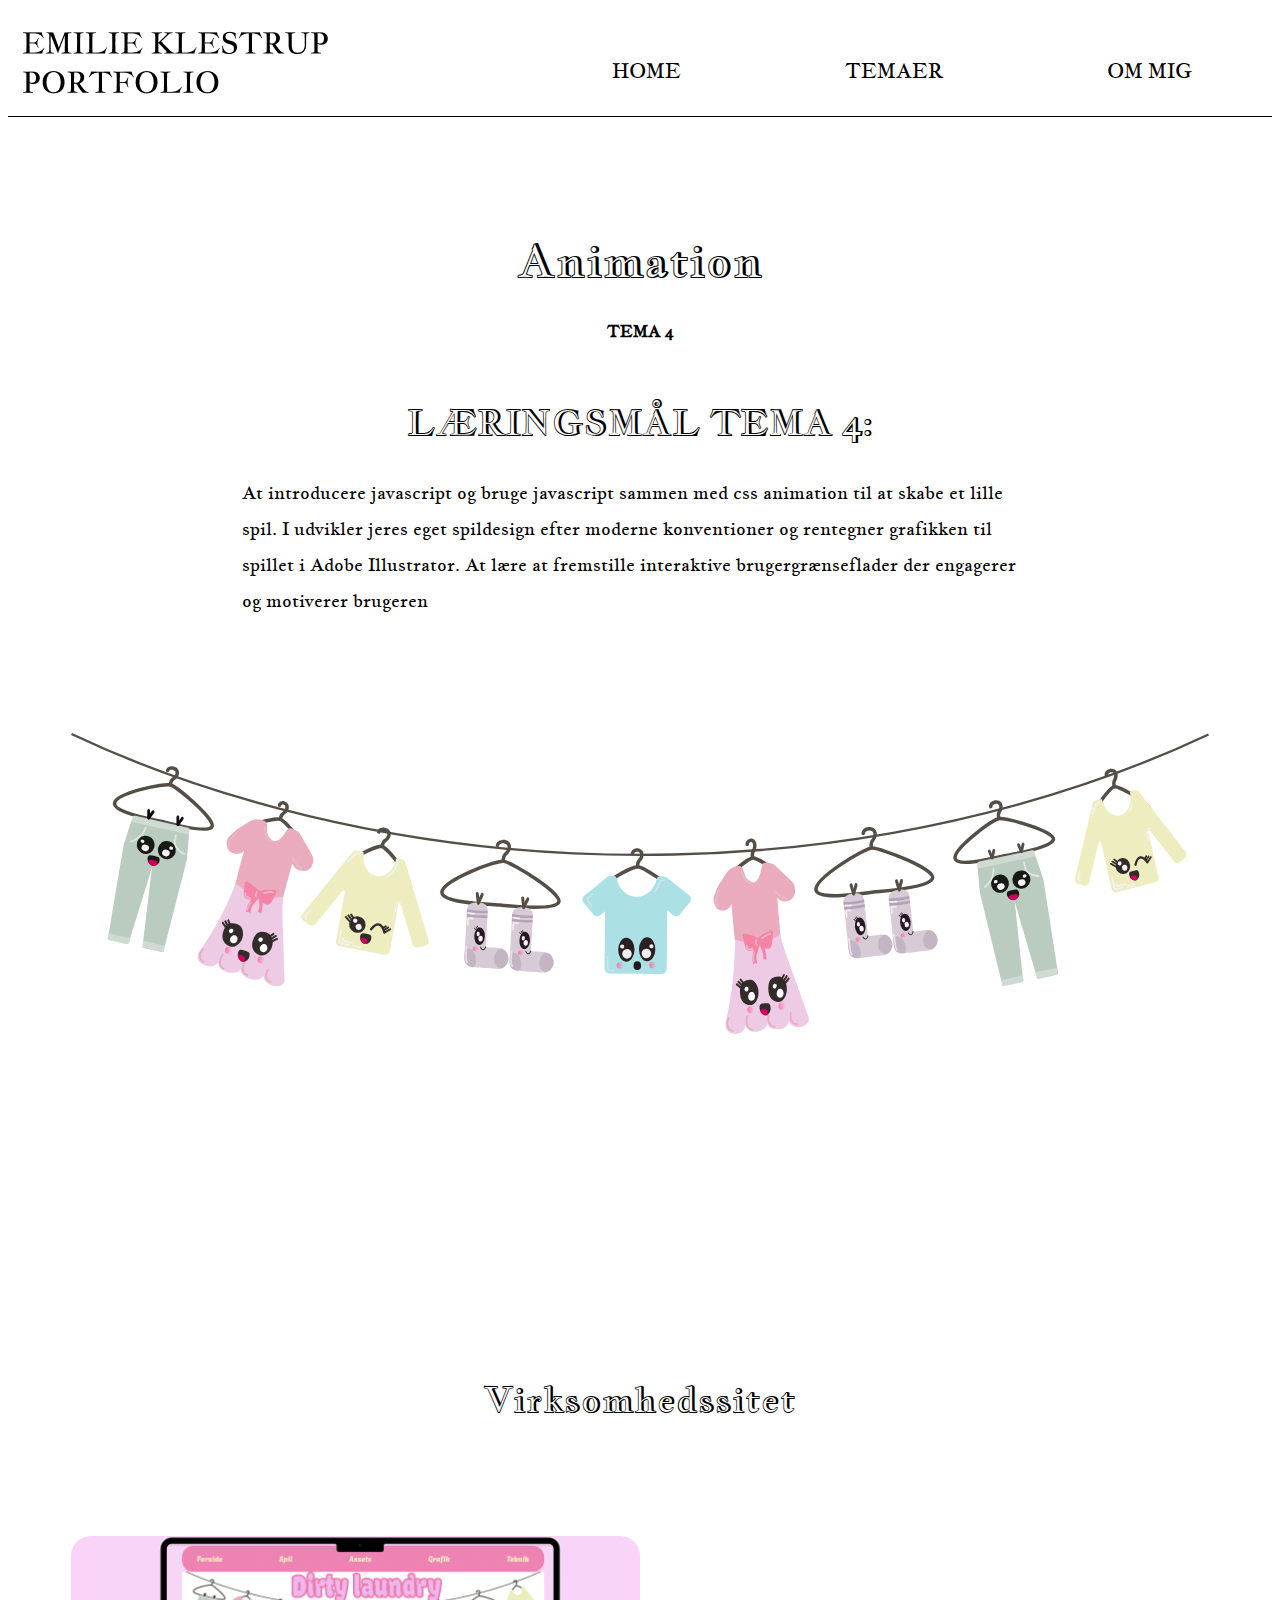
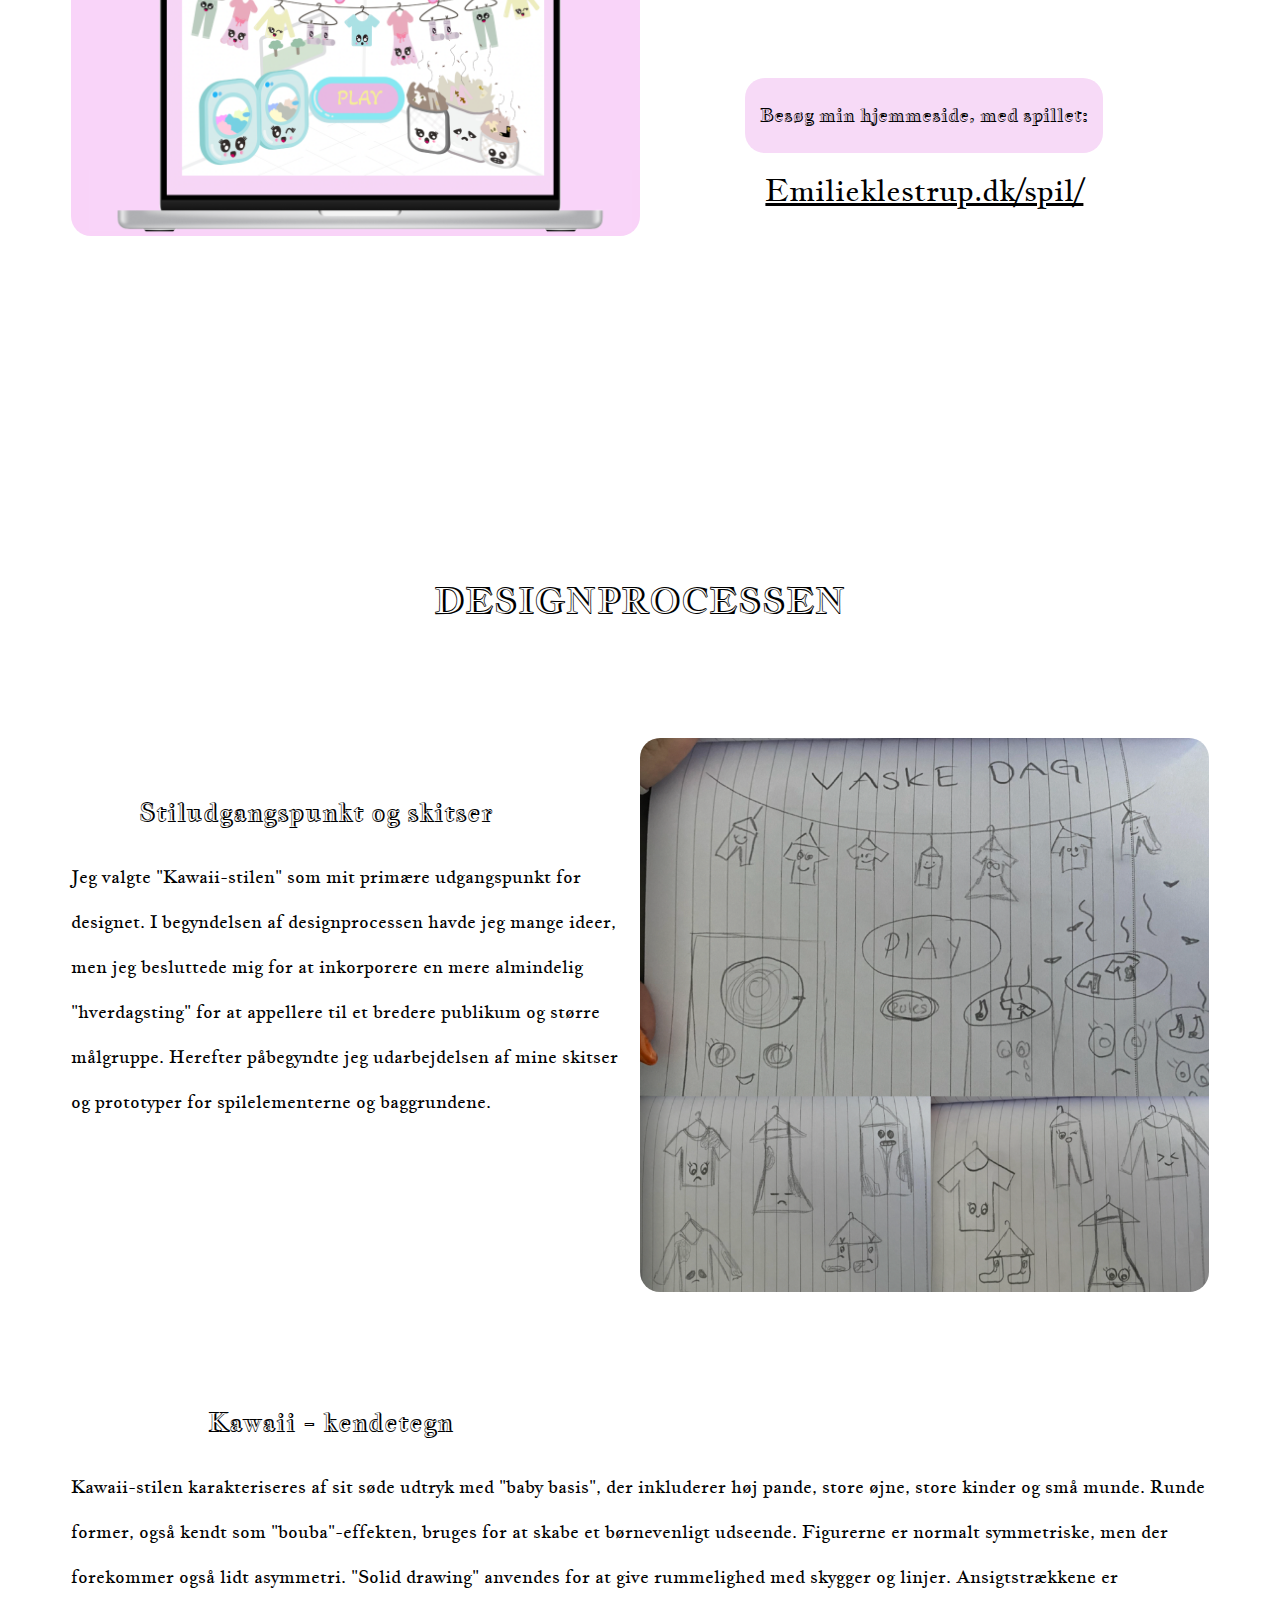
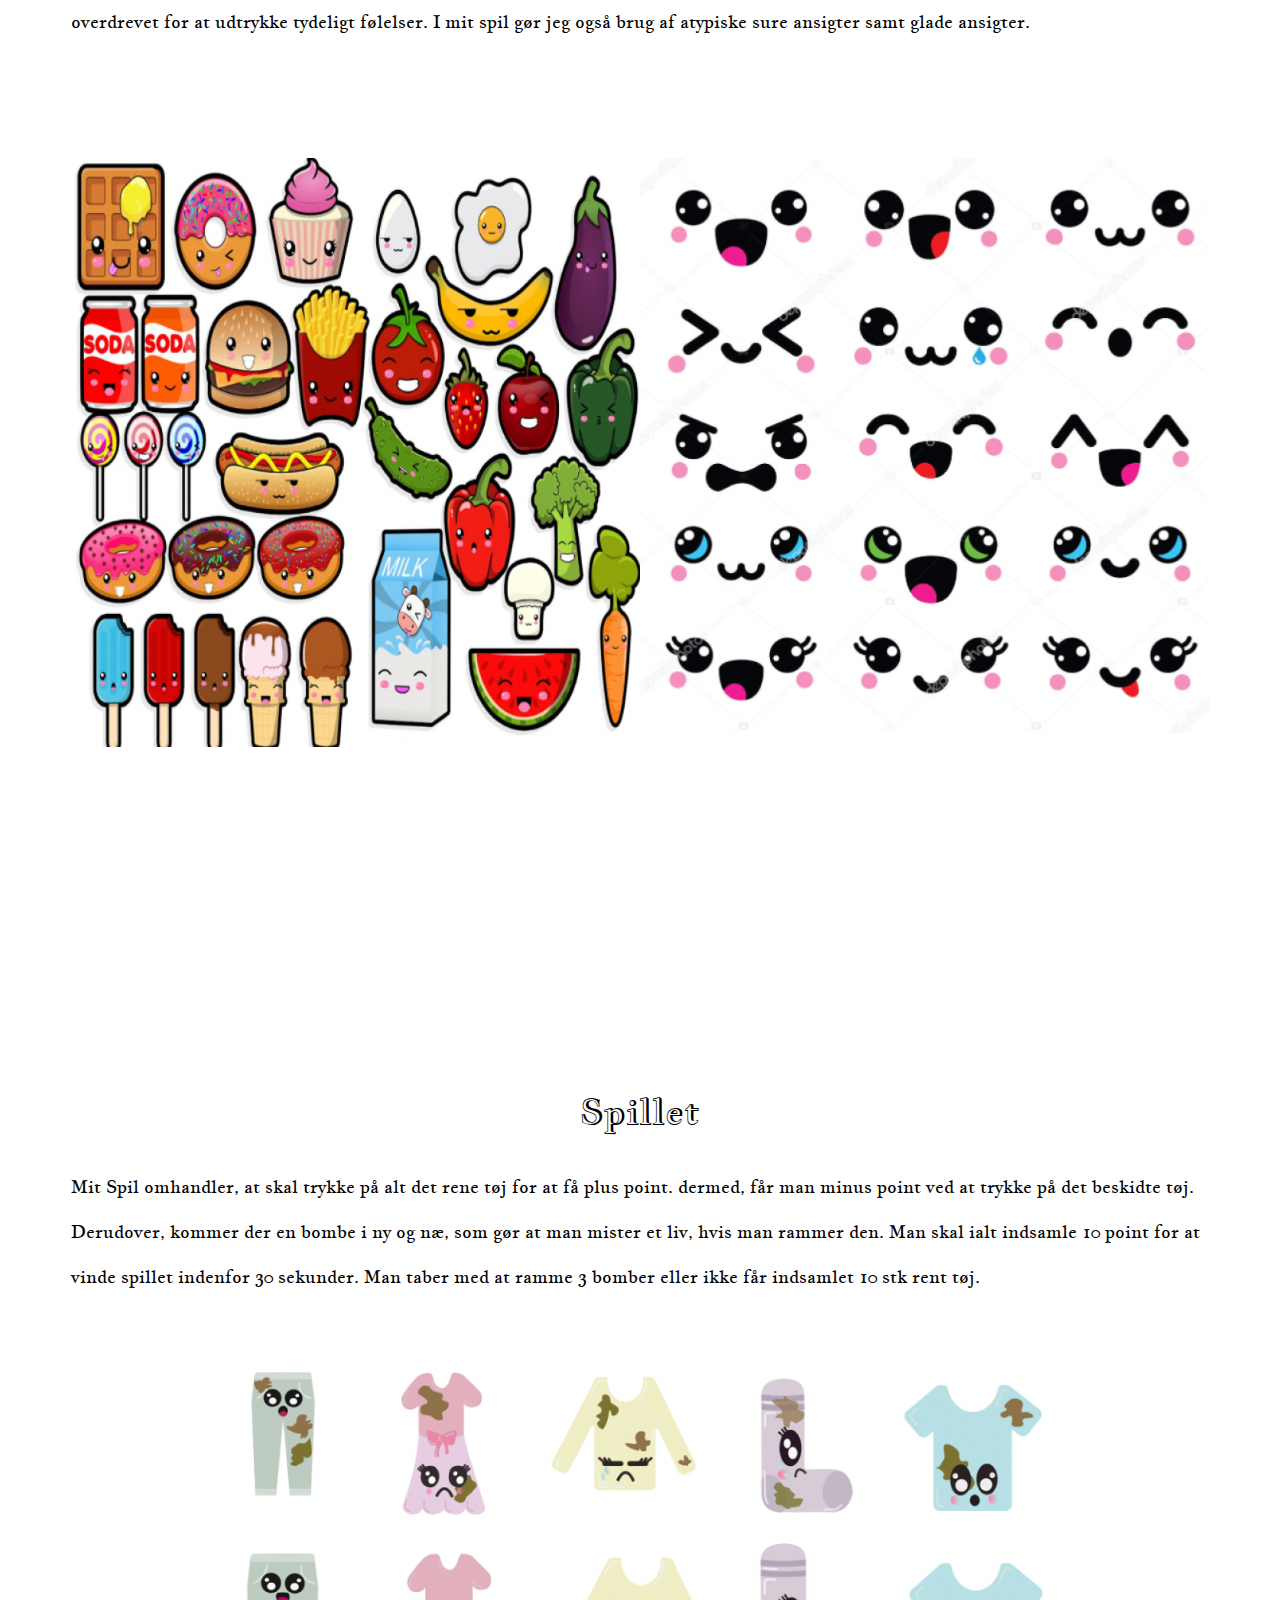
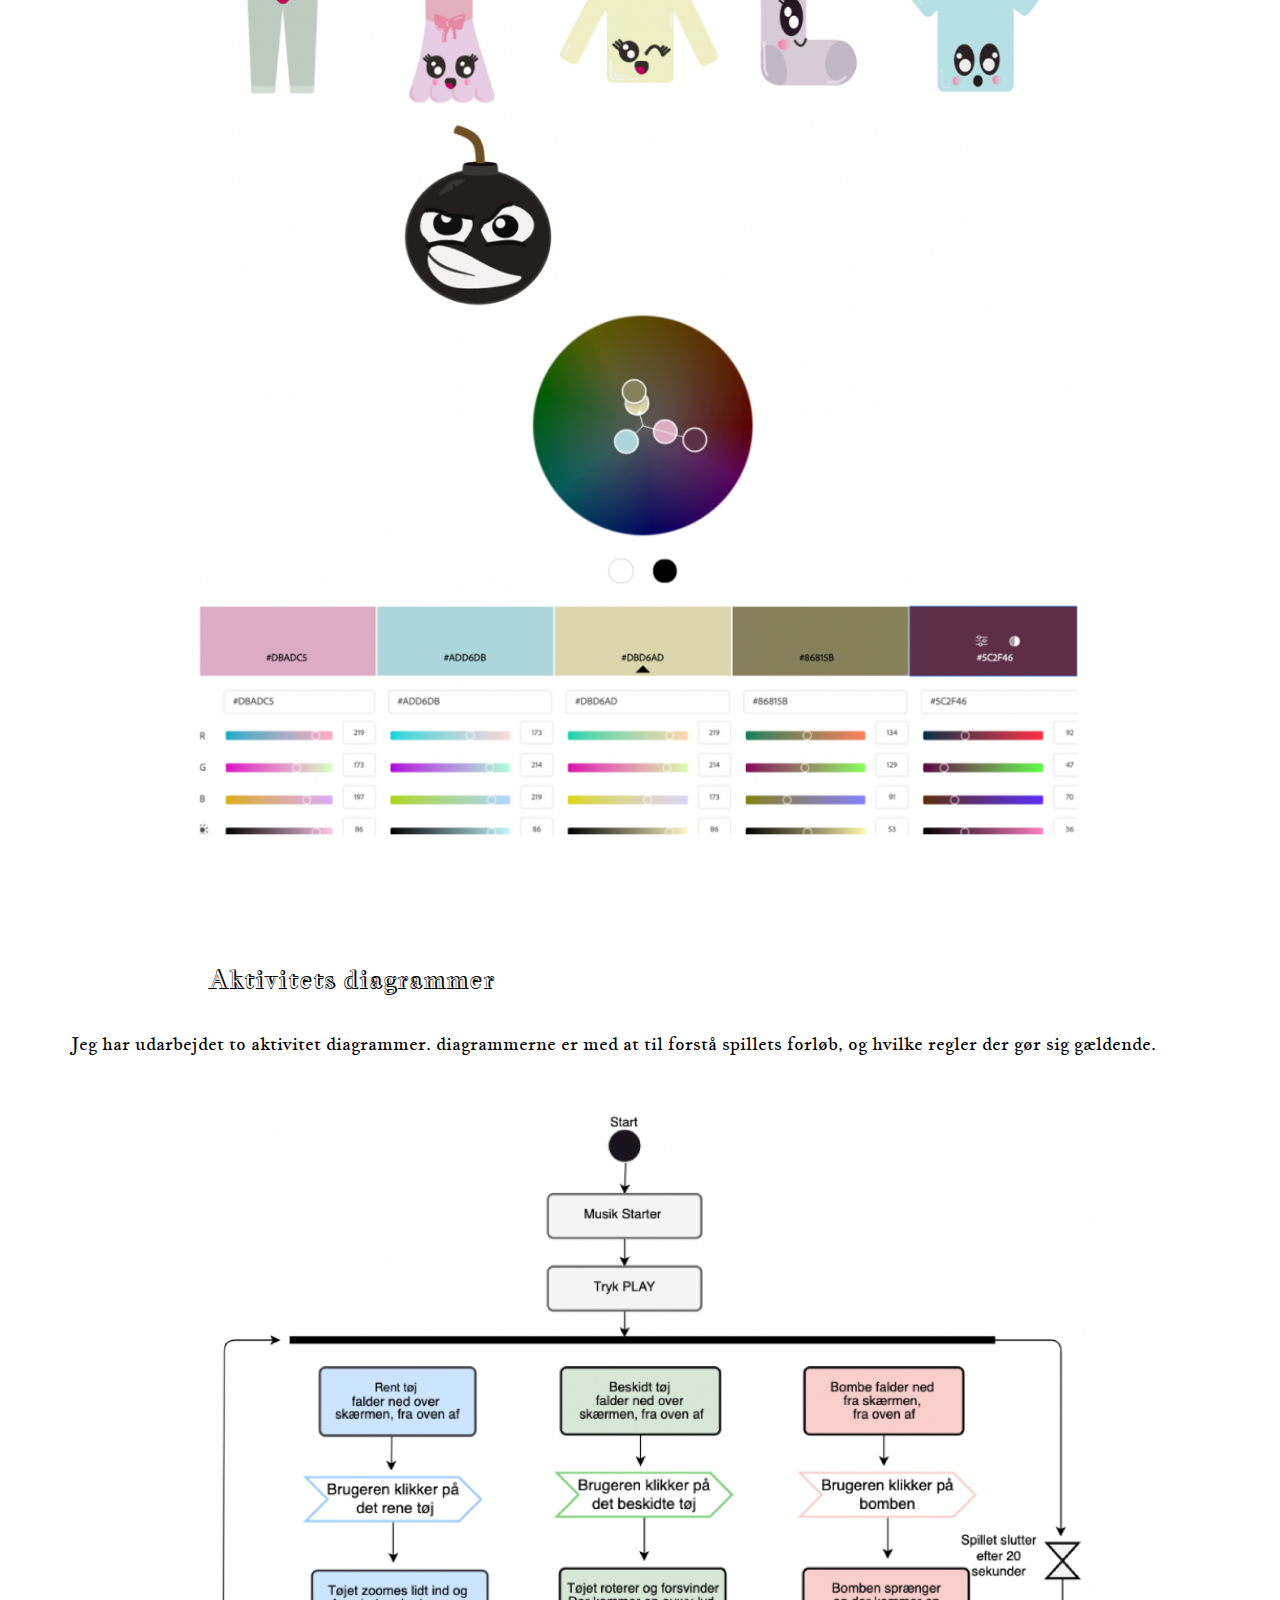
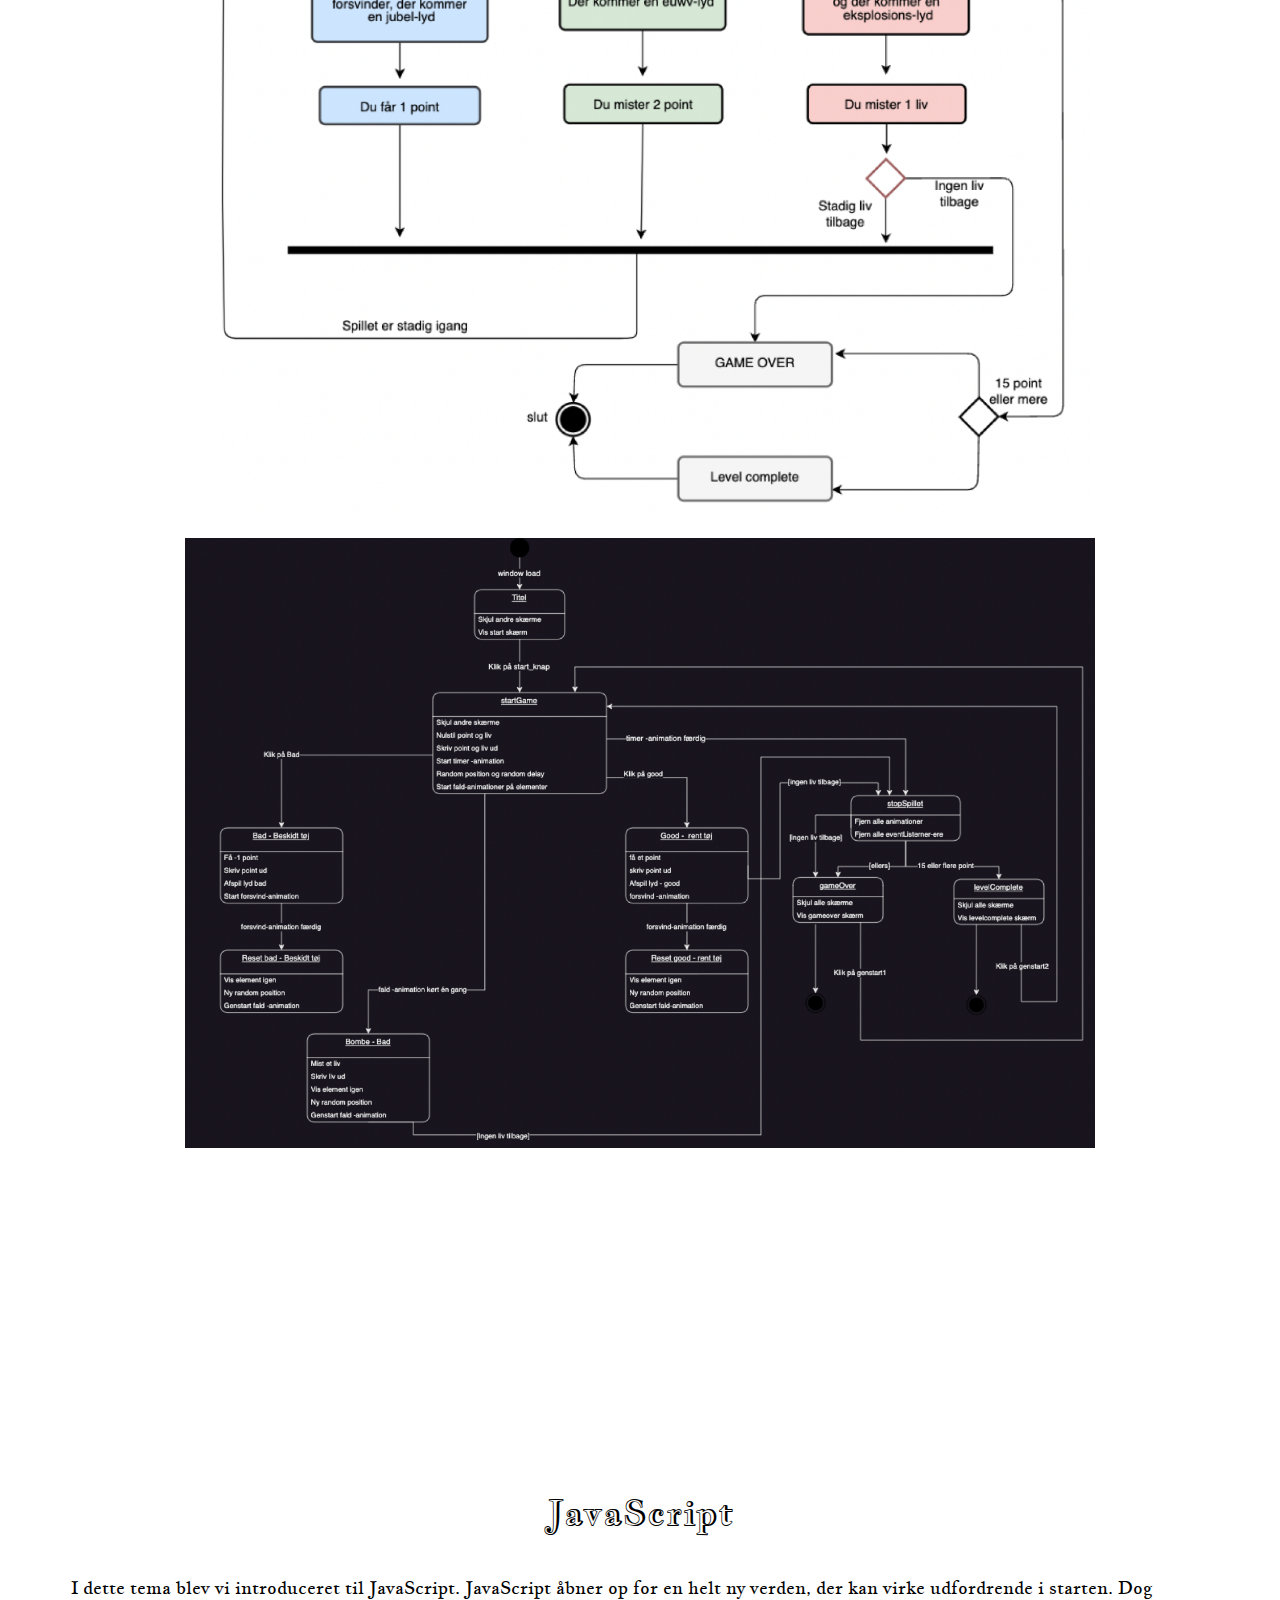
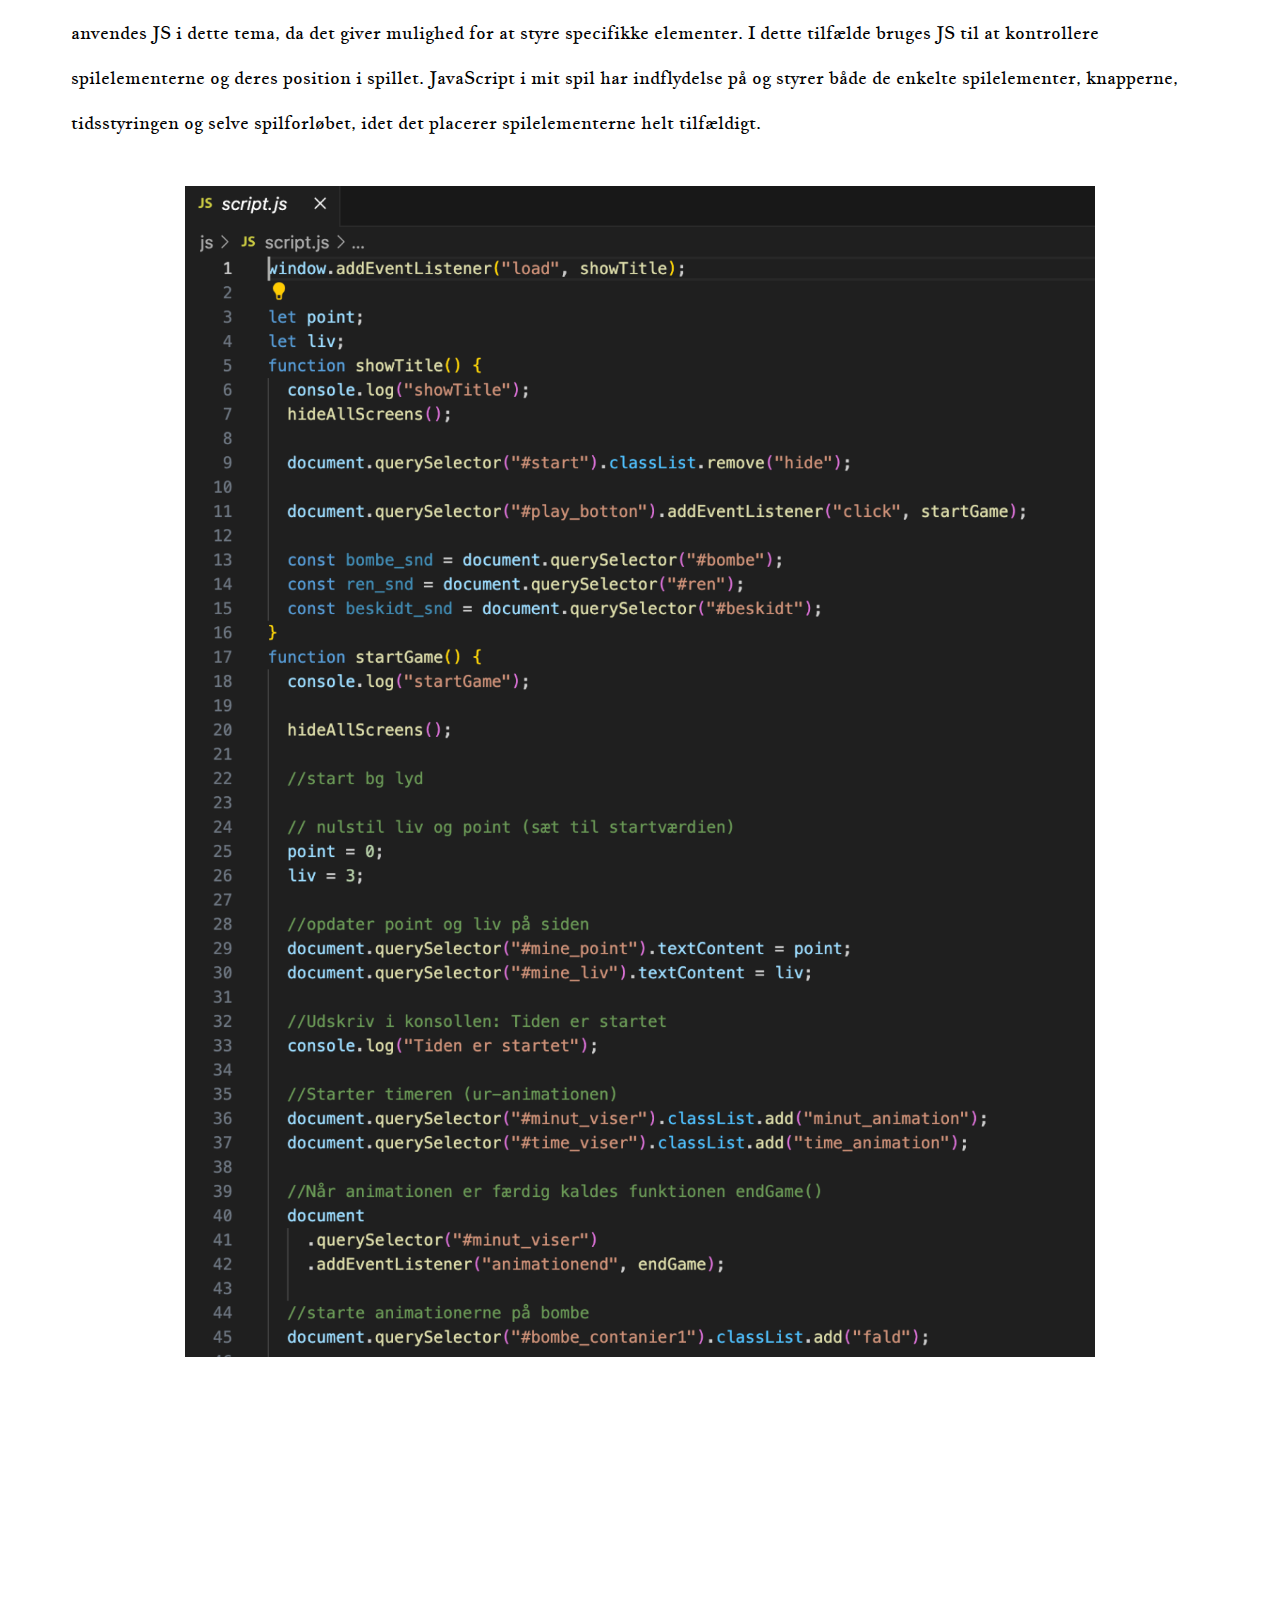
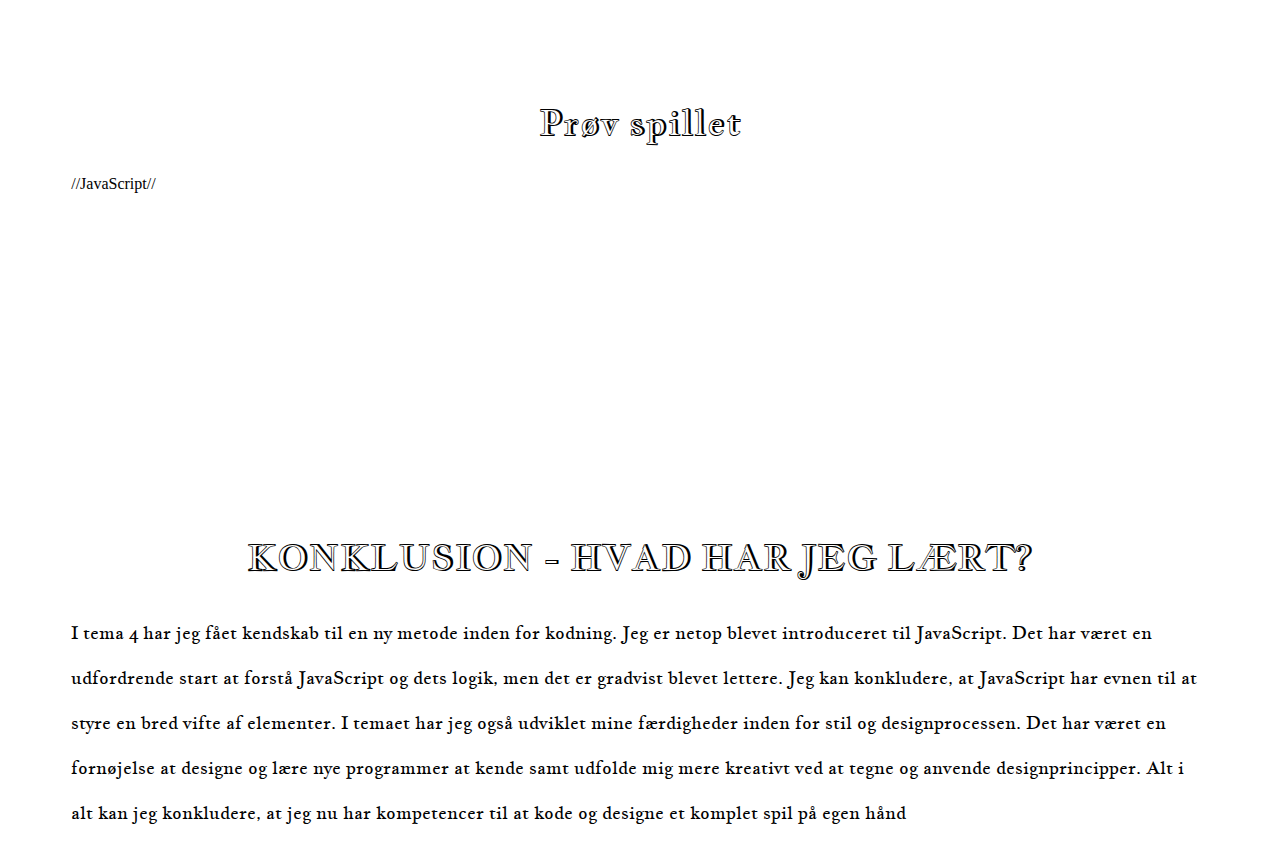
==== html/animation.html @ 23ee96c0 "påbegyndt tema 4" ====
<!DOCTYPE html>
<html lang="da">
  <head>
    <meta charset="UTF-8" />
    <meta name="viewport" content="width=device-width, initial-scale=1.0" />
    <title>Document</title>
    <link rel="stylesheet" href="../css/generelt.css" />
    <link rel="stylesheet" href="../css/style.css" />
  </head>
  <body id="animation">
    <header>
      <div class="nav_1">
        <div class="logo"><img src="../img/logo.webp" alt="logo" /></div>
        <nav>
          <a href="index.html">HOME</a>
          <a href="temaer.html">TEMAER</a>
          <a href="mig.html">OM MIG</a>
        </nav>
      </div>
    </header>

    <main>
      <h1>Animation</h1>
      <h4>TEMA 4</h4>
      <p></p>
      <h2 id="mål">LÆRINGSMÅL TEMA 4:</h2>
      <div>
        <p class="tekst-web">
          At introducere javascript og bruge javascript sammen med css animation
          til at skabe et lille spil. I udvikler jeres eget spildesign efter
          moderne konventioner og rentegner grafikken til spillet i Adobe
          Illustrator. At lære at fremstille interaktive brugergrænseflader der
          engagerer og motiverer brugeren
        </p>
        <img class="tooj" src="../img/tøjsnor.svg" alt="" />
      </div>
      <h2>Virksomhedssitet</h2>
      <div class="grid_3-2">
        <img class="mac1" src="../img/spil-mac.webp" alt="mac skærm 2" />
        <div class="besøg">
          <p class="besøg_spil">Besøg min hjemmeside, med spillet:</p>
          <a href="http://emilieklestrup.dk/spil/"> Emilieklestrup.dk/spil/</a>
        </div>
      </div>

      <h2>DESIGNPROCESSEN</h2>
      <div class="grid_3-2">
        <div>
          <h3>Stiludgangspunkt og skitser</h3>
          <p>
            Jeg valgte "Kawaii-stilen" som mit primære udgangspunkt for
            designet. I begyndelsen af designprocessen havde jeg mange ideer,
            men jeg besluttede mig for at inkorporere en mere almindelig
            "hverdagsting" for at appellere til et bredere publikum og større
            målgruppe. Herefter påbegyndte jeg udarbejdelsen af mine skitser og
            prototyper for spilelementerne og baggrundene.
          </p>
        </div>
        <div><img class="mac1" src="../img/skitser-papir.webp" alt="" /></div>
      </div>
      <h3>Kawaii - kendetegn</h3>
      <p class="">
        Kawaii-stilen karakteriseres af sit søde udtryk med "baby basis", der
        inkluderer høj pande, store øjne, store kinder og små munde. Runde
        former, også kendt som "bouba"-effekten, bruges for at skabe et
        børnevenligt udseende. Figurerne er normalt symmetriske, men der
        forekommer også lidt asymmetri. "Solid drawing" anvendes for at give
        rummelighed med skygger og linjer. Ansigtstrækkene er overdrevet for at
        udtrykke tydeligt følelser. I mit spil gør jeg også brug af atypiske
        sure ansigter samt glade ansigter.
      </p>
      <div class="grid_3-2">
        <img class="mac1" src="../img/kawaii1.webp" alt="" />
        <img class="mac1" src="../img/kawaii2.webp" alt="" />
      </div>

      <h2>Spillet</h2>
      <p>
        Mit Spil omhandler, at skal trykke på alt det rene tøj for at få plus
        point. dermed, får man minus point ved at trykke på det beskidte tøj.
        Derudover, kommer der en bombe i ny og næ, som gør at man mister et liv,
        hvis man rammer den. Man skal ialt indsamle 10 point for at vinde
        spillet indenfor 30 sekunder. Man taber med at ramme 3 bomber eller ikke
        får indsamlet 10 stk rent tøj.
      </p>
      <div class="grid_3-1">
        <img class="power-point" src="../img/spil-elementer.webp" alt="" />
      </div>
      <h3>Aktivitets diagrammer</h3>
      <p>
        Jeg har udarbejdet to aktivitet diagrammer. diagrammerne er med at til
        forstå spillets forløb, og hvilke regler der gør sig gældende.
      </p>
      <div class="grid_3-1">
        <img class="power-point" src="../img/aktivitetsdiagram1.webp" alt="" />
      </div>
      <div class="grid_3-1">
        <img class="power-point" src="../img/aktivitetsdiagram2.webp" alt="" />
      </div>

      <h2>JavaScript</h2>
      <p>
        I dette tema blev vi introduceret til JavaScript. JavaScript åbner op
        for en helt ny verden, der kan virke udfordrende i starten. Dog anvendes
        JS i dette tema, da det giver mulighed for at styre specifikke
        elementer. I dette tilfælde bruges JS til at kontrollere spilelementerne
        og deres position i spillet. JavaScript i mit spil har indflydelse på og
        styrer både de enkelte spilelementer, knapperne, tidsstyringen og selve
        spilforløbet, idet det placerer spilelementerne helt tilfældigt.
      </p>
      <div class="grid_3-1">
        <img class="power-point" src="../img/js.webp" alt="" />
      </div>

      <h2>Prøv spillet</h2>

      //JavaScript//

      <h2>KONKLUSION - HVAD HAR JEG LÆRT?</h2>
      <p>
        I tema 4 har jeg fået kendskab til en ny metode inden for kodning. Jeg
        er netop blevet introduceret til JavaScript. Det har været en
        udfordrende start at forstå JavaScript og dets logik, men det er
        gradvist blevet lettere. Jeg kan konkludere, at JavaScript har evnen til
        at styre en bred vifte af elementer. I temaet har jeg også udviklet mine
        færdigheder inden for stil og designprocessen. Det har været en
        fornøjelse at designe og lære nye programmer at kende samt udfolde mig
        mere kreativt ved at tegne og anvende designprincipper. Alt i alt kan
        jeg konkludere, at jeg nu har kompetencer til at kode og designe et
        komplet spil på egen hånd
      </p>
    </main>
    <footer></footer>
  </body>
</html>
---- css/generelt.css ----
.nav_1 {
  display: grid;
  grid-template-columns: 1fr 2fr;
  border-bottom: 1px solid black;
}

.grid_1-1 {
  display: grid;
  grid-template-columns: 1fr 1fr;
  margin-top: 10%;
}

.grid_1-2,
.grid_2,
.grid_2-1,
.grid_3,
.grid_3-2,
.grid_4-5 {
  display: grid;
  grid-template-columns: 1fr 1fr;
  margin-top: 10%;
}
.grid_3-3,
.grid_3-4,
.grid_3-5,
.grid_3-6,
.grid_4 {
  display: grid;
  grid-template-columns: 1fr 1fr;
  margin-top: 5%;
  margin-bottom: 5%;
}
.grid_3-1 {
  display: flex; /* Bruger flexbox */
  justify-content: center; /* Centrerer vandret */
  align-items: center;
}
.tema-knap,
.om-mig-knap,
.tema2,
.tema3,
.tema4,
.tema5 {
  display: grid;
  place-items: center;
}

.grid_4-1,
.grid_4-2 {
  display: grid;
  grid-template-columns: 1fr 1fr 1fr;
  grid-gap: 50px;
}

.grid_4-3 {
  display: grid;
  grid-template-columns: 1fr 1fr;
  max-width: 60%;
  align-items: center;
  margin: 0 auto;
  grid-gap: 150px;
}

.grid_6-1 {
  display: grid;
  grid-template-columns: 1fr 1fr;
  align-items: center;
  margin: 0 auto;
}
.grid_6-2 {
  max-width: 80%;
  margin-left: 10%;
}
.grid_4-4 {
  display: grid;
  grid-template-columns: 1fr 1fr;
  grid-gap: 10px; /* Juster efter behov for at tilføje mellemrum mellem elementer */
  align-items: center; /* Centrer indholdet lodret */
  justify-content: center; /* Centrer indholdet vandret */
}
.grid_6 {
  display: grid;

  grid-gap: 10px; /* Juster efter behov for at tilføje mellemrum mellem elementer */
  align-items: center; /* Centrer indholdet lodret */
  justify-content: center; /* Centrer indholdet vandret */
  margin-top: 10%;
}
---- css/style.css ----
@font-face {
  font-family: jacq1;
  src: url(../fonts/jacquesfrancois-regular-webfont.woff2);
}

@font-face {
  font-family: jacq2;
  src: url(../fonts/jacquesfrancoisshadow-regular-webfont.woff2);
}
main {
  max-width: 1400px;
  margin-left: 5%;
  margin-right: 5%;
}
#index1,
#temaer,
#indhold {
  background-image: url(../img/baggrund3.webp);
  background-size: cover;
  line-height: 0.5;
}
#ommig {
  background-image: url(../img/baggrund7.webp);
  background-size: cover;
}
#videosite {
  background-image: url(../img/blaa-baggrund.webp);
  background-size: cover;
}

.info {
  font-family: jacq1;
  text-align: left;
  margin-top: 5%;
}

h2,
h3,
nav,
a,
p {
  font-family: jacq1;
  color: #000000;
  font-weight: lighter;
}
h1 {
  font-family: jacq2;
  color: #000000;
  font-weight: lighter;
  font-size: 45px;
  text-align: center;
  margin-top: 10%;
}
h2 .læringsmål {
  margin-top: none;
}
h2 {
  font-size: 35px;
  font-family: jacq2;
  text-align: center;
  margin-top: 30%;
}
h3 {
  font-size: 25px;
  font-family: jacq2;
  margin-top: 10%;
  margin-left: 12%;
}
#mål {
  margin-top: 5%;
}
h4 {
  font-family: jacq1;
  text-align: center;
}
p {
  font-size: 18px;
  line-height: 2.5;
}
.hvem-tekst {
  line-height: 3;
  font-size: 20px;
}

nav a {
  padding: 4em;
  text-decoration: none;
  color: black;
  font-size: 20px;
}

nav {
  text-align: right;
  margin-top: 50px;
}

.forsidebillede {
  max-width: 100%;
}
.forsidetekst {
  margin-top: 30%;
}
.navn {
  text-align: left;
}
.knap {
  display: inline-block;
  color: black;
  font-size: 30px;
  padding: 80px 80px;
  background-color: #fff7f5;
  text-decoration: none;
  border: 2px solid black;
  margin-bottom: 20%;
  white-space: normal;
  max-width: 200px;
  line-height: 1.5;
  text-align: center;
}

.farver-web,
.mig2 {
  max-width: 80%;
  margin-top: 5%;
}
.mobilskærm1 {
  max-width: 50%;
  border-radius: 10px;
}
.mac1,
.wireframe {
  max-width: 100%;
  border-radius: 20px;
}
.mobil-brus {
  max-width: 70%;
  border-radius: 10%;
}
.mobil2 {
  max-width: 33%;
  border-radius: 15%;
}
.tooj {
  max-width: 100%;
}

.wireframe2 {
  max-width: 85%;
  border-radius: 20px;
  margin-left: 10%;
}
.wireframe-afsnit {
  background-color: #f7e6e2;
  margin-bottom: 5%;
}
.besøg {
  text-align: center;
  margin-top: 10%;
  font-size: 30px;
}
.besøg2 {
  background-color: #f6dfda;
  border-radius: 20px;
  padding: 15px;
  display: inline-block;
}

.besøg_emnesite {
  font-family: jacq2;
  background-color: #dcd8d1;
  text-decoration: none;
  border-radius: 20px;
  padding: 15px;
  display: inline-block;
  margin-top: 15%;
}
.besøg_emnesite2 {
  font-family: jacq2;
  background-color: #cad4be;
  text-decoration: none;
  border-radius: 20px;
  padding: 15px;
  display: inline-block;
  margin-top: 15%;
}
.besøg_mia {
  font-family: jacq2;
  background-color: #dbe5ff;
  text-decoration: none;
  border-radius: 20px;
  padding: 15px;
  display: inline-block;
  margin-top: 15%;
}

.farver-mia {
  max-width: 50%;
  margin-left: 20%;
  margin-bottom: 10%;
}

.besøg_brus {
  font-family: jacq2;
  background-color: #cfd3c7;
  text-decoration: none;
  border-radius: 20px;
  padding: 15px;
  display: inline-block;
  margin-top: 15%;
}

.besøg_spil {
  font-family: jacq2;
  background-color: #f7daf7;
  text-decoration: none;
  border-radius: 20px;
  padding: 15px;
  display: inline-block;
  margin-top: 15%;
}
.layout-billede1 {
  max-width: 115%;
  margin-top: 10%;
}
.layout-billede2 {
  max-width: 60%;
}
.kodningsbillede,
.gestalt1 {
  display: flex;
  justify-content: center;
  align-items: center;
}
.gestalt,
.power-point {
  max-width: 80%;
  margin-top: 2%;
}

.grid_3-6 {
  background-color: #f7e6e2;
}

.grid_3-5,
.grid_3-6 {
  align-items: center;
  text-align: center;
}
.gestalt-tekst {
  max-width: 50%;
  margin: 0 auto;
  line-height: 2;
}
.tekst-web {
  max-width: 70%;
  margin: 0 auto;
  line-height: 2;
  margin-bottom: 10%;
}

.om-mig-overskrift {
  border-bottom: 1px solid #f5c7bc;
  display: inline-block;
  padding-bottom: 5px;
}
.grid_4-1 {
  background-color: #fcf2f0;
}

.link {
  display: flex;
  flex-direction: column;
  align-items: center;
  text-align: center;
  background-color: #f6dfda;
  border-radius: 20px;
  padding: 7px;
  max-width: 80%; /* Ændret til en højere værdi (f.eks. 80%) */
  margin: 15px auto;
}

.insta,
.linkedin {
  max-width: 50%;
  display: flex;
  flex-direction: column; /* Stak billeder lodret */
  align-items: center;
  margin: 0 auto; /* Centrerer elementet vandret */
}

.brugertest-billede {
  max-width: 90%;
}
.kaffe-farver {
  margin-left: 15%;
}
.kaffe {
  margin-left: 30%;
}

.mySlides {
  display: none;
}
img {
  vertical-align: middle;
}

/* Slideshow container */
.slideshow-container {
  max-width: 1000px;
  position: relative;
  margin: auto;
}

/* The dots/bullets/indicators */
.dot {
  height: 10px;
  width: 10px;
  margin: 0 2px;
  background-color: rgb(0, 0, 0);
  border-radius: 50%;
  display: inline-block;
  transition: background-color 0.6s ease;
}

.active {
  background-color: #717171;
}

/* Fading animation */
.fade {
  animation-name: fade;
  animation-duration: 4s;
}
.mia-show {
  margin-top: 10%;
}
.html_video1 {
  position: relative;
  width: 100%;
}
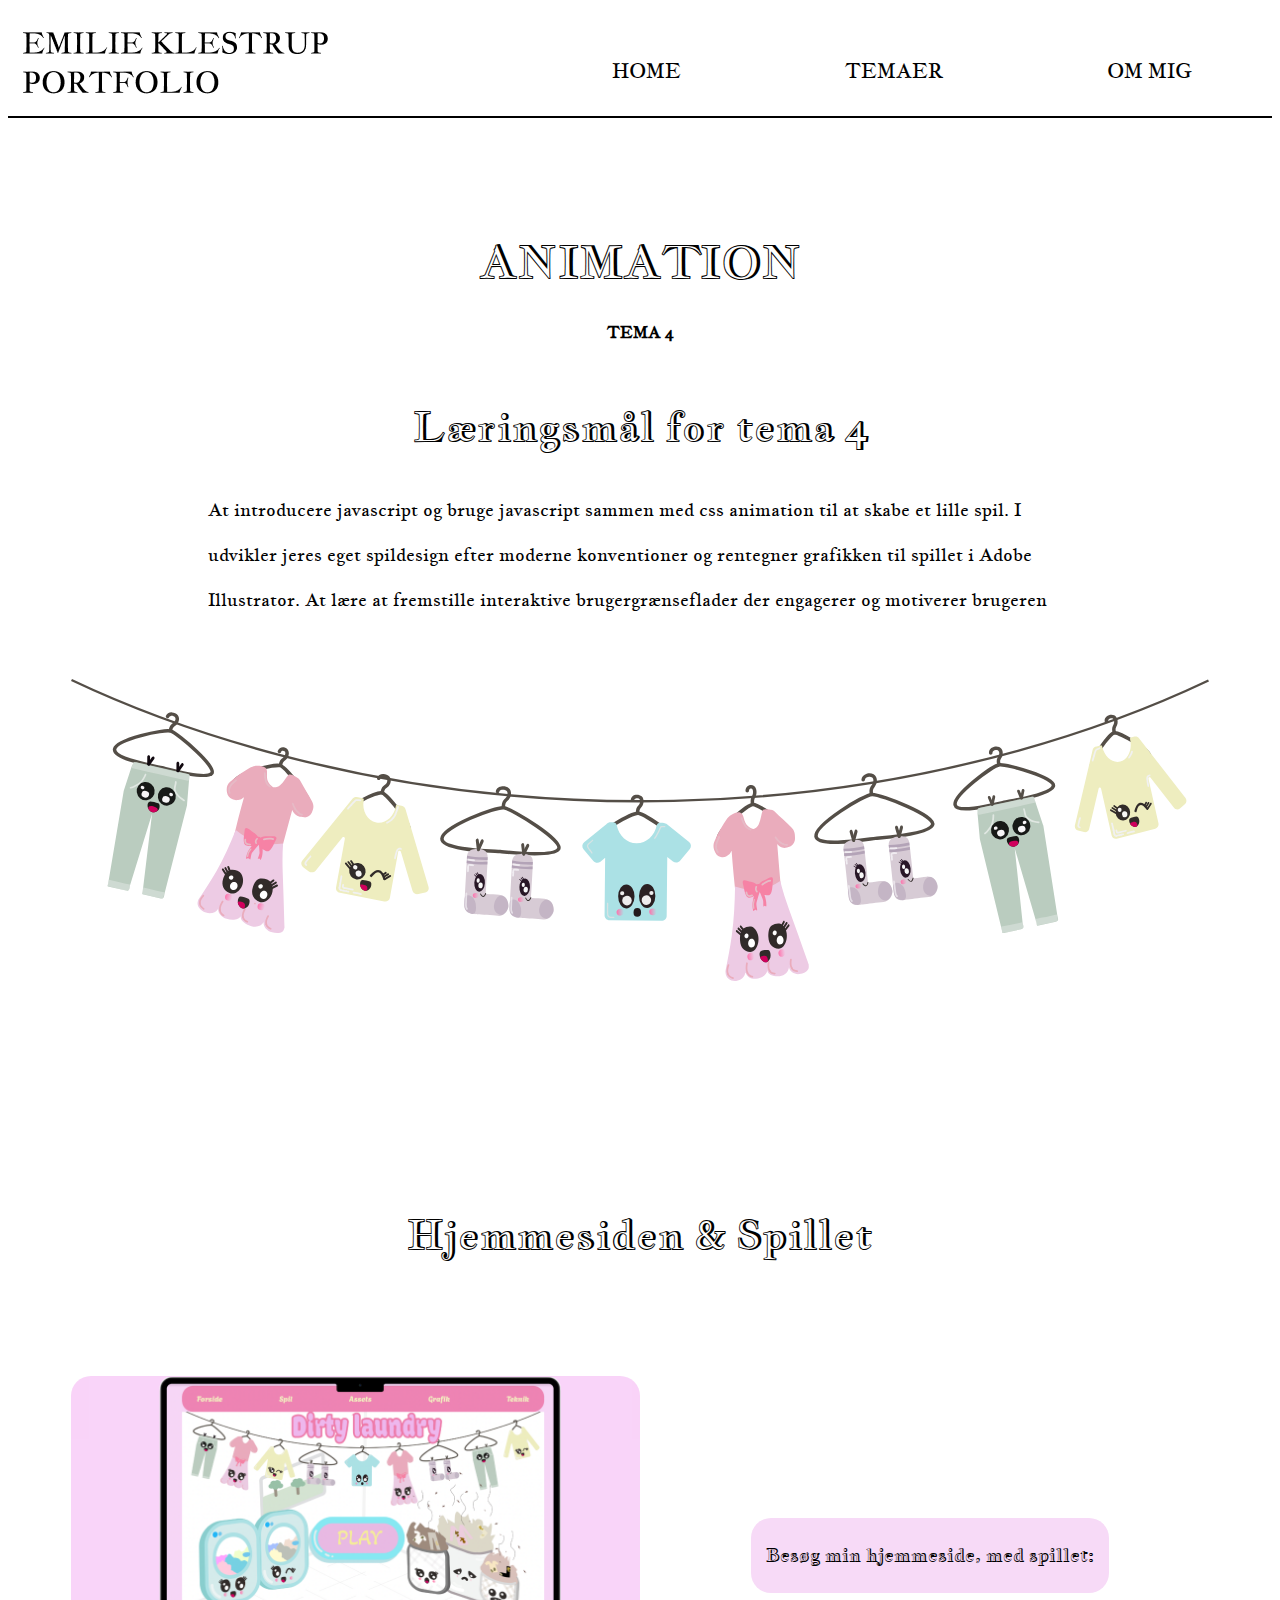
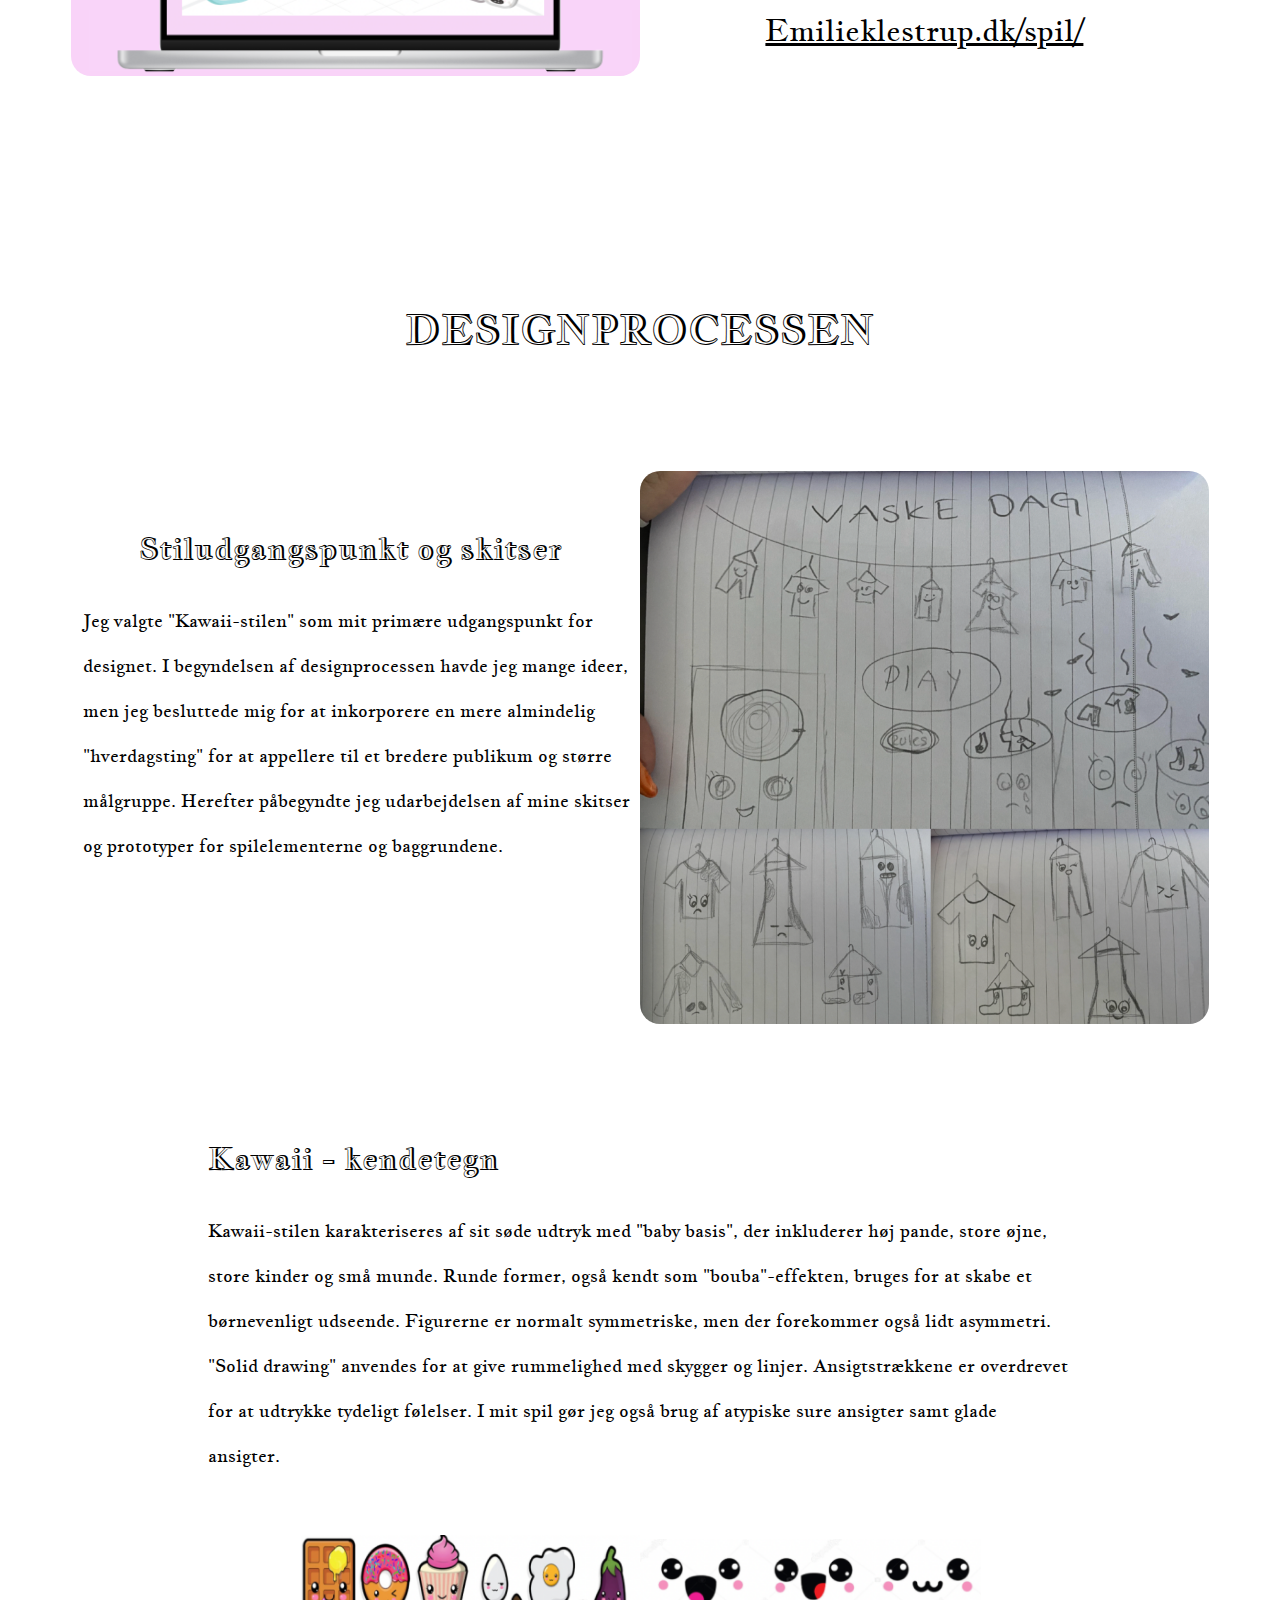
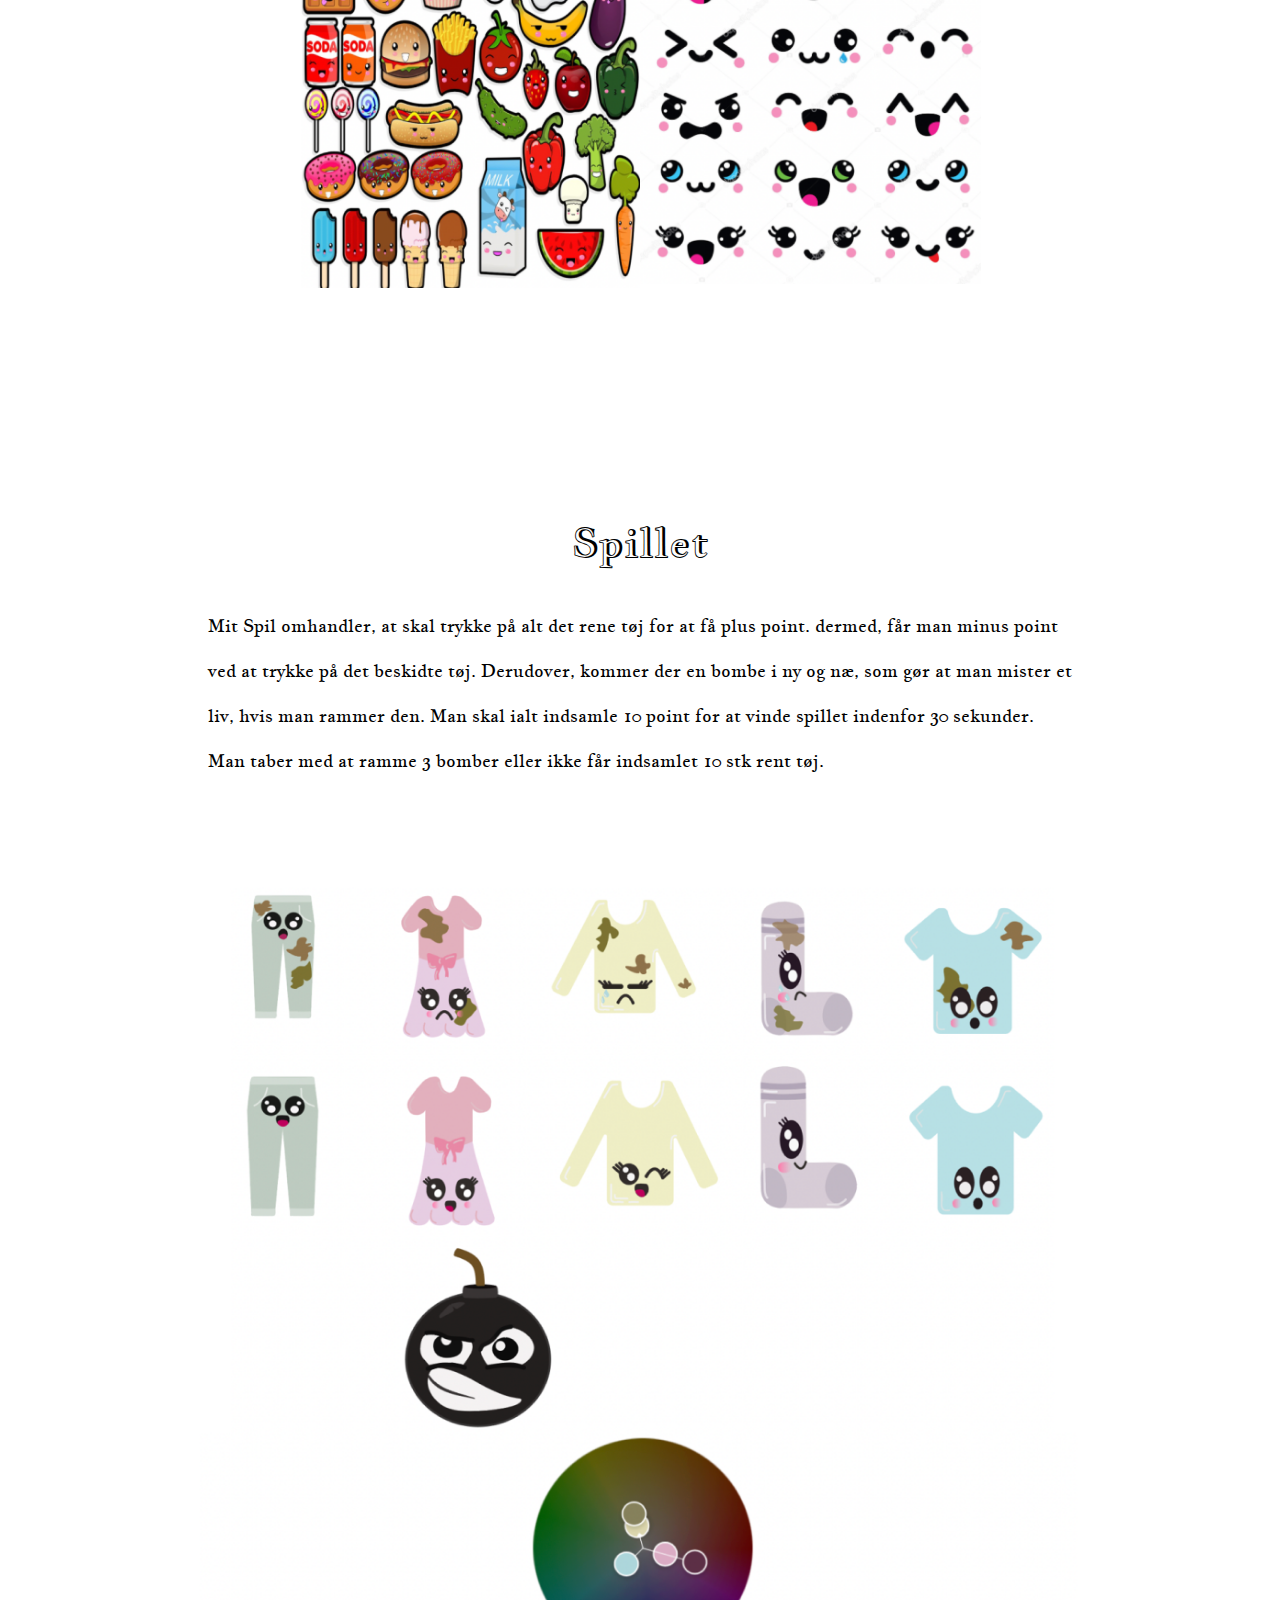
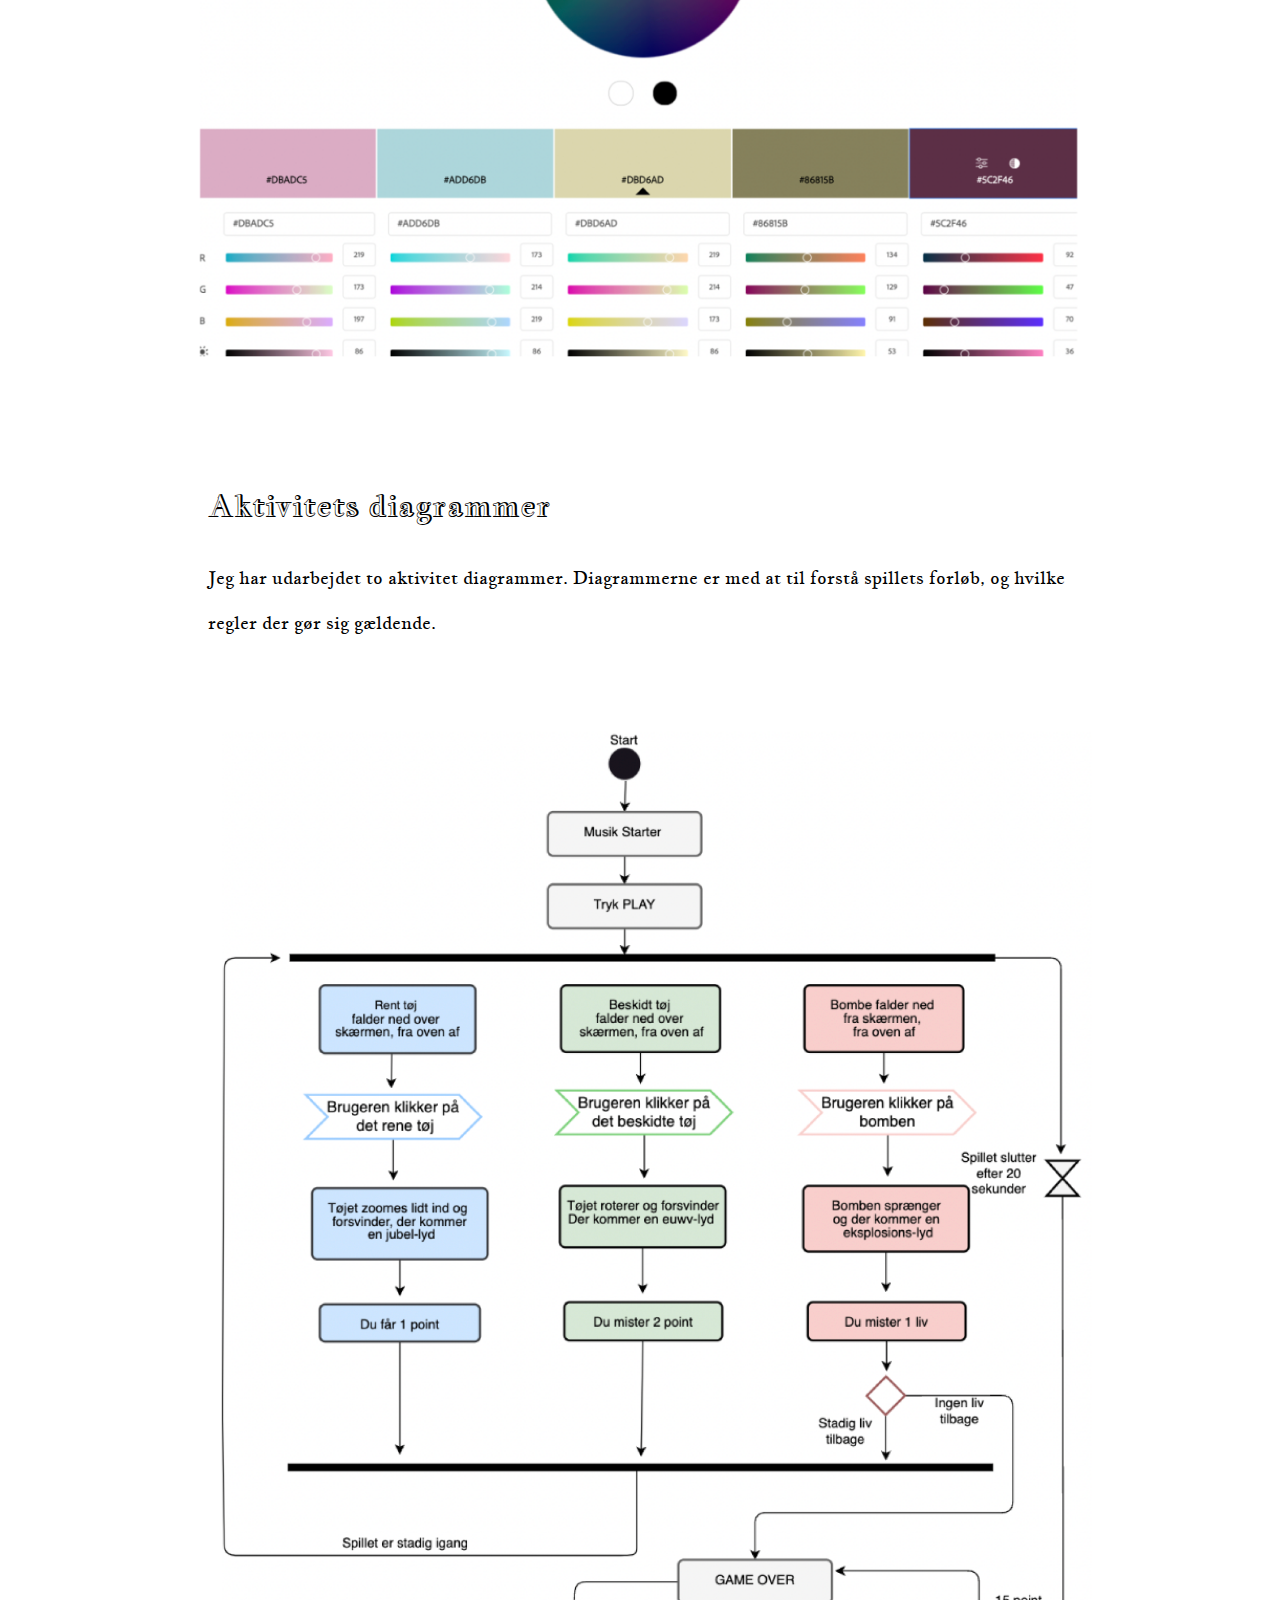
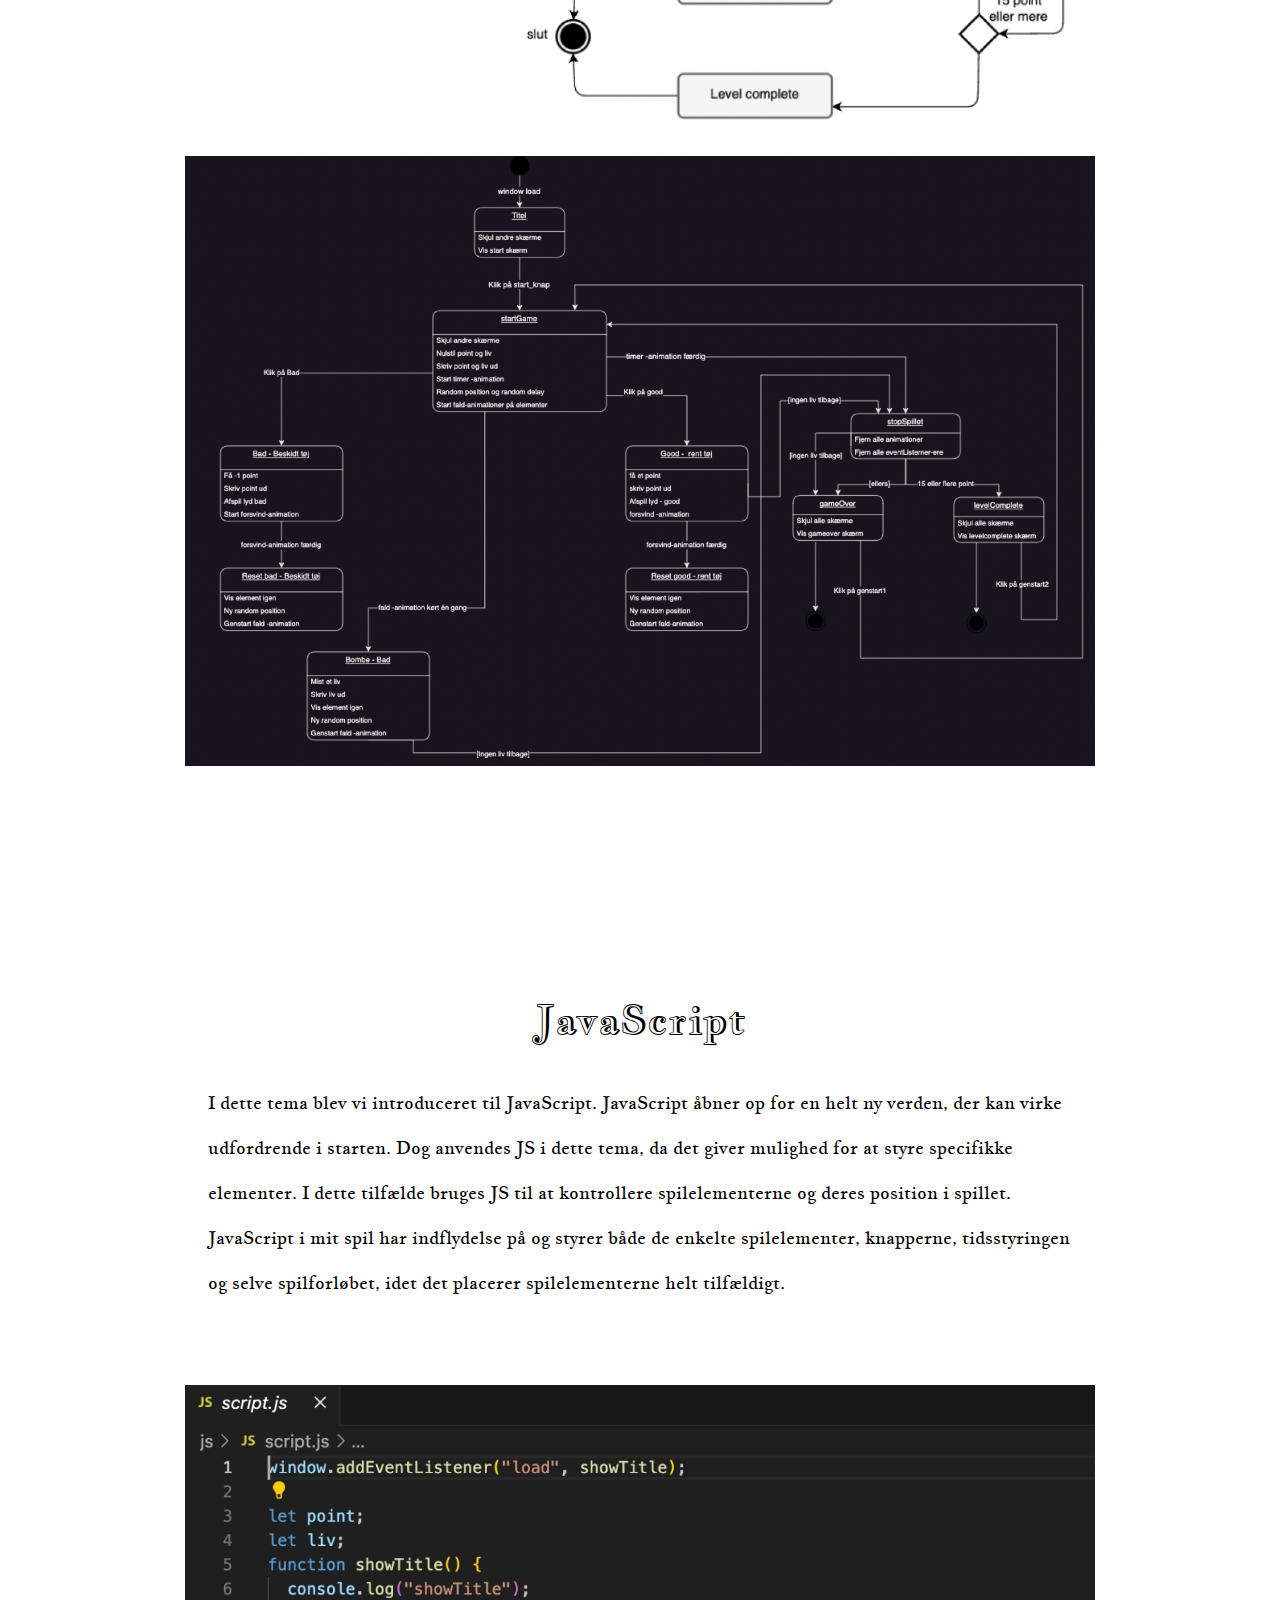
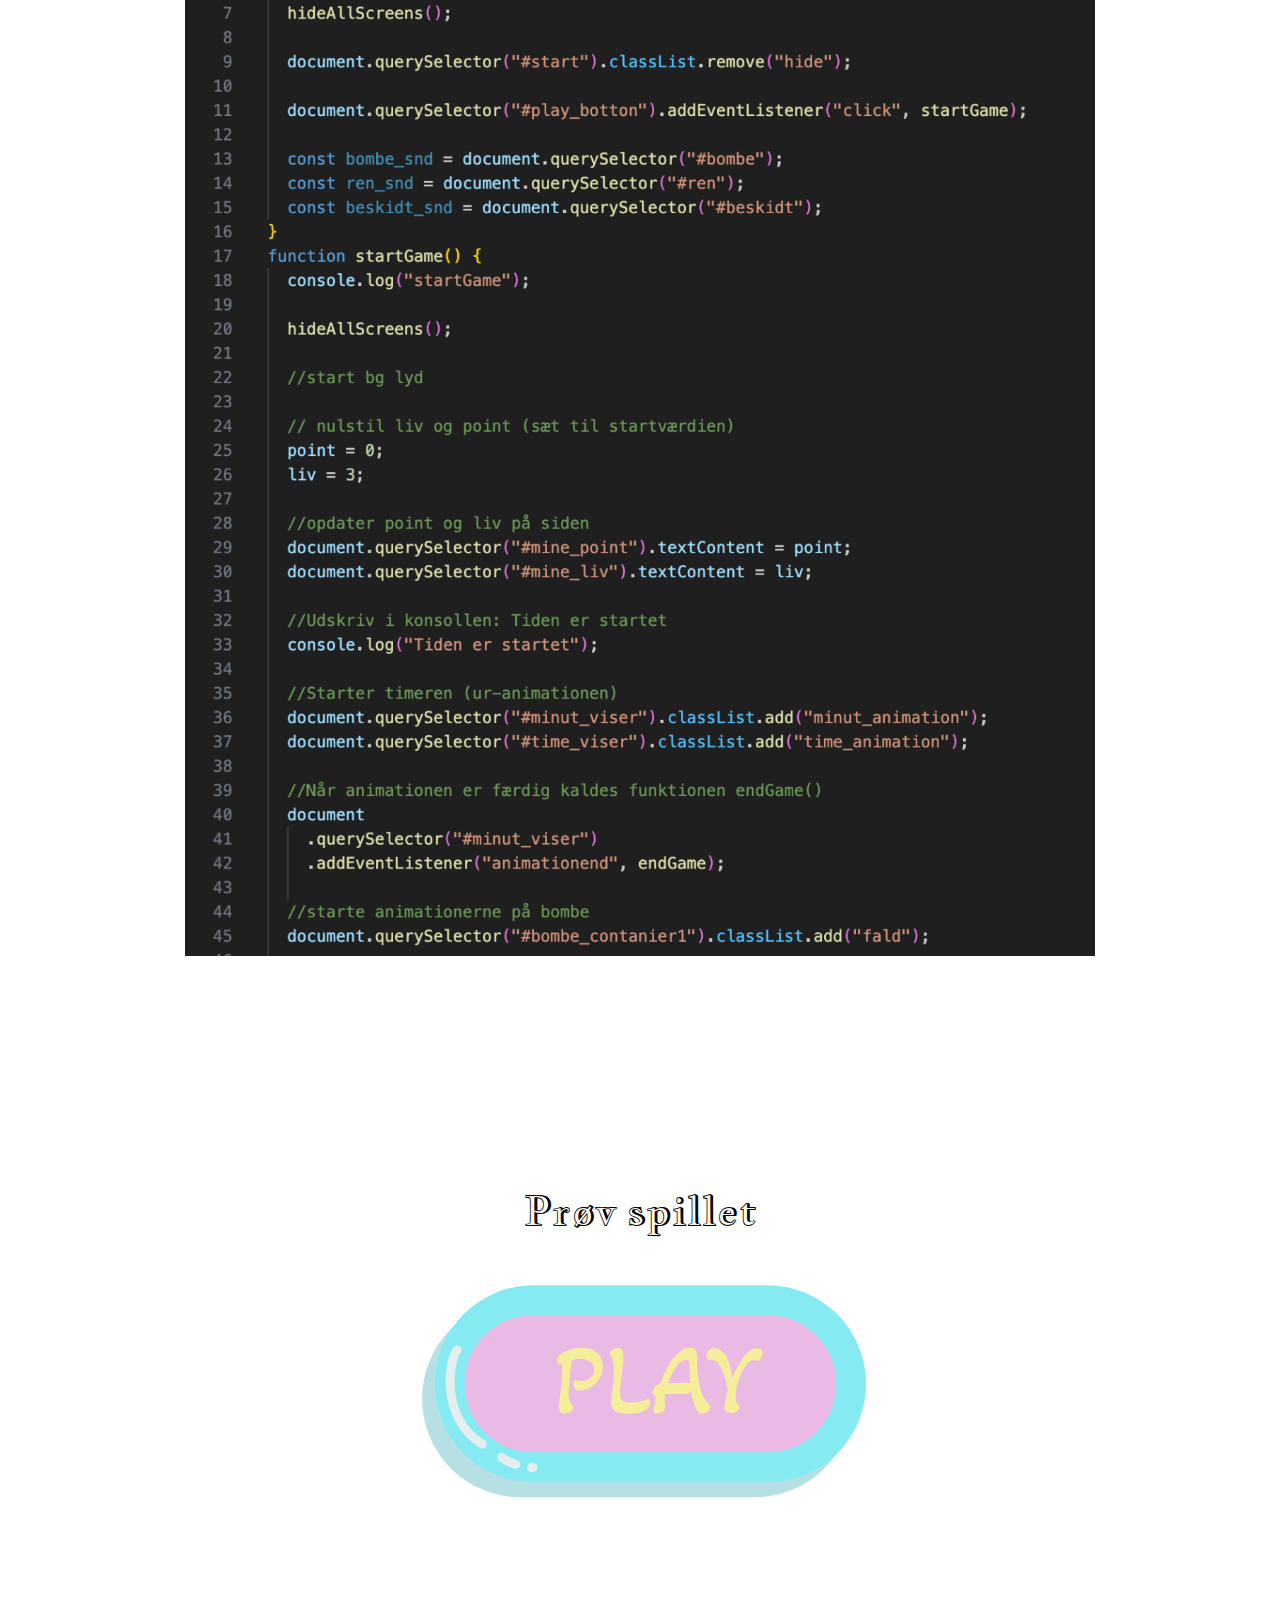
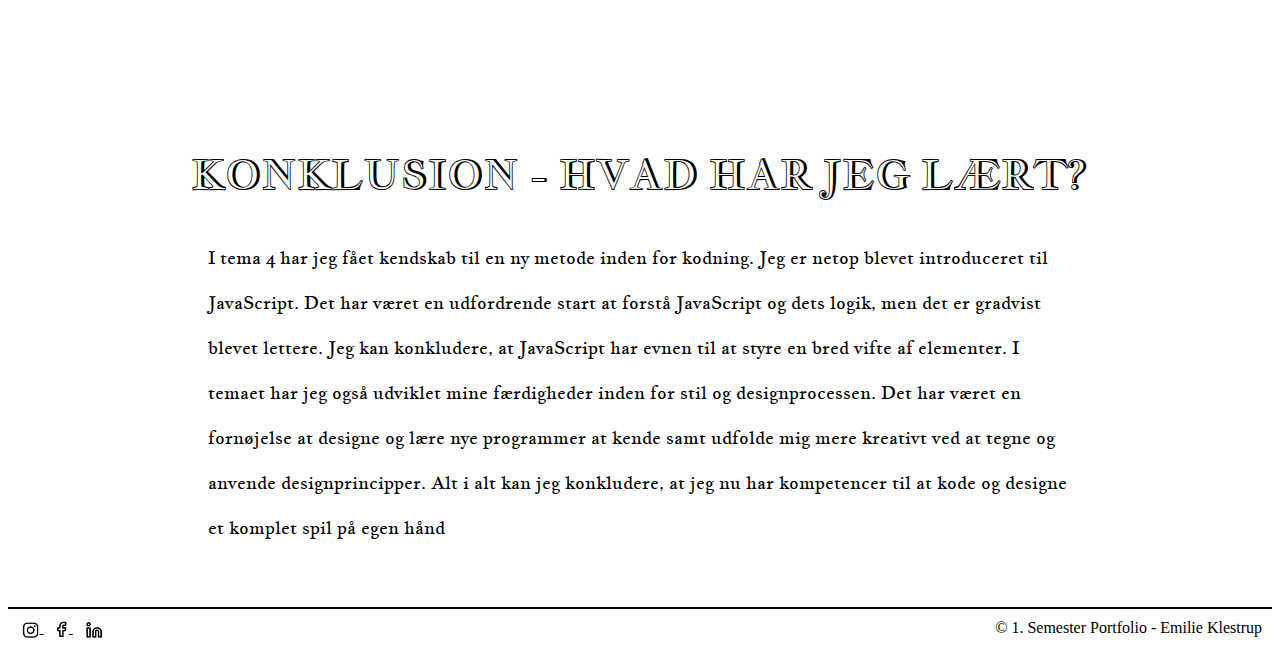
==== commit 6c3b22f7: "lavet js og stylet hele siden" ====
--- a/html/animation.html
+++ b/html/animation.html
@@ -20,10 +20,10 @@
     </header>
 
     <main>
-      <h1>Animation</h1>
+      <h1>ANIMATION</h1>
       <h4>TEMA 4</h4>
       <p></p>
-      <h2 id="mål">LÆRINGSMÅL TEMA 4:</h2>
+      <h2 id="mål">Læringsmål for tema 4</h2>
       <div>
         <p class="tekst-web">
           At introducere javascript og bruge javascript sammen med css animation
@@ -34,7 +34,7 @@
         </p>
         <img class="tooj" src="../img/tøjsnor.svg" alt="" />
       </div>
-      <h2>Virksomhedssitet</h2>
+      <h2>Hjemmesiden & Spillet</h2>
       <div class="grid_3-2">
         <img class="mac1" src="../img/spil-mac.webp" alt="mac skærm 2" />
         <div class="besøg">
@@ -59,7 +59,7 @@
         <div><img class="mac1" src="../img/skitser-papir.webp" alt="" /></div>
       </div>
       <h3>Kawaii - kendetegn</h3>
-      <p class="">
+      <p class="tekst-web">
         Kawaii-stilen karakteriseres af sit søde udtryk med "baby basis", der
         inkluderer høj pande, store øjne, store kinder og små munde. Runde
         former, også kendt som "bouba"-effekten, bruges for at skabe et
@@ -69,13 +69,13 @@
         udtrykke tydeligt følelser. I mit spil gør jeg også brug af atypiske
         sure ansigter samt glade ansigter.
       </p>
-      <div class="grid_3-2">
-        <img class="mac1" src="../img/kawaii1.webp" alt="" />
-        <img class="mac1" src="../img/kawaii2.webp" alt="" />
+      <div class="grid_3-1">
+        <img class="kawaii" src="../img/kawaii1.webp" alt="" />
+        <img class="kawaii" src="../img/kawaii2.webp" alt="" />
       </div>
 
       <h2>Spillet</h2>
-      <p>
+      <p class="tekst-web">
         Mit Spil omhandler, at skal trykke på alt det rene tøj for at få plus
         point. dermed, får man minus point ved at trykke på det beskidte tøj.
         Derudover, kommer der en bombe i ny og næ, som gør at man mister et liv,
@@ -87,8 +87,8 @@
         <img class="power-point" src="../img/spil-elementer.webp" alt="" />
       </div>
       <h3>Aktivitets diagrammer</h3>
-      <p>
-        Jeg har udarbejdet to aktivitet diagrammer. diagrammerne er med at til
+      <p class="tekst-web">
+        Jeg har udarbejdet to aktivitet diagrammer. Diagrammerne er med at til
         forstå spillets forløb, og hvilke regler der gør sig gældende.
       </p>
       <div class="grid_3-1">
@@ -99,7 +99,7 @@
       </div>
 
       <h2>JavaScript</h2>
-      <p>
+      <p class="tekst-web">
         I dette tema blev vi introduceret til JavaScript. JavaScript åbner op
         for en helt ny verden, der kan virke udfordrende i starten. Dog anvendes
         JS i dette tema, da det giver mulighed for at styre specifikke
@@ -114,10 +114,12 @@
 
       <h2>Prøv spillet</h2>
 
-      //JavaScript//
+      <a class="grid_3-1" href="spil.html">
+        <img src="../img/play-knap.svg" alt="" />
+      </a>
 
       <h2>KONKLUSION - HVAD HAR JEG LÆRT?</h2>
-      <p>
+      <p class="tekst-web">
         I tema 4 har jeg fået kendskab til en ny metode inden for kodning. Jeg
         er netop blevet introduceret til JavaScript. Det har været en
         udfordrende start at forstå JavaScript og dets logik, men det er
@@ -130,6 +132,27 @@
         komplet spil på egen hånd
       </p>
     </main>
-    <footer></footer>
+
+    <footer>
+      <div class="grid_0">
+        <div class="">
+          <a href="https://www.instagram.com/emilieklestrup/">
+            <img class="footer-img" src="../img/ig.webp" alt="Instagram" />
+          </a>
+
+          <a href="https://www.facebook.com/emilieklestrup.madsen.9">
+            <img class="footer-img2" src="../img/face.webp" alt="Facebook" />
+          </a>
+
+          <a
+            href="https://www.linkedin.com/in/emilie-klestrup-madsen-6b40a8208/"
+          >
+            <img class="footer-img" src="../img/link.webp" alt="LinkedIn" />
+          </a>
+        </div>
+
+        <div class="foot">&#169; 1. Semester Portfolio - Emilie Klestrup</div>
+      </div>
+    </footer>
   </body>
 </html>
--- a/css/generelt.css
+++ b/css/generelt.css
@@ -1,7 +1,7 @@
 .nav_1 {
   display: grid;
   grid-template-columns: 1fr 2fr;
-  border-bottom: 1px solid black;
+  border-bottom: 2px solid black;
 }
 
 .grid_1-1 {
@@ -86,3 +86,11 @@
   justify-content: center; /* Centrer indholdet vandret */
   margin-top: 10%;
 }
+
+.grid_0 {
+  display: grid;
+  grid-template-columns: 1fr 1fr;
+  align-items: center;
+  margin: 0 auto;
+  border-top: solid 2px black;
+}
--- a/css/style.css
+++ b/css/style.css
@@ -27,13 +27,31 @@
   background-image: url(../img/blaa-baggrund.webp);
   background-size: cover;
 }
-
+video {
+  width: 80%;
+  height: auto;
+  display: block;
+}
+.ytvideo {
+  position: relative;
+  max-width: 150%;
+}
+
+.html_video1 {
+  position: relative;
+  width: 83%;
+}
 .info {
   font-family: jacq1;
   text-align: left;
   margin-top: 5%;
 }
-
+.info2 {
+  font-family: jacq1;
+  text-align: left;
+  margin-top: 5%;
+  margin-left: 0;
+}
 h2,
 h3,
 nav,
@@ -55,13 +73,13 @@
   margin-top: none;
 }
 h2 {
-  font-size: 35px;
-  font-family: jacq2;
-  text-align: center;
-  margin-top: 30%;
+  font-size: 40px;
+  font-family: jacq2;
+  text-align: center;
+  margin-top: 20%;
 }
 h3 {
-  font-size: 25px;
+  font-size: 30px;
   font-family: jacq2;
   margin-top: 10%;
   margin-left: 12%;
@@ -76,6 +94,7 @@
 p {
   font-size: 18px;
   line-height: 2.5;
+  margin-left: 2%;
 }
 .hvem-tekst {
   line-height: 3;
@@ -93,6 +112,13 @@
   text-align: right;
   margin-top: 50px;
 }
+/* a {
+  color: #000000;
+  text-decoration: none;
+  transition: transform 0.3s; /* Overgangseffekt for størrelsesændring */
+
+/* a:hover {
+  transform: scale(1.1); /* Ændr skaleringsfaktoren efter behov */
 
 .forsidebillede {
   max-width: 100%;
@@ -132,6 +158,10 @@
   max-width: 100%;
   border-radius: 20px;
 }
+
+.kawaii {
+  max-width: 30%;
+}
 .mobil-brus {
   max-width: 70%;
   border-radius: 10%;
@@ -167,6 +197,7 @@
 
 .besøg_emnesite {
   font-family: jacq2;
+  font-size: 25px;
   background-color: #dcd8d1;
   text-decoration: none;
   border-radius: 20px;
@@ -176,6 +207,7 @@
 }
 .besøg_emnesite2 {
   font-family: jacq2;
+  font-size: 25px;
   background-color: #cad4be;
   text-decoration: none;
   border-radius: 20px;
@@ -185,6 +217,7 @@
 }
 .besøg_mia {
   font-family: jacq2;
+  font-size: 25px;
   background-color: #dbe5ff;
   text-decoration: none;
   border-radius: 20px;
@@ -201,6 +234,7 @@
 
 .besøg_brus {
   font-family: jacq2;
+  font-size: 25px;
   background-color: #cfd3c7;
   text-decoration: none;
   border-radius: 20px;
@@ -236,6 +270,10 @@
   max-width: 80%;
   margin-top: 2%;
 }
+.gestaltlov {
+  margin-bottom: 5%;
+  margin-left: 0;
+}
 
 .grid_3-6 {
   background-color: #f7e6e2;
@@ -250,18 +288,20 @@
   max-width: 50%;
   margin: 0 auto;
   line-height: 2;
+  margin-bottom: 2%;
 }
 .tekst-web {
-  max-width: 70%;
+  max-width: 76%;
   margin: 0 auto;
-  line-height: 2;
-  margin-bottom: 10%;
+  line-height: 2.5;
+  margin-bottom: 5%;
 }
 
 .om-mig-overskrift {
   border-bottom: 1px solid #f5c7bc;
   display: inline-block;
   padding-bottom: 5px;
+  margin-left: 1%;
 }
 .grid_4-1 {
   background-color: #fcf2f0;
@@ -278,7 +318,9 @@
   max-width: 80%; /* Ændret til en højere værdi (f.eks. 80%) */
   margin: 15px auto;
 }
-
+.link p {
+  margin-left: 0;
+}
 .insta,
 .linkedin {
   max-width: 50%;
@@ -335,7 +377,20 @@
 .mia-show {
   margin-top: 10%;
 }
-.html_video1 {
-  position: relative;
-  width: 100%;
-}
+
+a .footer-img {
+  max-width: 3%; /* Ændr bredden efter behov */
+  margin-left: 2%;
+}
+
+a .footer-img2 {
+  max-width: 2%; /* Ændr bredden efter behov */
+  margin-left: 2%;
+}
+
+.foot {
+  display: flex;
+  justify-content: flex-end; /* Placér elementerne i højre side */
+  align-items: center; /* Centrer indholdet vertikalt */
+  padding: 10px;
+}
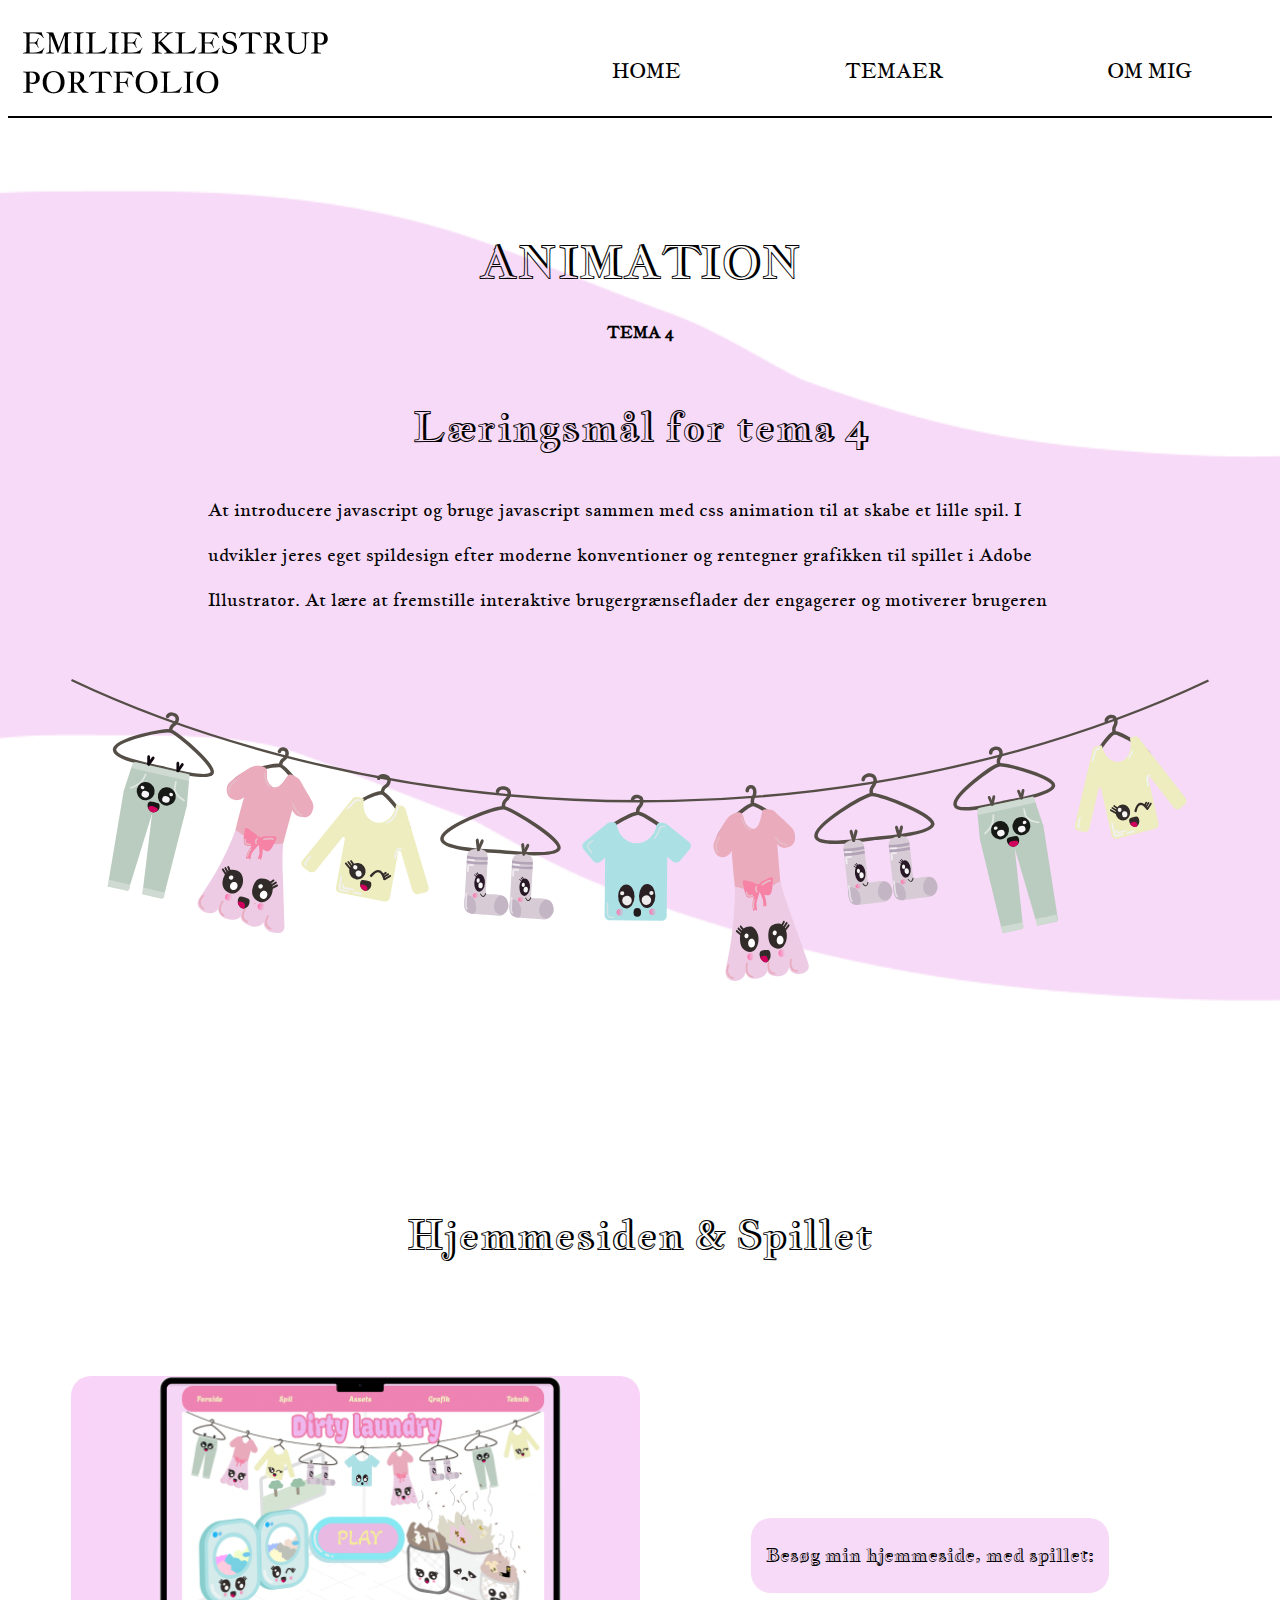
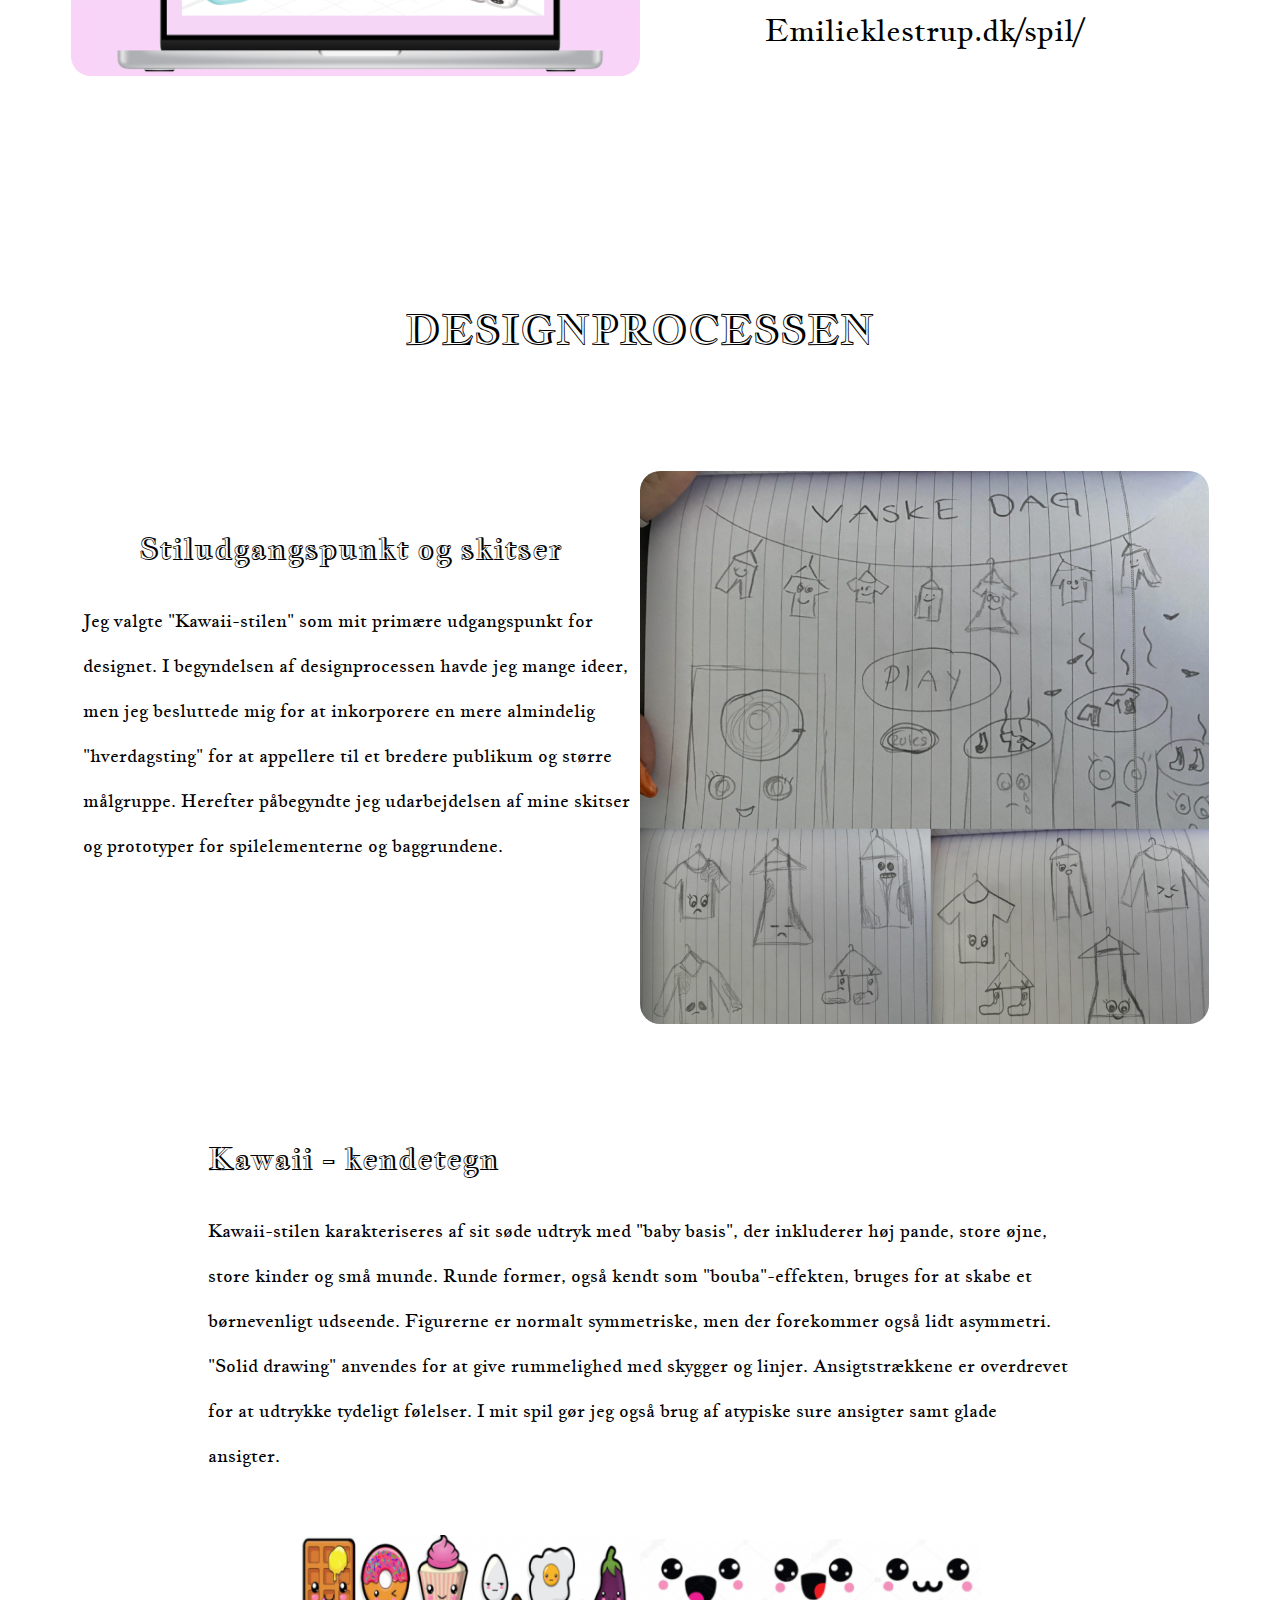
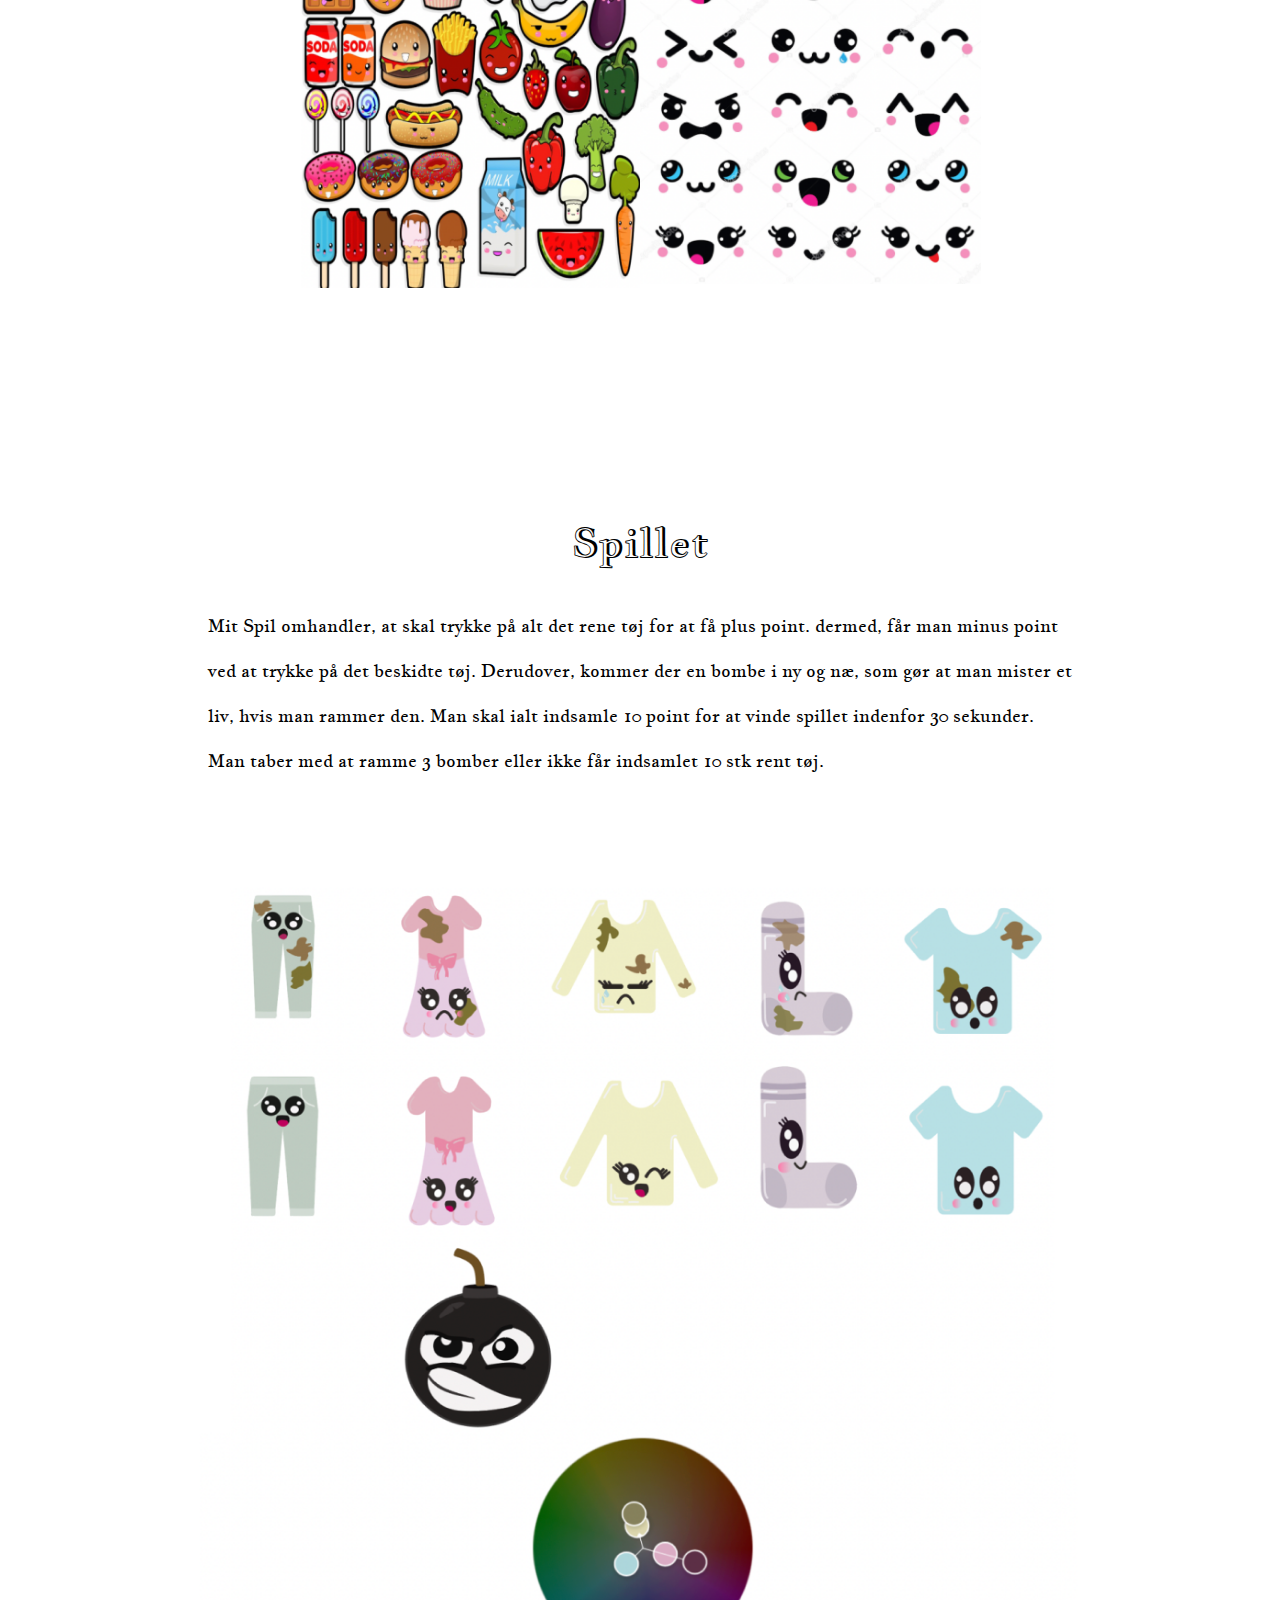
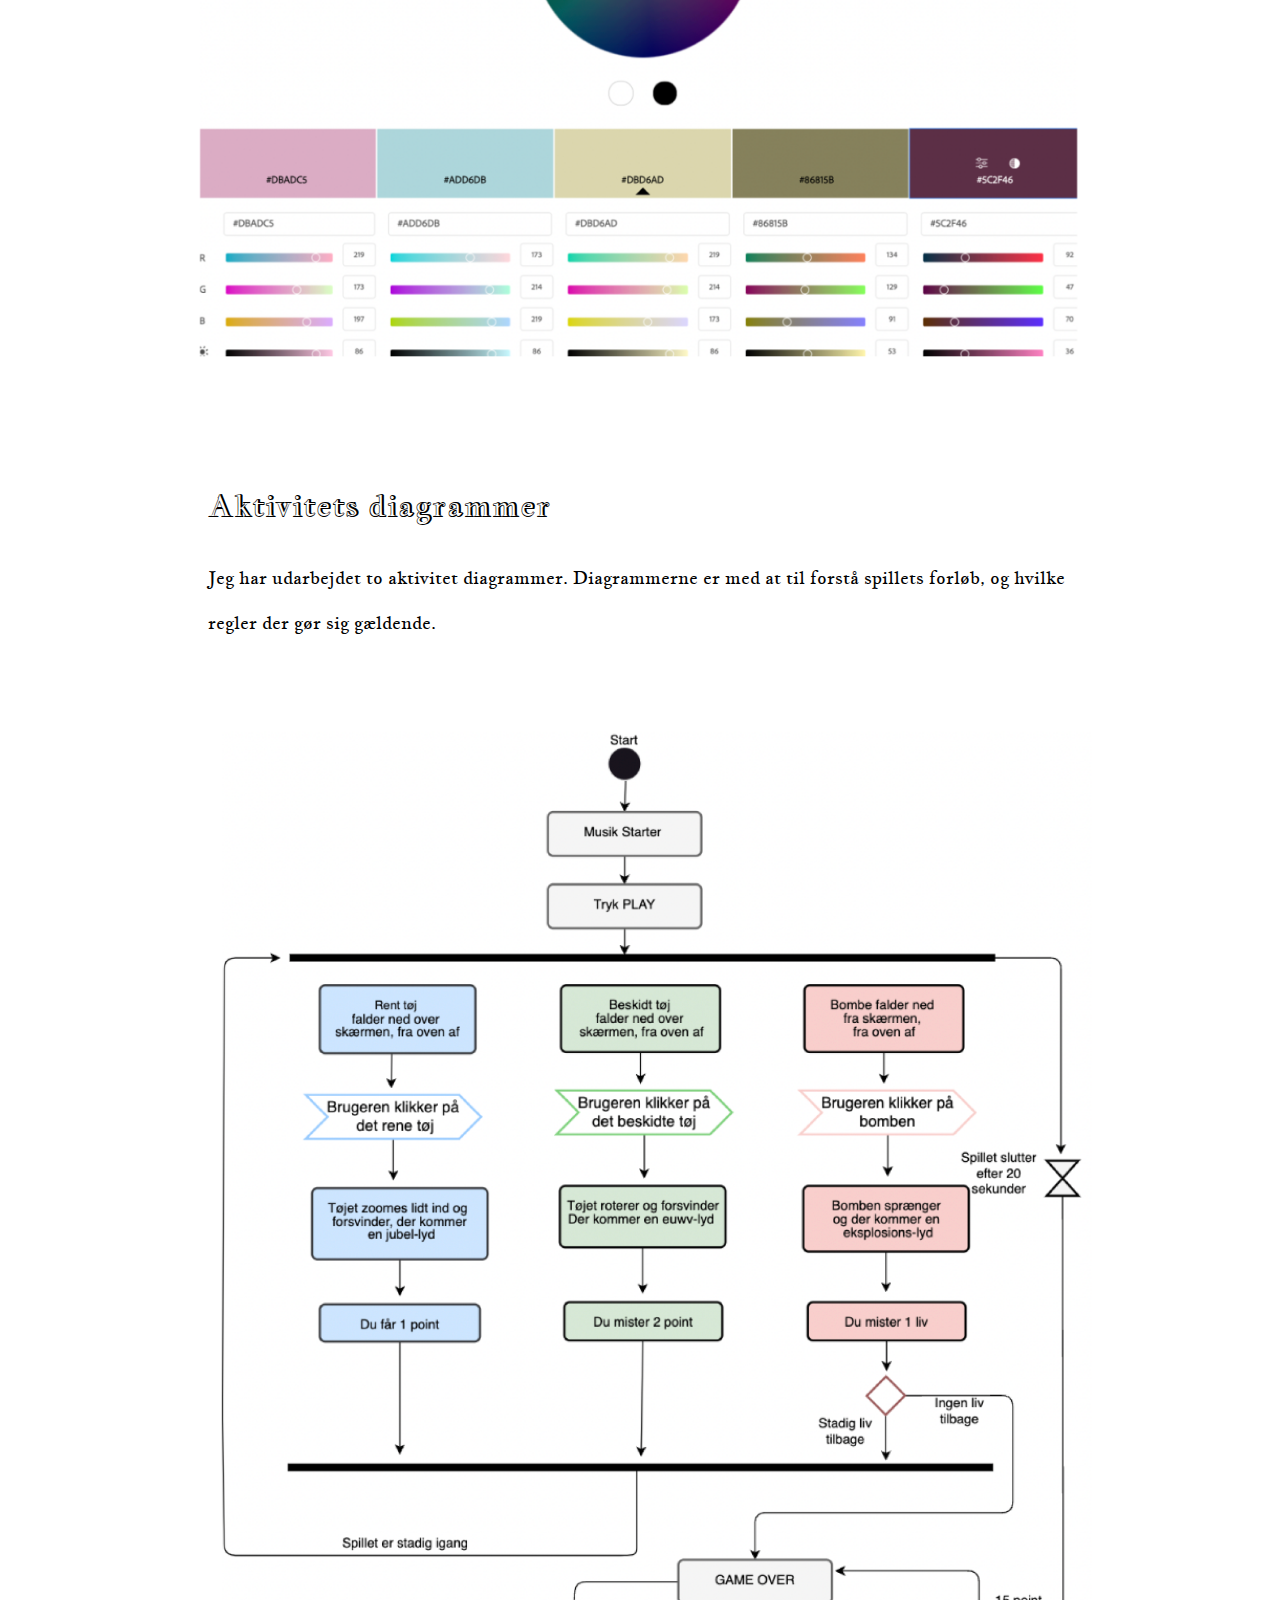
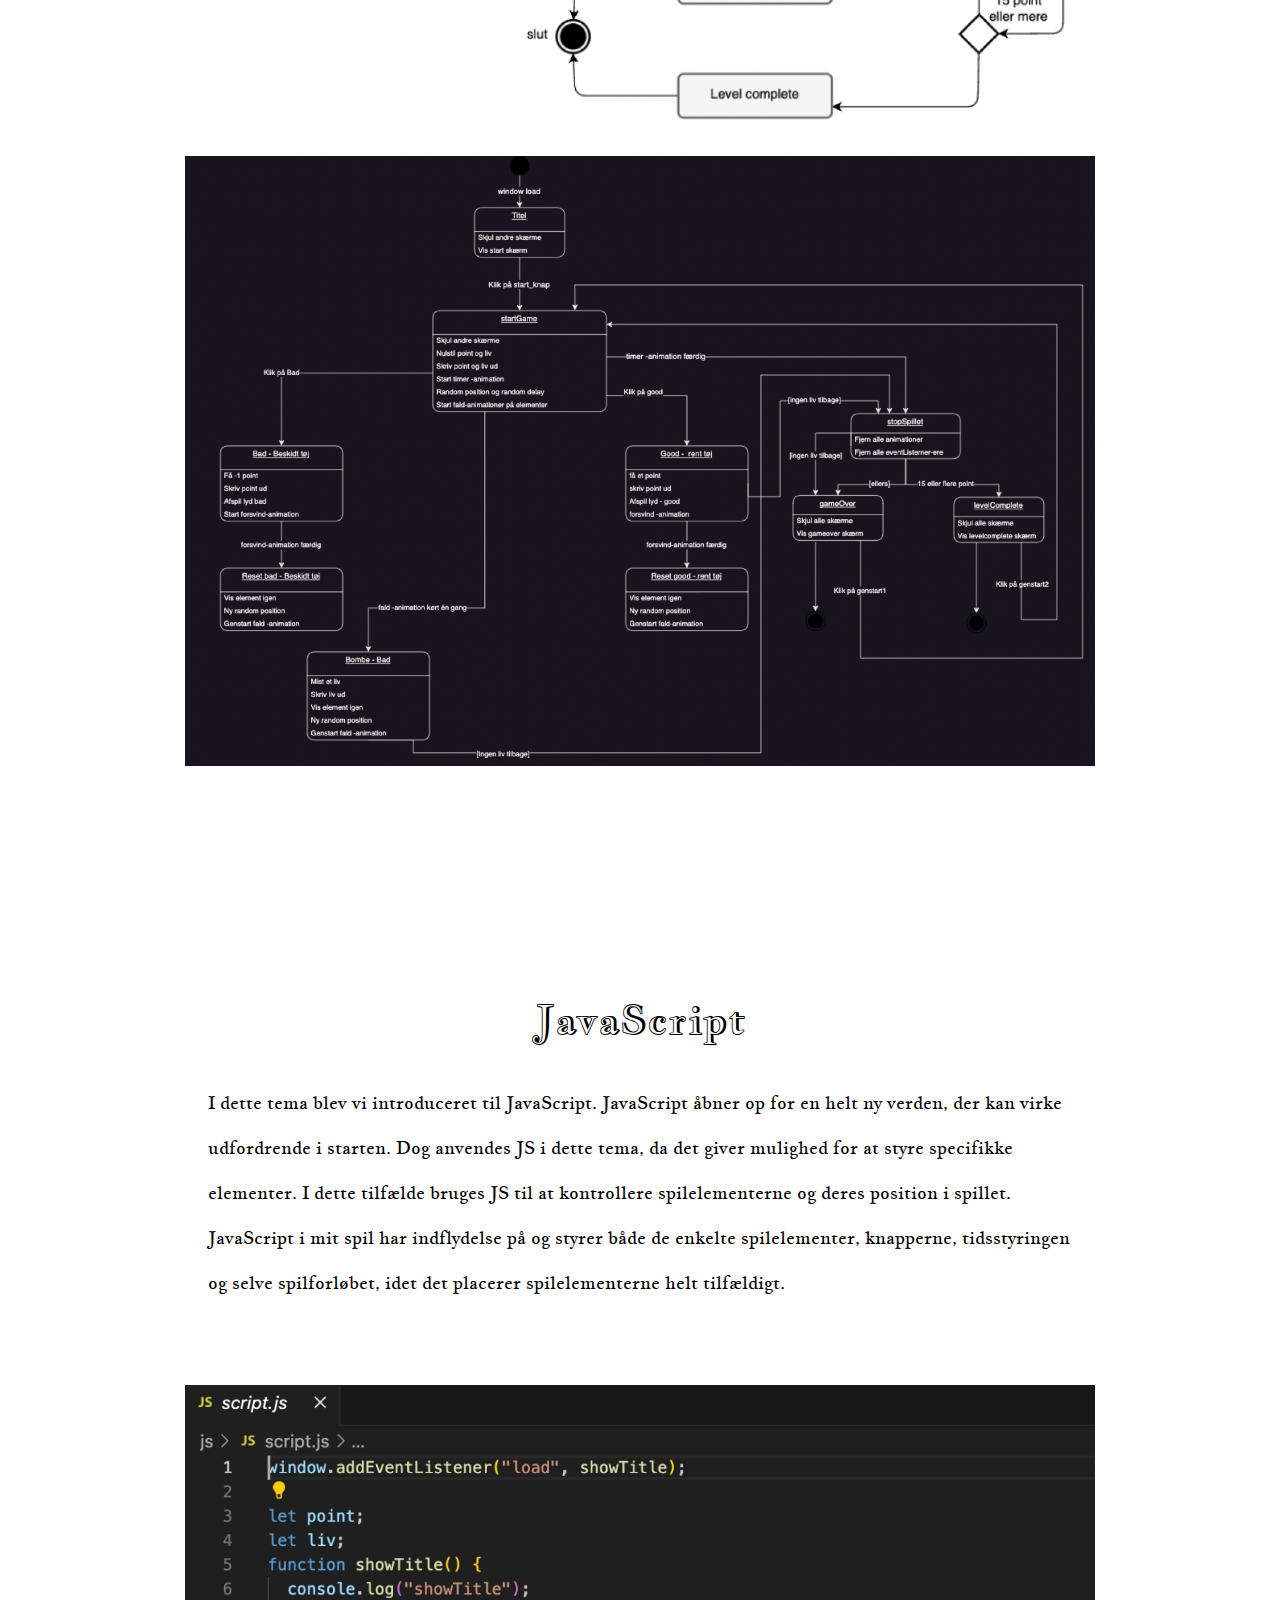
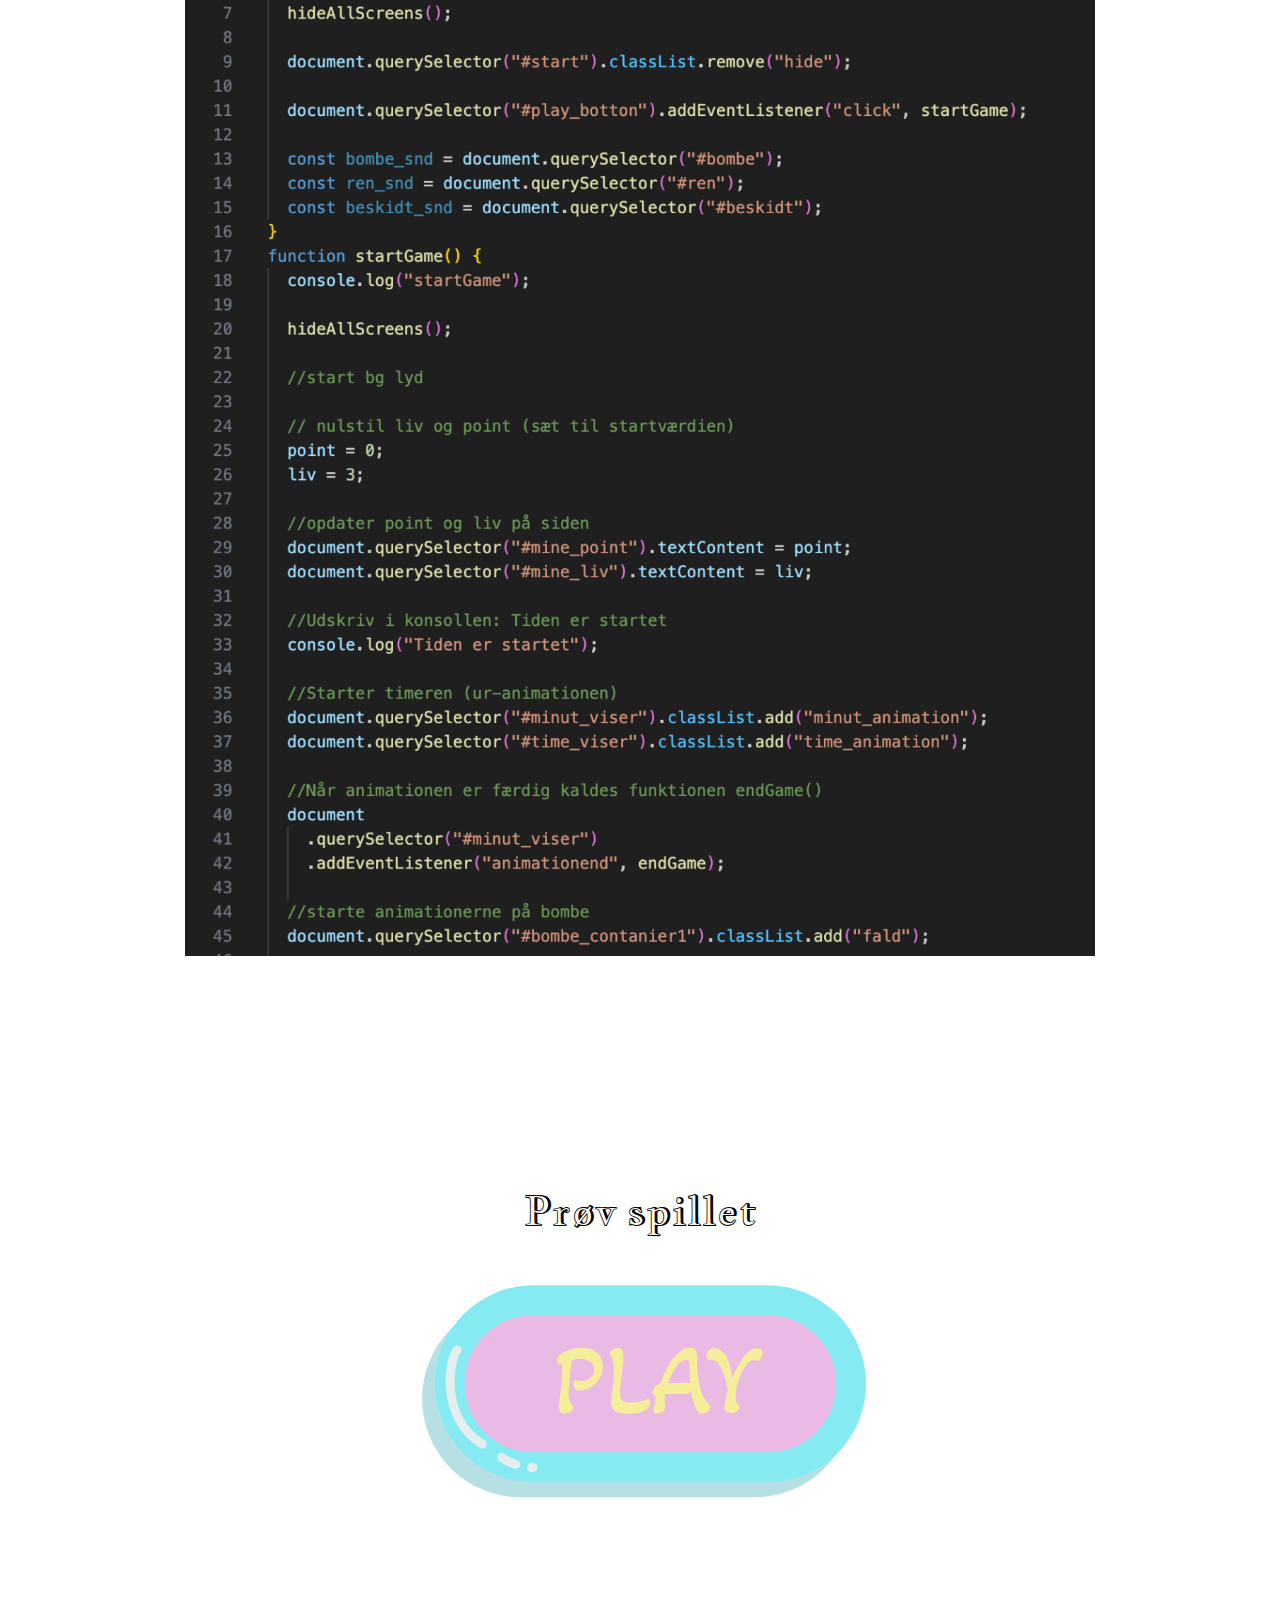
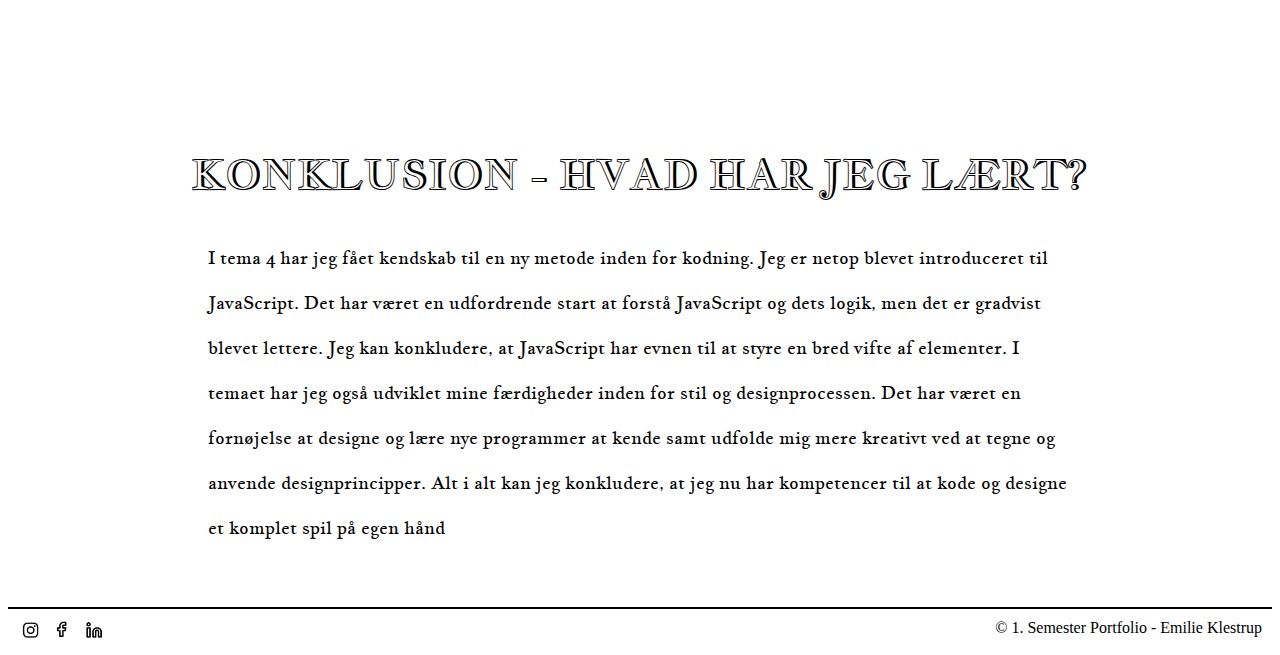
==== commit a43ec764: "lavet en favicon på alle sider." ====
--- a/html/animation.html
+++ b/html/animation.html
@@ -3,7 +3,8 @@
   <head>
     <meta charset="UTF-8" />
     <meta name="viewport" content="width=device-width, initial-scale=1.0" />
-    <title>Document</title>
+    <title>Animation</title>
+    <link rel="icon" type="img/png" href="../img/e-fav.png" />
     <link rel="stylesheet" href="../css/generelt.css" />
     <link rel="stylesheet" href="../css/style.css" />
   </head>
--- a/css/style.css
+++ b/css/style.css
@@ -23,9 +23,35 @@
   background-image: url(../img/baggrund7.webp);
   background-size: cover;
 }
+
 #videosite {
   background-image: url(../img/blaa-baggrund.webp);
   background-size: cover;
+}
+#ux {
+  background-image: url(../img/ux-bag.webp);
+  background-position: top center;
+  background-size: 1600px;
+  background-repeat: no-repeat;
+}
+#animation {
+  background-image: url(../img/ani.webp);
+  background-position: top center;
+  background-size: 1600px;
+  background-repeat: no-repeat;
+}
+
+#Virksomhedssite {
+  background-image: url(../img/brus-baggrund.webp);
+  background-position: top center;
+  background-size: 1600px;
+  background-repeat: no-repeat;
+}
+#web {
+  background-image: url(../img/baggrund2.webp);
+  background-position: top center;
+  background-size: 1600px;
+  background-repeat: no-repeat;
 }
 video {
   width: 80%;
@@ -112,13 +138,15 @@
   text-align: right;
   margin-top: 50px;
 }
-/* a {
+a {
   color: #000000;
   text-decoration: none;
-  transition: transform 0.3s; /* Overgangseffekt for størrelsesændring */
-
-/* a:hover {
-  transform: scale(1.1); /* Ændr skaleringsfaktoren efter behov */
+  transition: transform 0.3s;
+} /* Overgangseffekt for størrelsesændring */
+
+a:hover {
+  transform: scale(1.1);
+} /* Ændr skaleringsfaktoren efter behov */
 
 .forsidebillede {
   max-width: 100%;
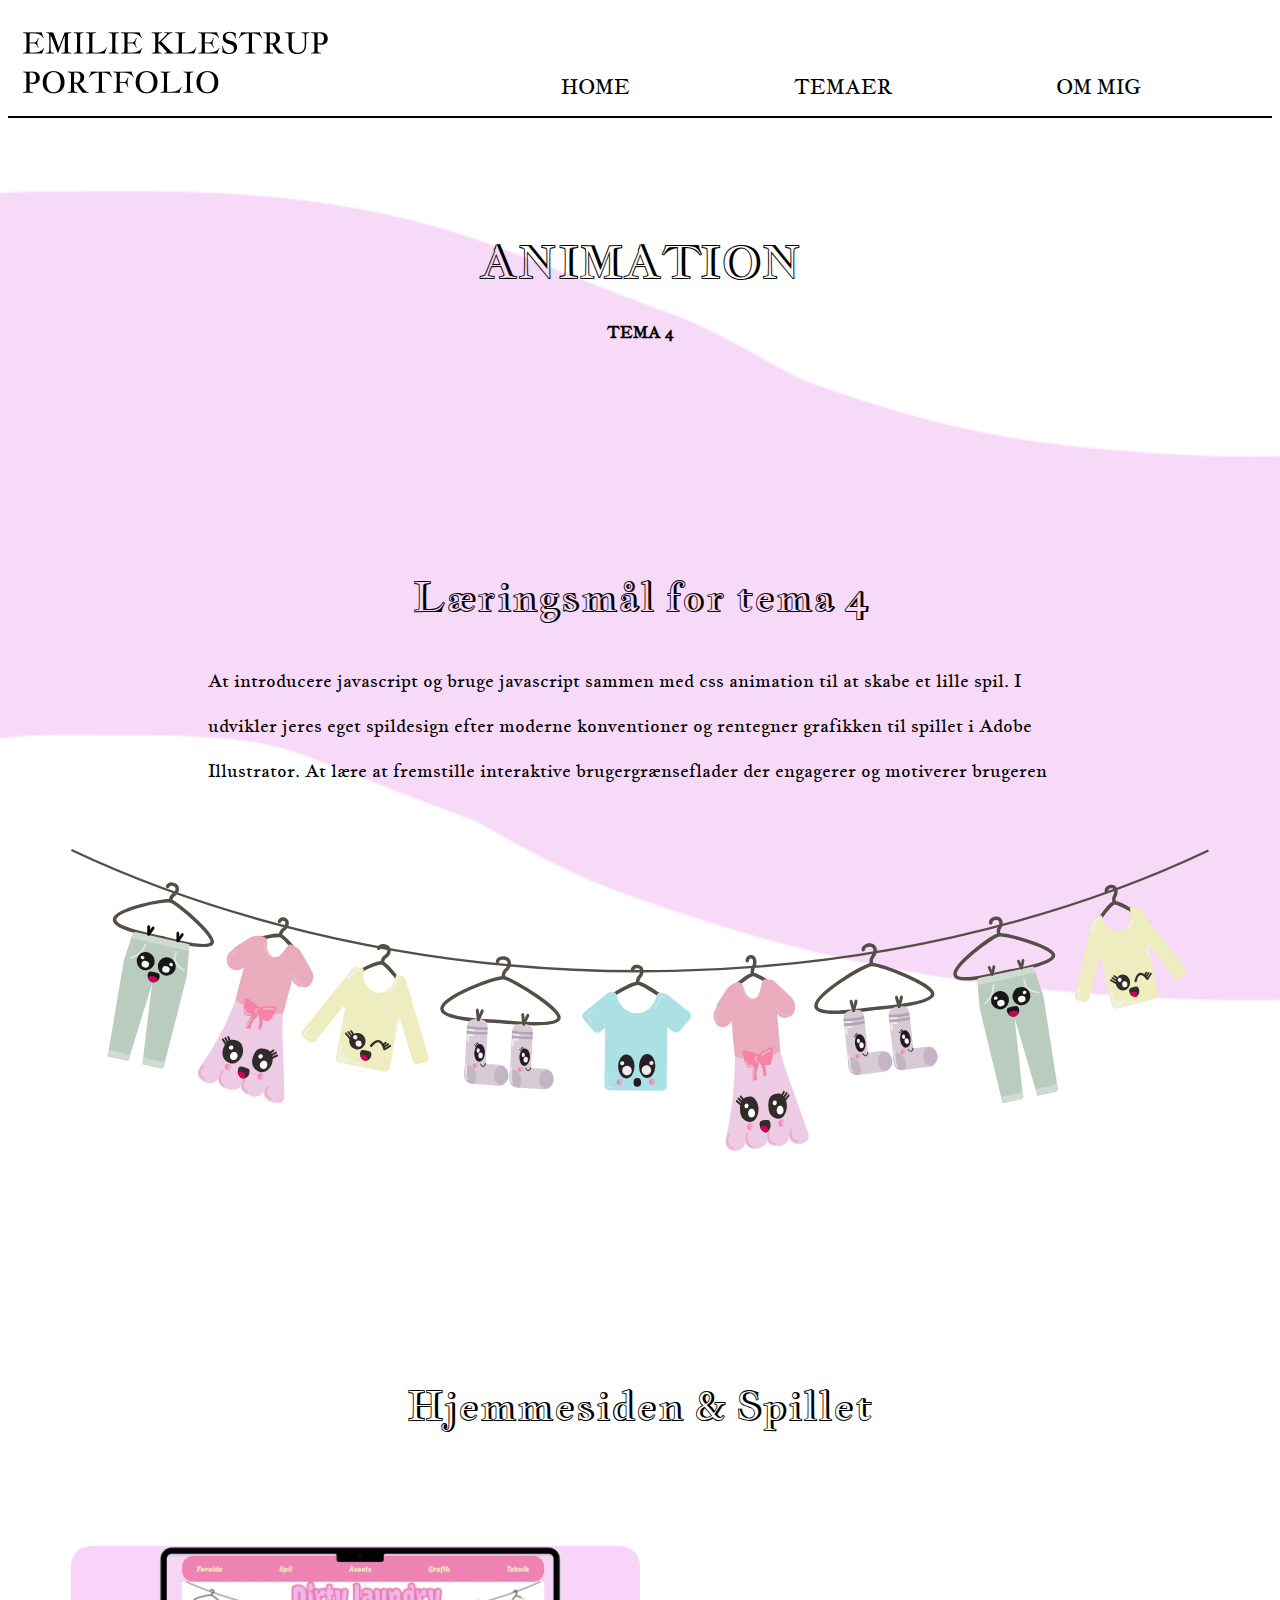
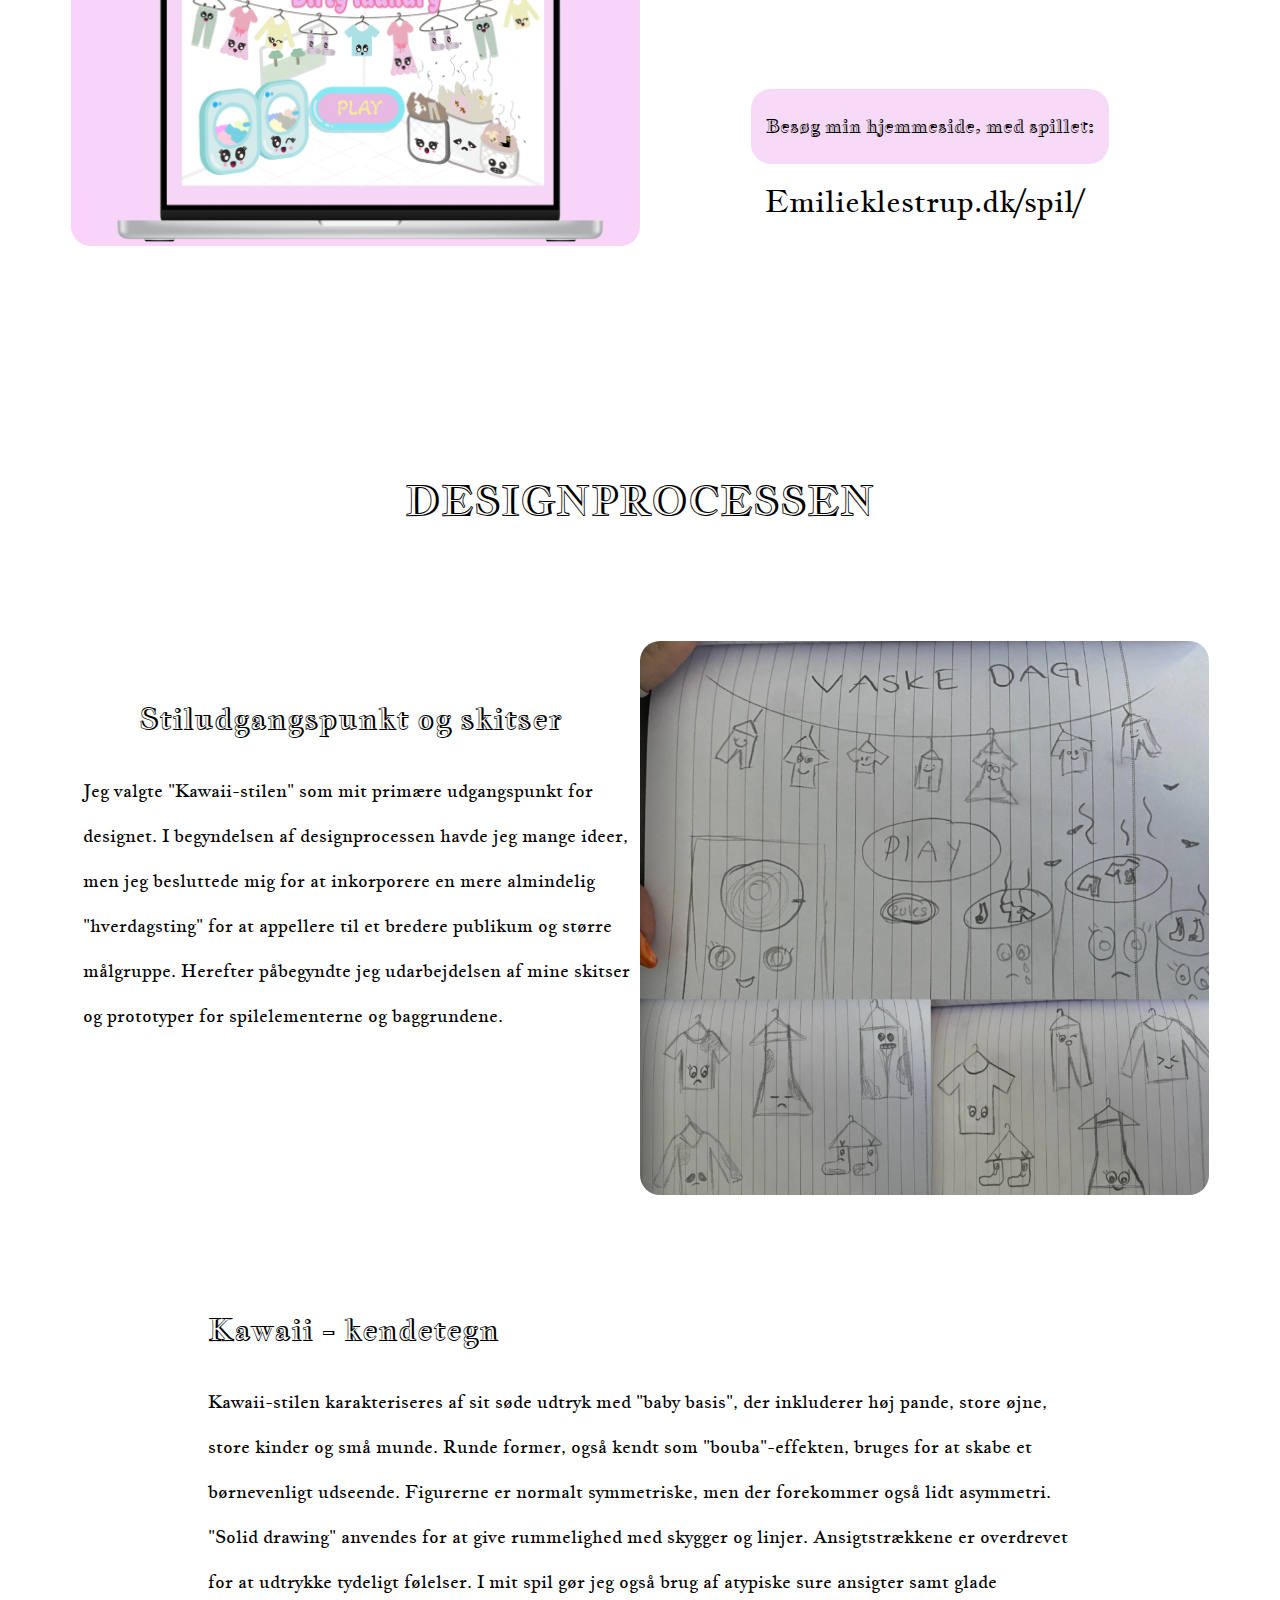
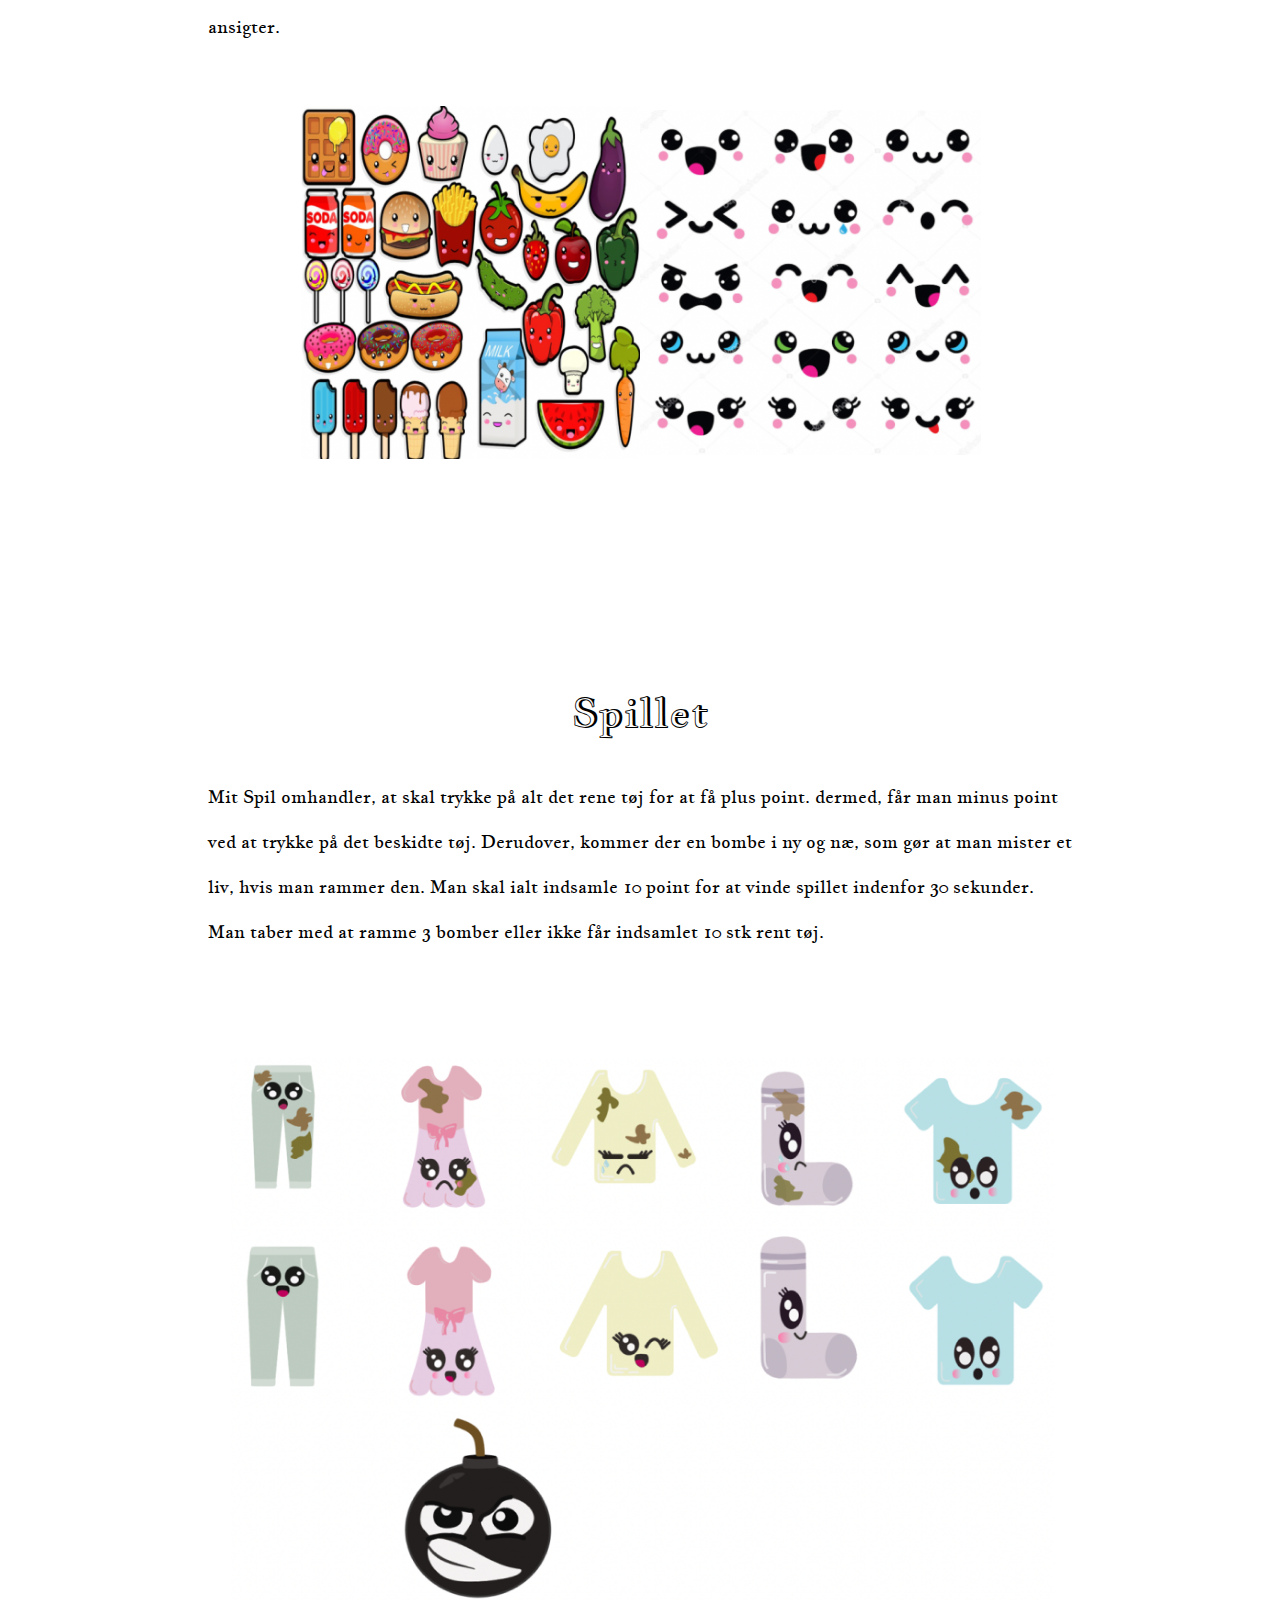
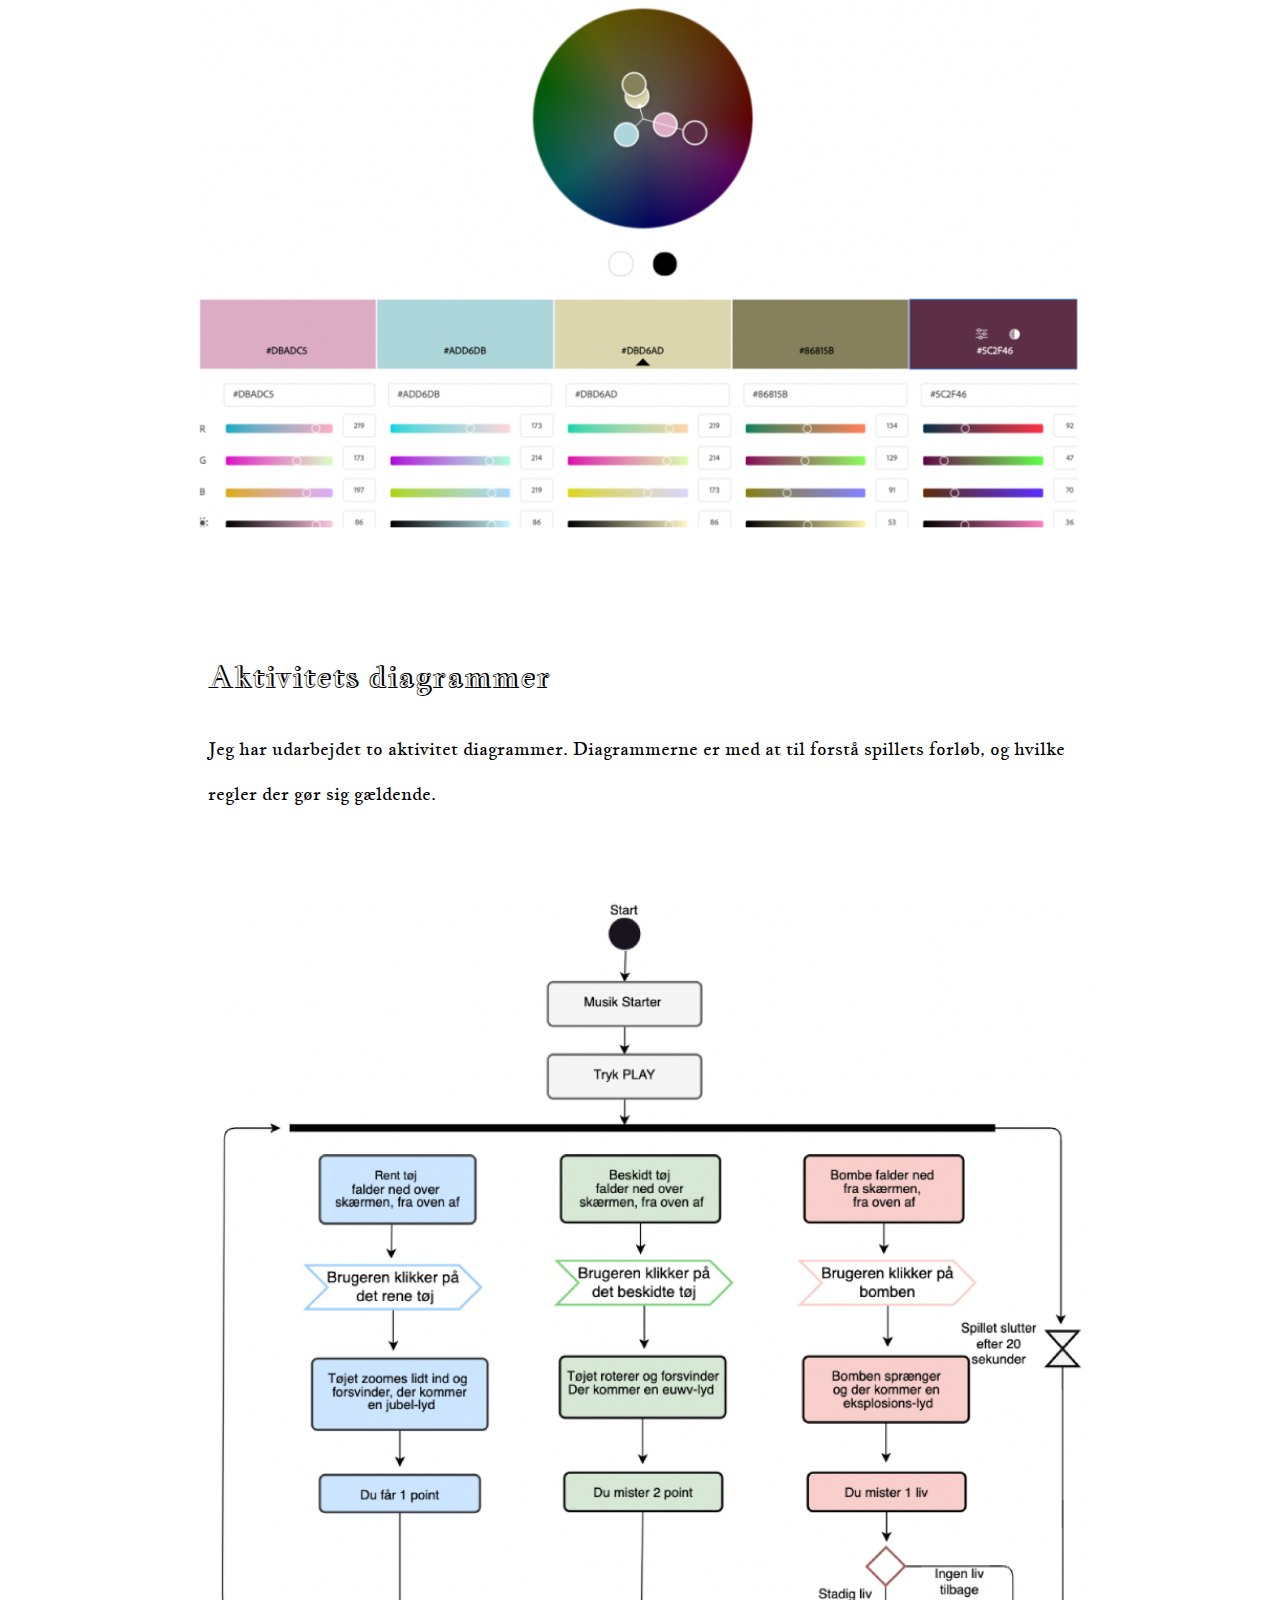
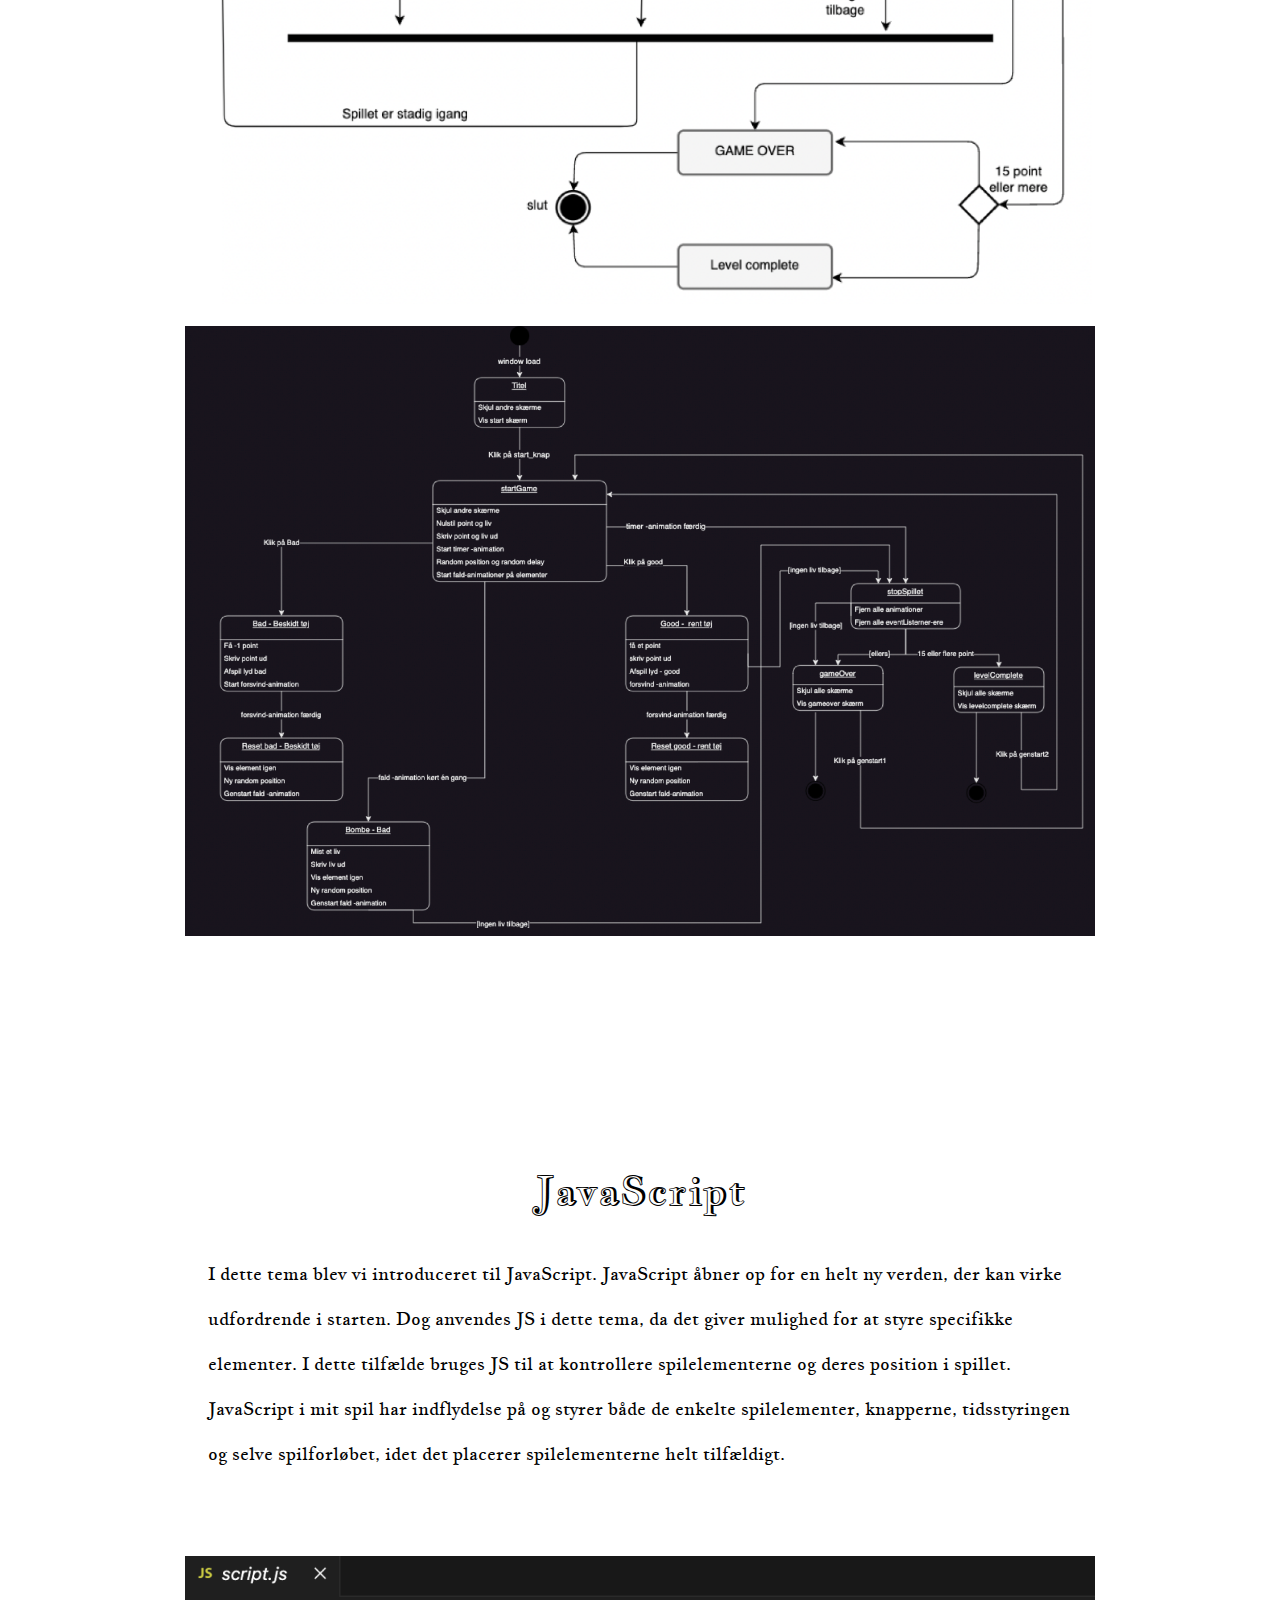
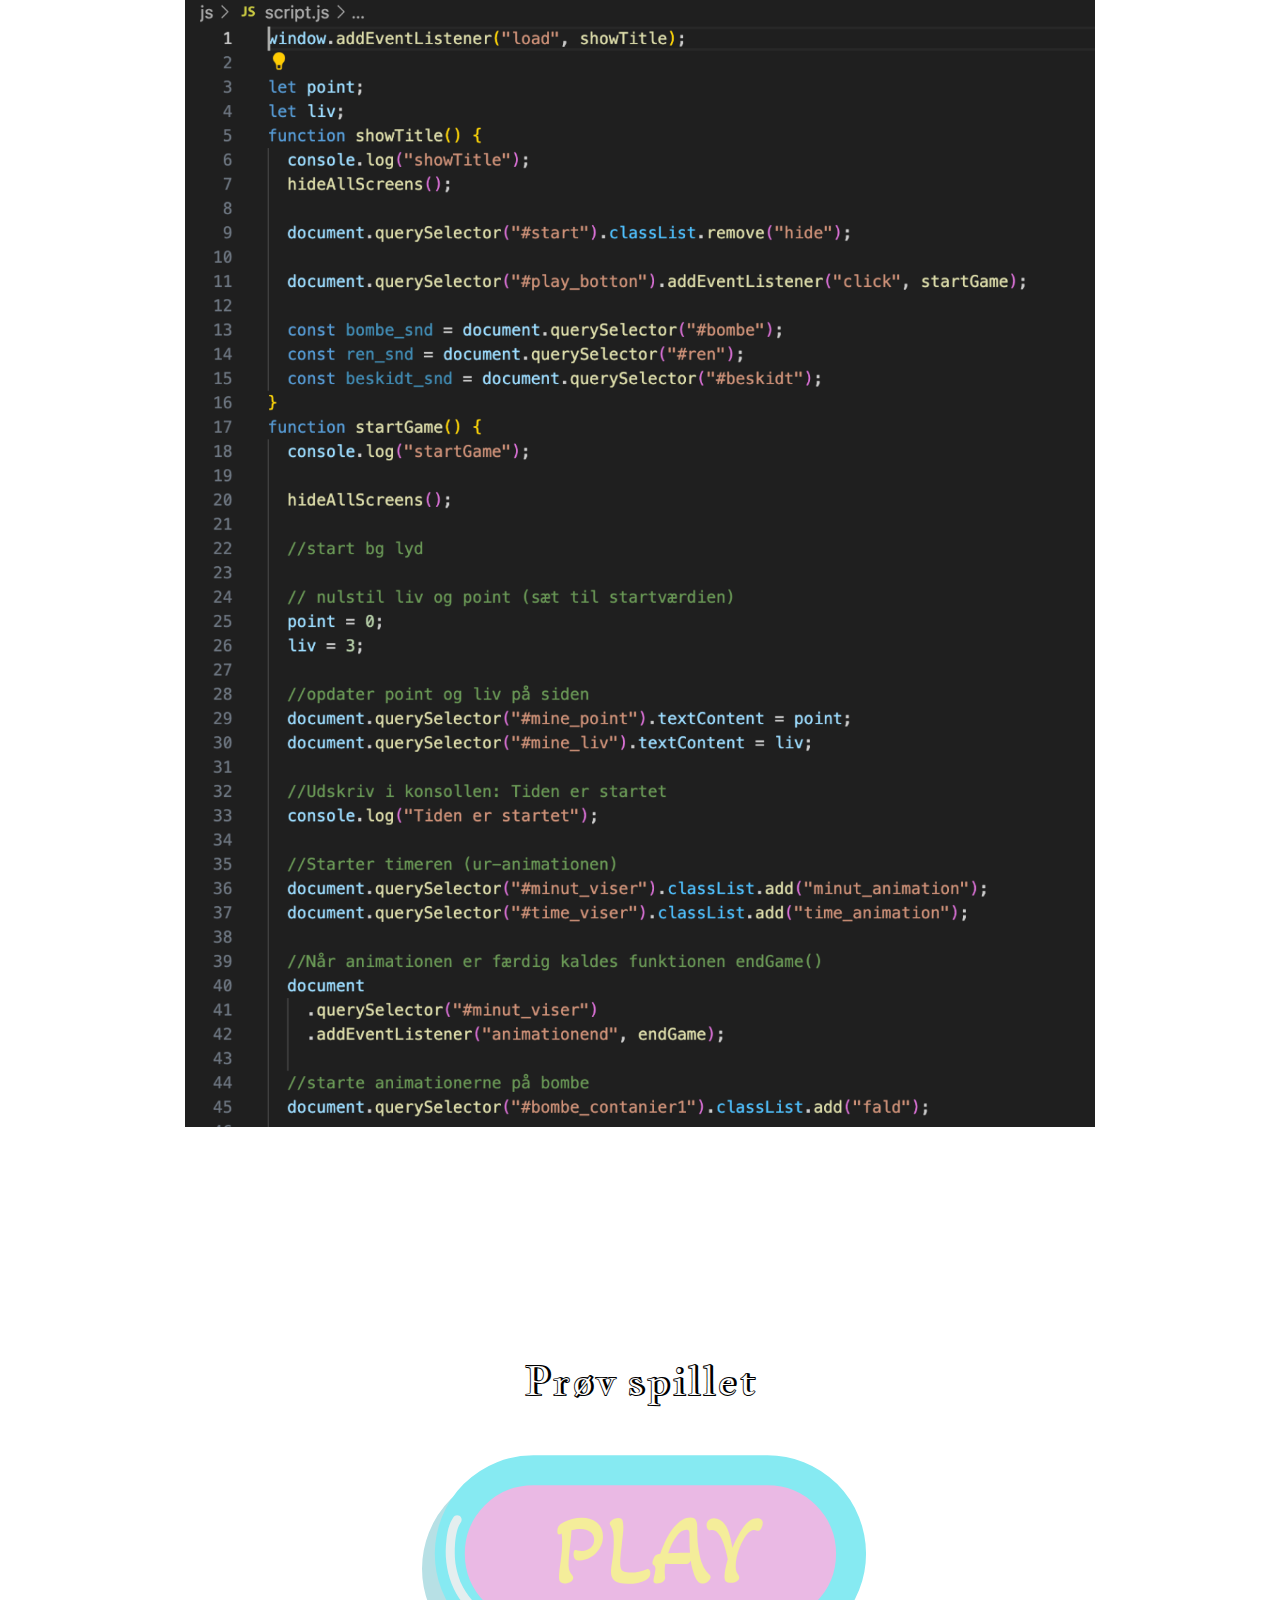
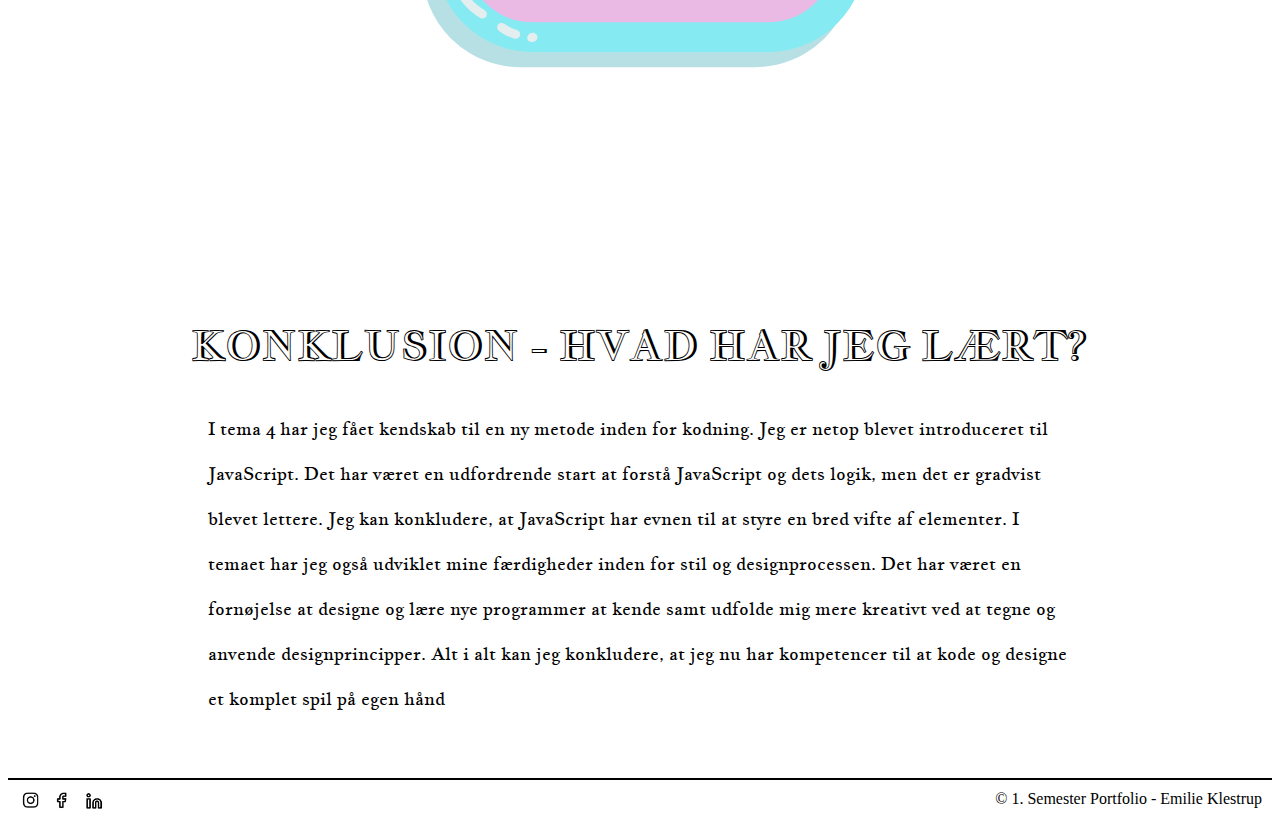
==== commit f3f62f24: "gået igang med @media" ====
--- a/html/animation.html
+++ b/html/animation.html
@@ -11,12 +11,16 @@
   <body id="animation">
     <header>
       <div class="nav_1">
-        <div class="logo"><img src="../img/logo.webp" alt="logo" /></div>
-        <nav>
-          <a href="index.html">HOME</a>
-          <a href="temaer.html">TEMAER</a>
-          <a href="mig.html">OM MIG</a>
-        </nav>
+        <div class="logo">
+          <img class="logo" src="../img/logo.webp" alt="logo" />
+        </div>
+        <div class="grid_3-1">
+          <nav>
+            <a href="index.html">HOME</a>
+            <a href="temaer.html">TEMAER</a>
+            <a href="mig.html">OM MIG</a>
+          </nav>
+        </div>
       </div>
     </header>
 
@@ -36,7 +40,7 @@
         <img class="tooj" src="../img/tøjsnor.svg" alt="" />
       </div>
       <h2>Hjemmesiden & Spillet</h2>
-      <div class="grid_3-2">
+      <div class="grid_2">
         <img class="mac1" src="../img/spil-mac.webp" alt="mac skærm 2" />
         <div class="besøg">
           <p class="besøg_spil">Besøg min hjemmeside, med spillet:</p>
@@ -45,7 +49,7 @@
       </div>
 
       <h2>DESIGNPROCESSEN</h2>
-      <div class="grid_3-2">
+      <div class="grid_2">
         <div>
           <h3>Stiludgangspunkt og skitser</h3>
           <p>
--- a/css/generelt.css
+++ b/css/generelt.css
@@ -10,18 +10,13 @@
   margin-top: 10%;
 }
 
-.grid_1-2,
 .grid_2,
-.grid_2-1,
-.grid_3,
-.grid_3-2,
-.grid_4-5 {
+.grid_3 {
   display: grid;
   grid-template-columns: 1fr 1fr;
   margin-top: 10%;
 }
-.grid_3-3,
-.grid_3-4,
+
 .grid_3-5,
 .grid_3-6,
 .grid_4 {
@@ -31,8 +26,8 @@
   margin-bottom: 5%;
 }
 .grid_3-1 {
-  display: flex; /* Bruger flexbox */
-  justify-content: center; /* Centrerer vandret */
+  display: flex;
+  justify-content: center;
   align-items: center;
 }
 .tema-knap,
@@ -74,16 +69,16 @@
 .grid_4-4 {
   display: grid;
   grid-template-columns: 1fr 1fr;
-  grid-gap: 10px; /* Juster efter behov for at tilføje mellemrum mellem elementer */
-  align-items: center; /* Centrer indholdet lodret */
-  justify-content: center; /* Centrer indholdet vandret */
+  grid-gap: 10px;
+  align-items: center;
+  justify-content: center;
 }
 .grid_6 {
   display: grid;
 
-  grid-gap: 10px; /* Juster efter behov for at tilføje mellemrum mellem elementer */
-  align-items: center; /* Centrer indholdet lodret */
-  justify-content: center; /* Centrer indholdet vandret */
+  grid-gap: 10px;
+  align-items: center;
+  justify-content: center;
   margin-top: 10%;
 }
 
@@ -94,3 +89,89 @@
   margin: 0 auto;
   border-top: solid 2px black;
 }
+
+@media only screen and (max-width: 600px) {
+  .nav_1 {
+    display: grid;
+    grid-template-columns: 1fr 2fr;
+    border-bottom: 2px solid black;
+  }
+
+  .grid_1-1 {
+    display: grid;
+    grid-template-columns: 1fr;
+    margin-top: 10%;
+  }
+
+  .grid_2,
+  .grid_3 {
+    display: grid;
+    grid-template-columns: 1fr;
+    margin-top: 10%;
+  }
+
+  .grid_3-5,
+  .grid_3-6,
+  .grid_4 {
+    display: grid;
+    grid-template-columns: 1fr;
+    margin-top: 5%;
+    margin-bottom: 5%;
+  }
+  .grid_3-1 {
+    display: flex;
+    justify-content: center;
+    align-items: center;
+  }
+  .tema-knap,
+  .om-mig-knap,
+  .tema2,
+  .tema3,
+  .tema4,
+  .tema5 {
+    display: grid;
+    place-items: center;
+  }
+
+  .grid_4-1,
+  .grid_4-2,
+  .grid_4-3 {
+    display: grid;
+    grid-template-columns: 1fr;
+    grid-gap: 50px;
+  }
+
+  .grid_6-1 {
+    display: grid;
+    grid-template-columns: 1fr;
+    align-items: center;
+    margin: 0 auto;
+  }
+  .grid_6-2 {
+    max-width: 80%;
+    margin-left: 10%;
+  }
+  .grid_4-4 {
+    display: grid;
+    grid-template-columns: 1fr;
+    grid-gap: 10px;
+    align-items: center;
+    justify-content: center;
+  }
+  .grid_6 {
+    display: grid;
+
+    grid-gap: 10px;
+    align-items: center;
+    justify-content: center;
+    margin-top: 10%;
+  }
+
+  .grid_0 {
+    display: grid;
+    grid-template-columns: 1fr 1fr;
+    align-items: center;
+    margin: 0 auto;
+    border-top: solid 2px black;
+  }
+}
--- a/css/style.css
+++ b/css/style.css
@@ -12,12 +12,13 @@
   margin-left: 5%;
   margin-right: 5%;
 }
+
+/*baggrunde*/
 #index1,
 #temaer,
 #indhold {
-  background-image: url(../img/baggrund3.webp);
+  background-image: url(../img/baggrund3a.webp);
   background-size: cover;
-  line-height: 0.5;
 }
 #ommig {
   background-image: url(../img/baggrund7.webp);
@@ -53,6 +54,9 @@
   background-size: 1600px;
   background-repeat: no-repeat;
 }
+
+/*Videoer*/
+
 video {
   width: 80%;
   height: auto;
@@ -67,17 +71,8 @@
   position: relative;
   width: 83%;
 }
-.info {
-  font-family: jacq1;
-  text-align: left;
-  margin-top: 5%;
-}
-.info2 {
-  font-family: jacq1;
-  text-align: left;
-  margin-top: 5%;
-  margin-left: 0;
-}
+
+/* font size og family på overskrifter og tekst*/
 h2,
 h3,
 nav,
@@ -110,7 +105,7 @@
   margin-top: 10%;
   margin-left: 12%;
 }
-#mål {
+#maal {
   margin-top: 5%;
 }
 h4 {
@@ -126,7 +121,41 @@
   line-height: 3;
   font-size: 20px;
 }
-
+.info {
+  font-family: jacq1;
+  text-align: left;
+  margin-top: 5%;
+}
+.info2 {
+  font-family: jacq1;
+  text-align: left;
+  margin-top: 5%;
+  margin-left: 0;
+}
+.navn {
+  text-align: left;
+}
+.tekst-web {
+  max-width: 76%;
+  margin: 0 auto;
+  line-height: 2.5;
+  margin-bottom: 5%;
+}
+.gestalt-tekst {
+  max-width: 50%;
+  margin: 0 auto;
+  line-height: 2;
+  margin-bottom: 2%;
+}
+
+.om-mig-overskrift {
+  border-bottom: 1px solid #f5c7bc;
+  display: inline-block;
+  padding-bottom: 5px;
+  margin-left: 1%;
+}
+
+/*nav og a/link*/
 nav a {
   padding: 4em;
   text-decoration: none;
@@ -142,21 +171,105 @@
   color: #000000;
   text-decoration: none;
   transition: transform 0.3s;
-} /* Overgangseffekt for størrelsesændring */
+}
 
 a:hover {
   transform: scale(1.1);
-} /* Ændr skaleringsfaktoren efter behov */
-
+}
+
+/*Billeder*/
 .forsidebillede {
   max-width: 100%;
 }
 .forsidetekst {
   margin-top: 30%;
 }
-.navn {
-  text-align: left;
-}
+
+.farver-web,
+.mig2 {
+  max-width: 80%;
+  margin-top: 5%;
+}
+.mobilskærm1 {
+  max-width: 50%;
+  border-radius: 10px;
+}
+.mac1,
+.wireframe {
+  max-width: 100%;
+  border-radius: 20px;
+}
+.layout-billede1 {
+  max-width: 115%;
+  margin-top: 10%;
+}
+.layout-billede2 {
+  max-width: 60%;
+}
+.kawaii {
+  max-width: 30%;
+}
+.mobil-brus {
+  max-width: 70%;
+  border-radius: 10%;
+}
+.mobil2 {
+  max-width: 33%;
+  border-radius: 15%;
+}
+.tooj {
+  max-width: 100%;
+}
+
+.farver-mia {
+  max-width: 50%;
+  margin-left: 20%;
+  margin-bottom: 10%;
+}
+.wireframe2 {
+  max-width: 85%;
+  border-radius: 20px;
+  margin-left: 10%;
+}
+.wireframe-afsnit {
+  background-color: #f7e6e2;
+  margin-bottom: 5%;
+}
+.kodningsbillede,
+.gestalt1 {
+  display: flex;
+  justify-content: center;
+  align-items: center;
+}
+.gestalt,
+.power-point {
+  max-width: 80%;
+  margin-top: 2%;
+}
+.gestaltlov {
+  margin-bottom: 5%;
+  margin-left: 0;
+}
+.insta,
+.linkedin {
+  max-width: 50%;
+  display: flex;
+  flex-direction: column;
+  align-items: center;
+  margin: 0 auto;
+}
+
+.brugertest-billede {
+  max-width: 90%;
+}
+.kaffe-farver {
+  margin-left: 15%;
+}
+.kaffe {
+  margin-left: 30%;
+}
+
+/*knapper og links*/
 .knap {
   display: inline-block;
   color: black;
@@ -172,45 +285,6 @@
   text-align: center;
 }
 
-.farver-web,
-.mig2 {
-  max-width: 80%;
-  margin-top: 5%;
-}
-.mobilskærm1 {
-  max-width: 50%;
-  border-radius: 10px;
-}
-.mac1,
-.wireframe {
-  max-width: 100%;
-  border-radius: 20px;
-}
-
-.kawaii {
-  max-width: 30%;
-}
-.mobil-brus {
-  max-width: 70%;
-  border-radius: 10%;
-}
-.mobil2 {
-  max-width: 33%;
-  border-radius: 15%;
-}
-.tooj {
-  max-width: 100%;
-}
-
-.wireframe2 {
-  max-width: 85%;
-  border-radius: 20px;
-  margin-left: 10%;
-}
-.wireframe-afsnit {
-  background-color: #f7e6e2;
-  margin-bottom: 5%;
-}
 .besøg {
   text-align: center;
   margin-top: 10%;
@@ -218,6 +292,7 @@
 }
 .besøg2 {
   background-color: #f6dfda;
+  font-size: 25px;
   border-radius: 20px;
   padding: 15px;
   display: inline-block;
@@ -254,12 +329,6 @@
   margin-top: 15%;
 }
 
-.farver-mia {
-  max-width: 50%;
-  margin-left: 20%;
-  margin-bottom: 10%;
-}
-
 .besøg_brus {
   font-family: jacq2;
   font-size: 25px;
@@ -279,60 +348,6 @@
   padding: 15px;
   display: inline-block;
   margin-top: 15%;
-}
-.layout-billede1 {
-  max-width: 115%;
-  margin-top: 10%;
-}
-.layout-billede2 {
-  max-width: 60%;
-}
-.kodningsbillede,
-.gestalt1 {
-  display: flex;
-  justify-content: center;
-  align-items: center;
-}
-.gestalt,
-.power-point {
-  max-width: 80%;
-  margin-top: 2%;
-}
-.gestaltlov {
-  margin-bottom: 5%;
-  margin-left: 0;
-}
-
-.grid_3-6 {
-  background-color: #f7e6e2;
-}
-
-.grid_3-5,
-.grid_3-6 {
-  align-items: center;
-  text-align: center;
-}
-.gestalt-tekst {
-  max-width: 50%;
-  margin: 0 auto;
-  line-height: 2;
-  margin-bottom: 2%;
-}
-.tekst-web {
-  max-width: 76%;
-  margin: 0 auto;
-  line-height: 2.5;
-  margin-bottom: 5%;
-}
-
-.om-mig-overskrift {
-  border-bottom: 1px solid #f5c7bc;
-  display: inline-block;
-  padding-bottom: 5px;
-  margin-left: 1%;
-}
-.grid_4-1 {
-  background-color: #fcf2f0;
 }
 
 .link {
@@ -343,31 +358,29 @@
   background-color: #f6dfda;
   border-radius: 20px;
   padding: 7px;
-  max-width: 80%; /* Ændret til en højere værdi (f.eks. 80%) */
+  max-width: 80%;
   margin: 15px auto;
 }
 .link p {
   margin-left: 0;
 }
-.insta,
-.linkedin {
-  max-width: 50%;
-  display: flex;
-  flex-direction: column; /* Stak billeder lodret */
+
+/*Grid*/
+.grid_3-6 {
+  background-color: #f7e6e2;
+}
+
+.grid_3-5,
+.grid_3-6 {
   align-items: center;
-  margin: 0 auto; /* Centrerer elementet vandret */
-}
-
-.brugertest-billede {
-  max-width: 90%;
-}
-.kaffe-farver {
-  margin-left: 15%;
-}
-.kaffe {
-  margin-left: 30%;
-}
-
+  text-align: center;
+}
+
+.grid_4-1 {
+  background-color: #fcf2f0;
+}
+
+/*javaScript*/
 .mySlides {
   display: none;
 }
@@ -375,14 +388,12 @@
   vertical-align: middle;
 }
 
-/* Slideshow container */
 .slideshow-container {
   max-width: 1000px;
   position: relative;
   margin: auto;
 }
 
-/* The dots/bullets/indicators */
 .dot {
   height: 10px;
   width: 10px;
@@ -397,7 +408,6 @@
   background-color: #717171;
 }
 
-/* Fading animation */
 .fade {
   animation-name: fade;
   animation-duration: 4s;
@@ -406,19 +416,107 @@
   margin-top: 10%;
 }
 
+/*footer*/
 a .footer-img {
-  max-width: 3%; /* Ændr bredden efter behov */
+  max-width: 3%;
   margin-left: 2%;
 }
 
 a .footer-img2 {
-  max-width: 2%; /* Ændr bredden efter behov */
+  max-width: 2%;
   margin-left: 2%;
 }
 
 .foot {
   display: flex;
-  justify-content: flex-end; /* Placér elementerne i højre side */
-  align-items: center; /* Centrer indholdet vertikalt */
+  justify-content: flex-end;
+  align-items: center;
   padding: 10px;
 }
+
+/* Tilpas stilarter for små skærme */
+@media only screen and (max-width: 600px) {
+  #index1,
+  #temaer,
+  #indhold,
+  #ommig,
+  #videosite #ux,
+  #animation,
+  #Virksomhedssite,
+  #web {
+    background: none;
+  }
+  .logo {
+    max-width: 100%;
+  }
+
+  h1 {
+    font-size: 25px;
+    text-align: center;
+    margin-top: 2%;
+  }
+
+  h2 {
+    font-size: 20px;
+
+    text-align: center;
+    margin-top: 20%;
+  }
+  h3 {
+    font-size: 16px;
+    font-family: jacq2;
+    margin-top: 5%;
+    margin-left: 12%;
+  }
+  #maal {
+    margin-top: 5%;
+  }
+
+  p {
+    font-size: 12px;
+    line-height: 2.5;
+    margin-left: 2%;
+  }
+  .hvem-tekst {
+    line-height: 3;
+    font-size: 10px;
+  }
+  .knap {
+    display: inline-block;
+    color: black;
+    font-size: 20px;
+    padding: 60px 60px;
+    background-color: #fff7f5;
+    text-decoration: none;
+    border: 1px solid black;
+    margin-bottom: 20%;
+    white-space: normal;
+    max-width: 100px;
+    line-height: 1.5;
+    text-align: center;
+  }
+
+  .forsidetekst {
+    margin-top: 0;
+  }
+  .forsidebillede {
+    max-width: 80%;
+  }
+  /*nav og a/link*/
+  nav a {
+    padding: 1.5em;
+    text-decoration: none;
+    color: black;
+    font-size: 10px;
+    margin-bottom: 0%;
+  }
+  nav {
+    margin: 0;
+  }
+  a .footer-img {
+    max-width: 10%;
+  }
+  a .footer-img2 {
+    max-width: 8%;
+  }
+}
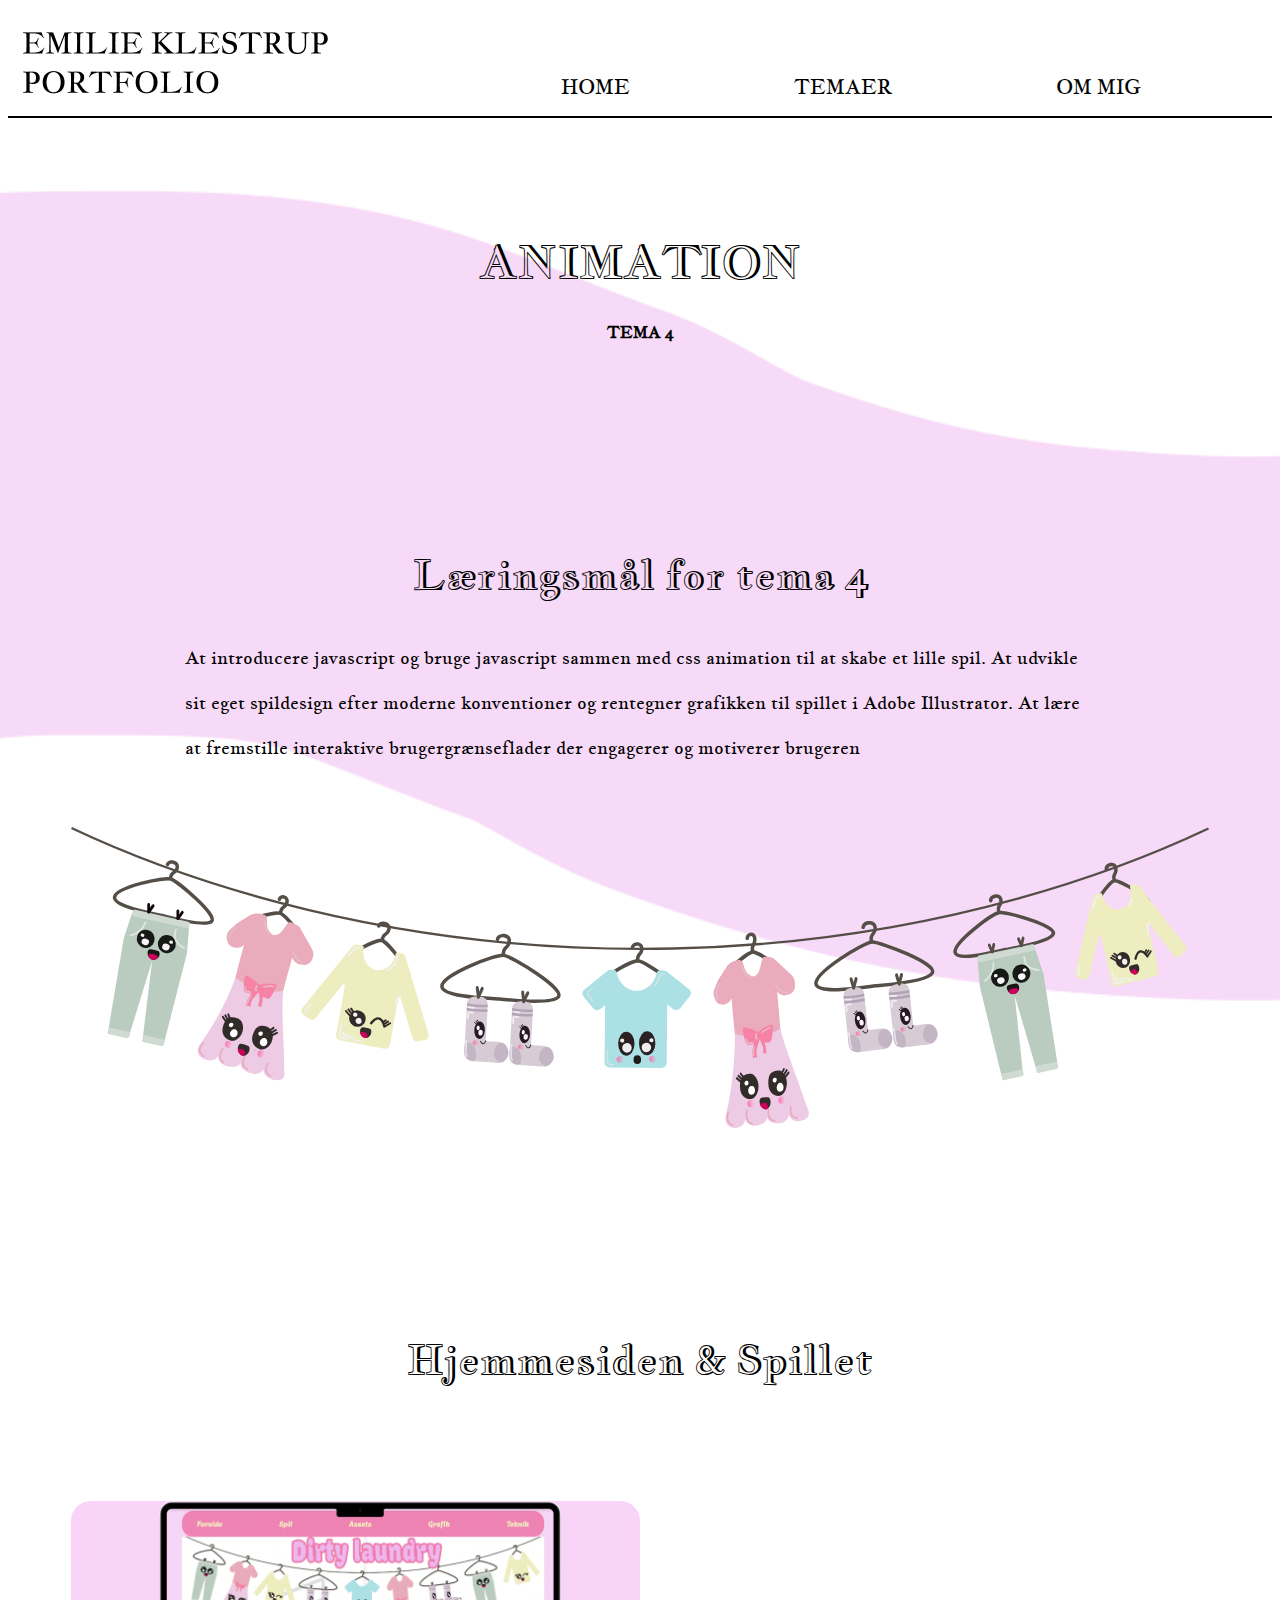
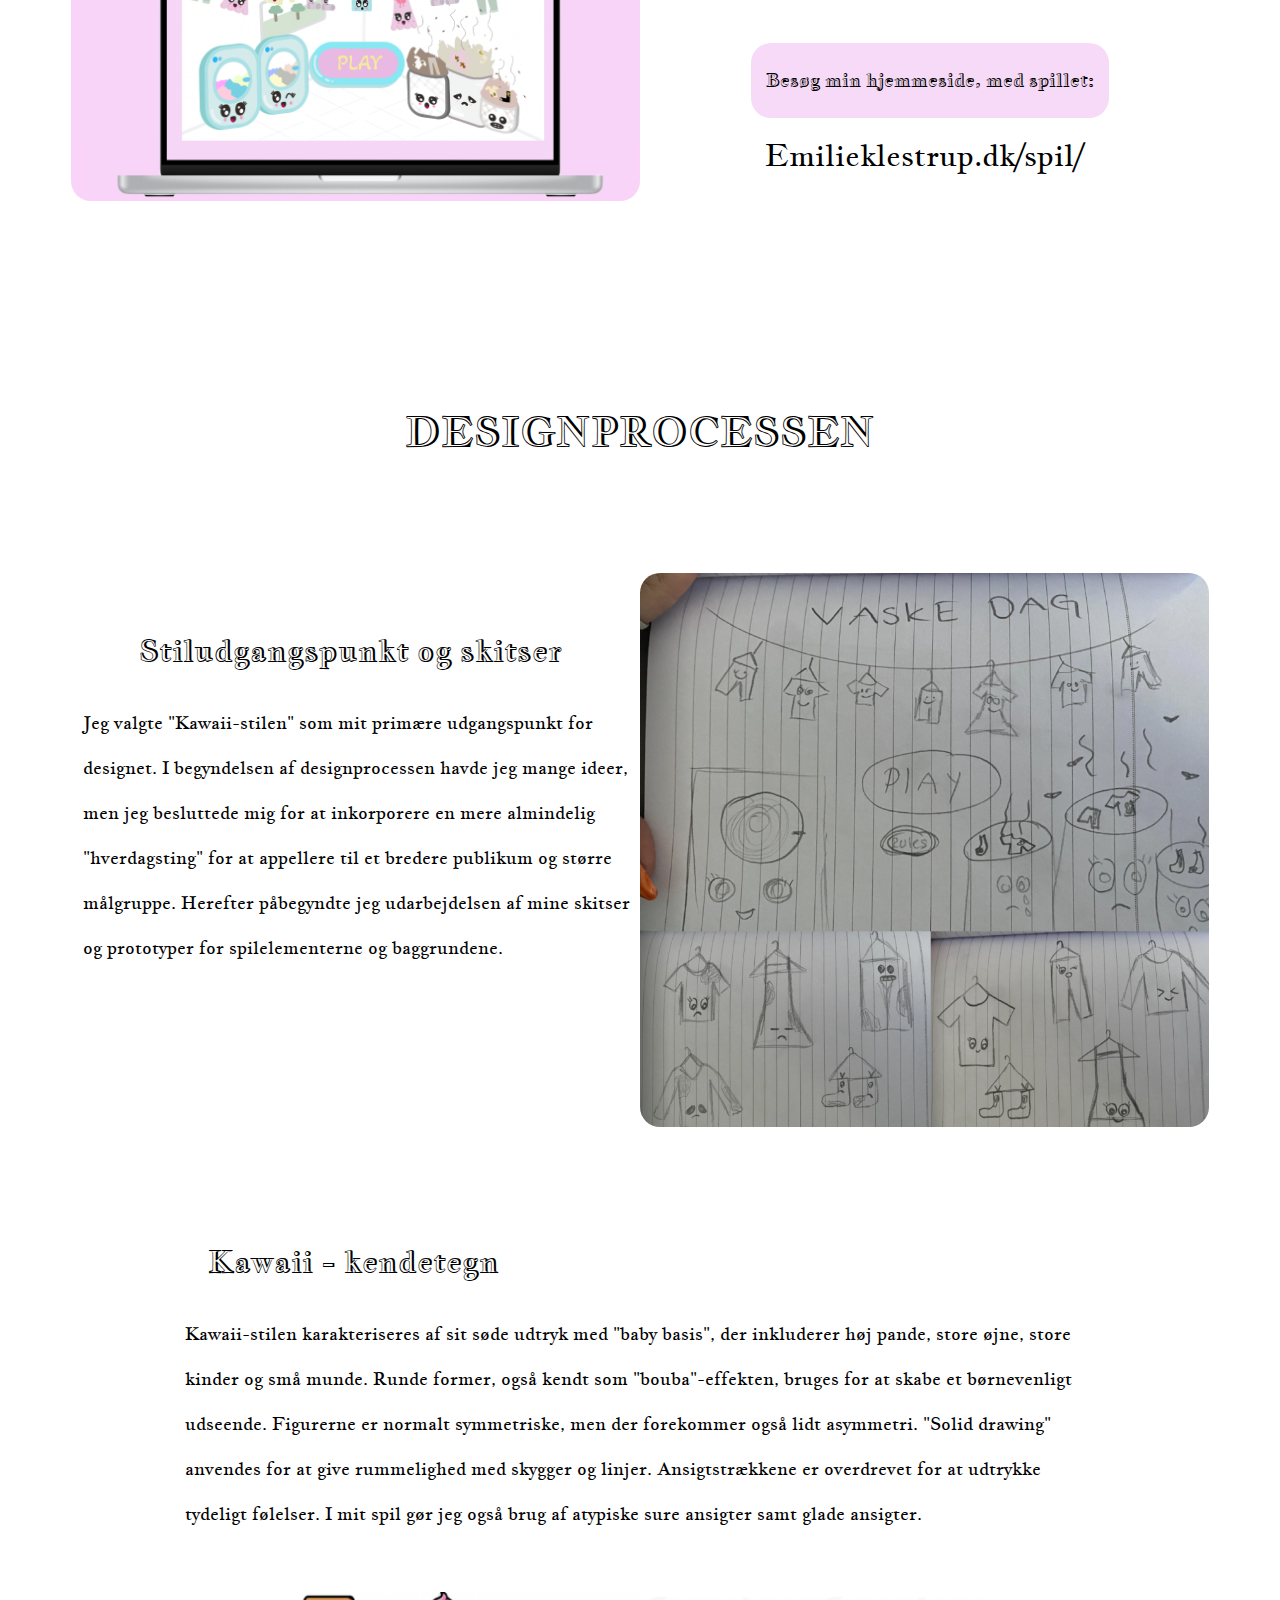
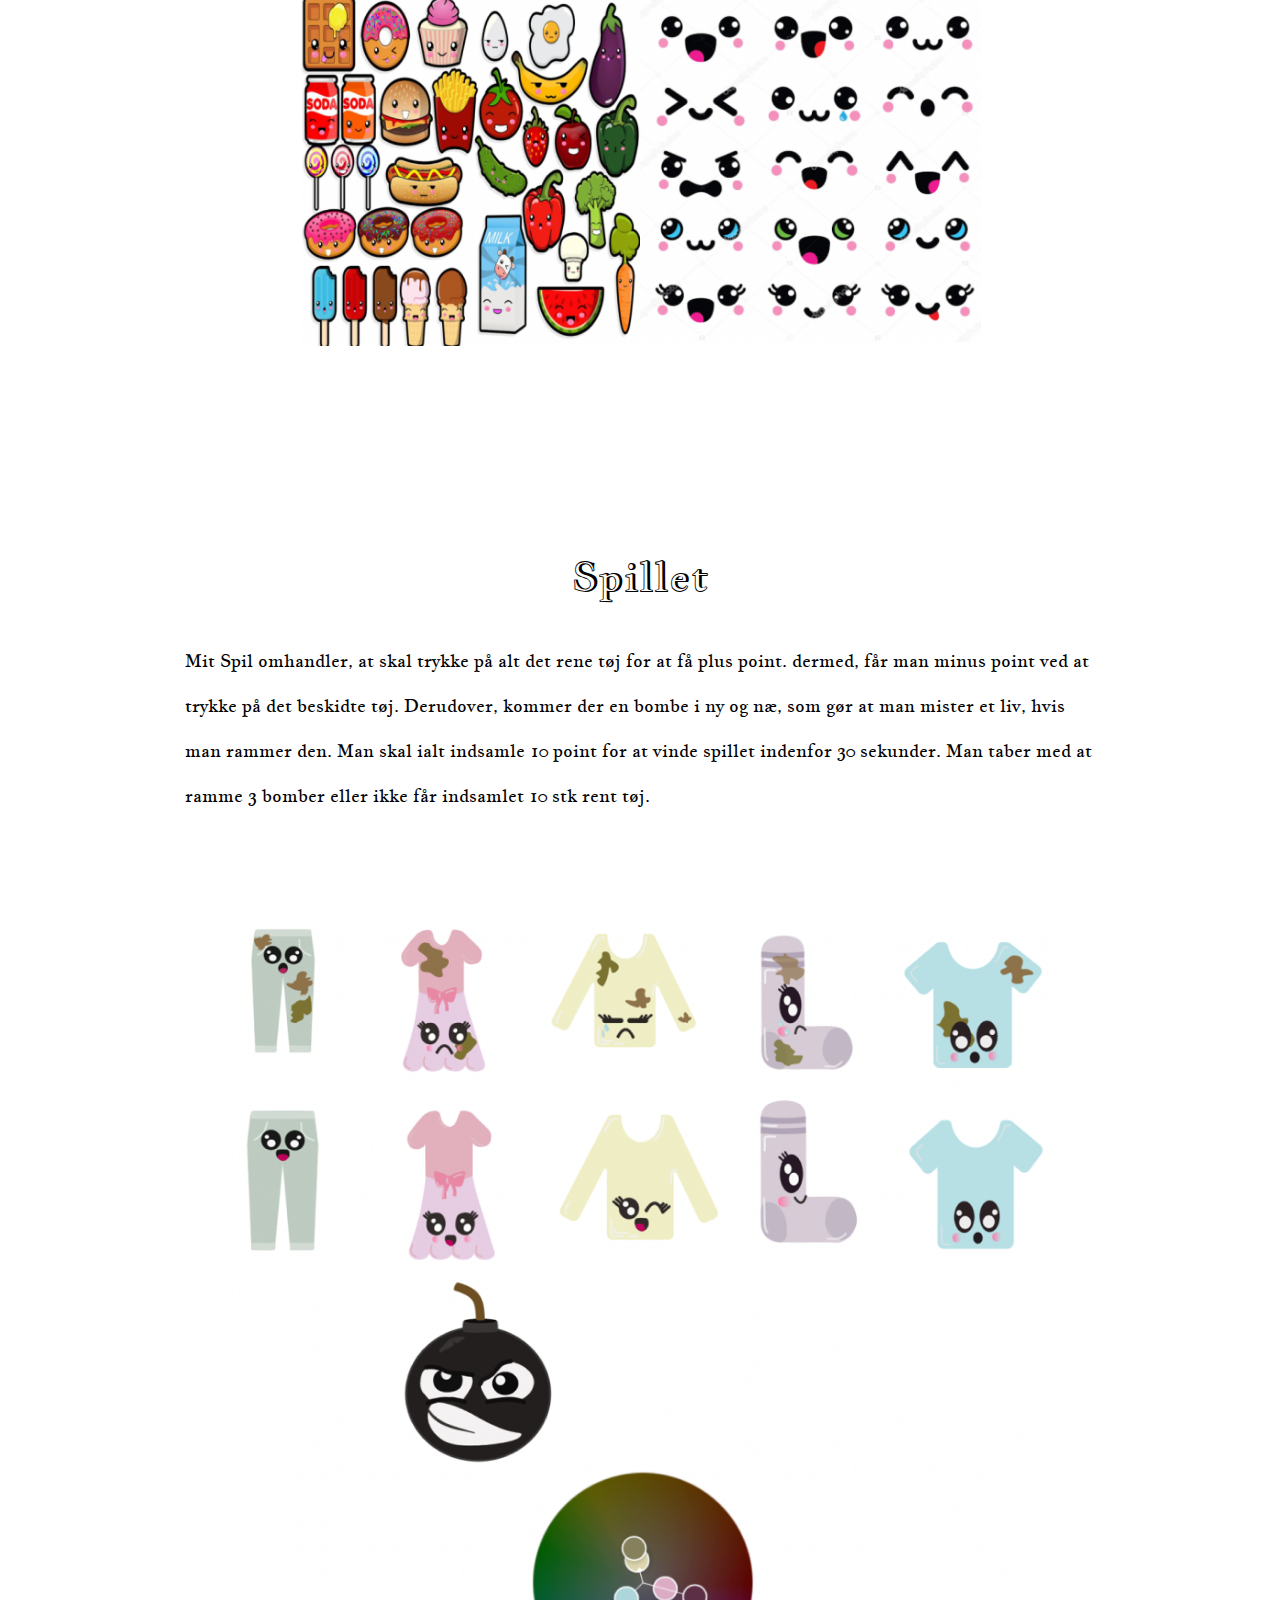
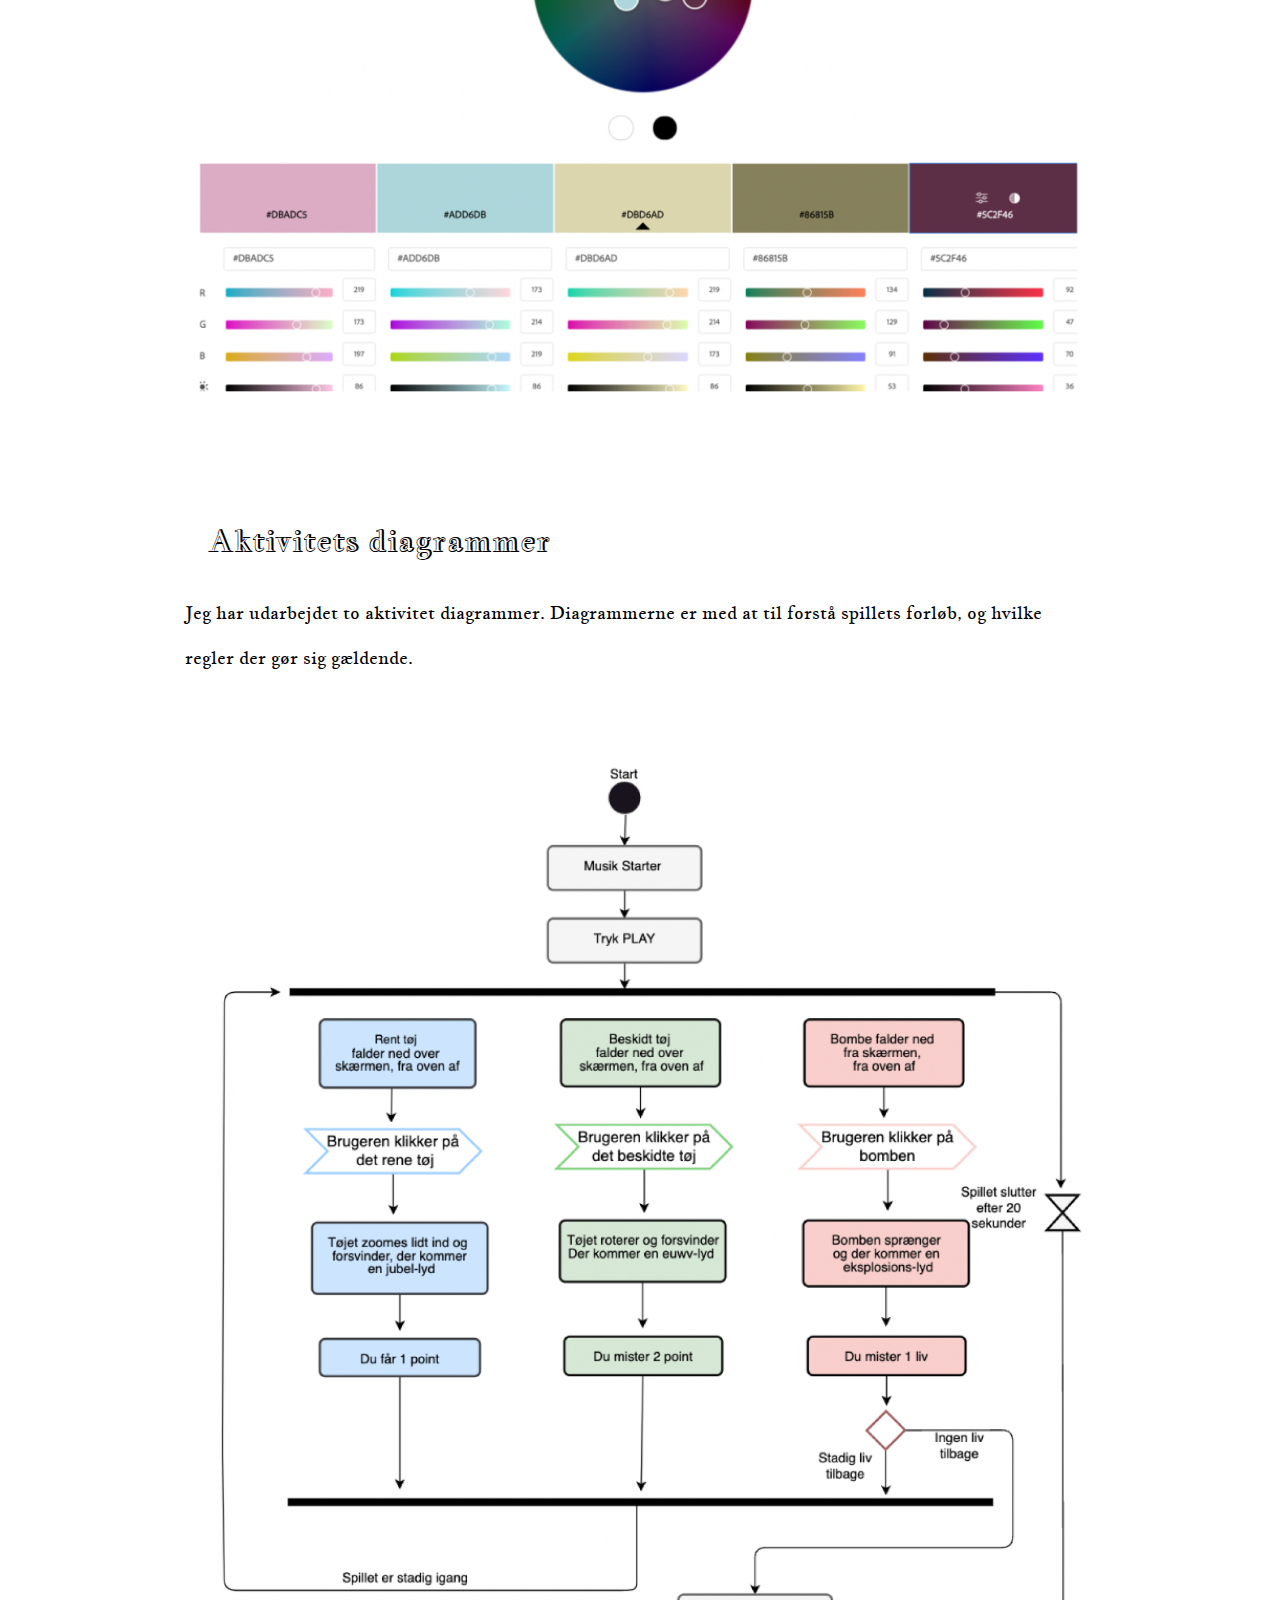
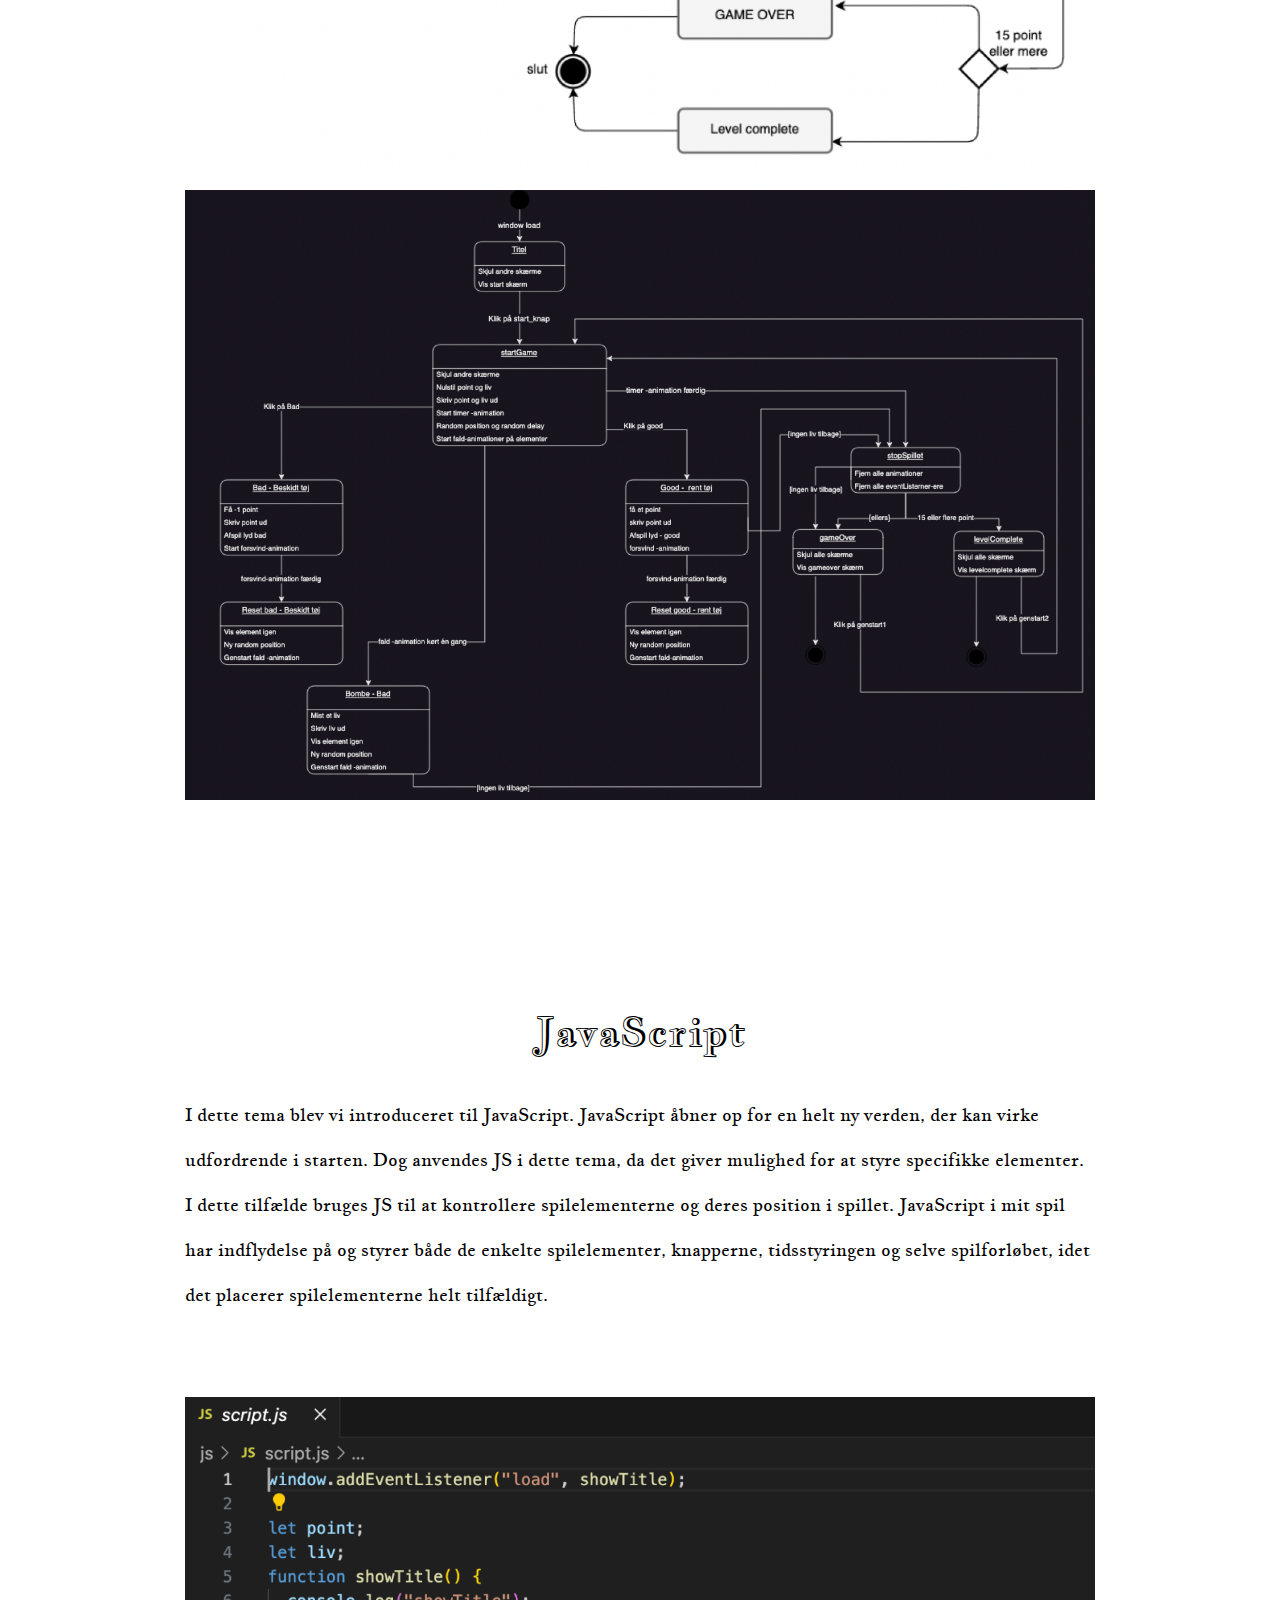
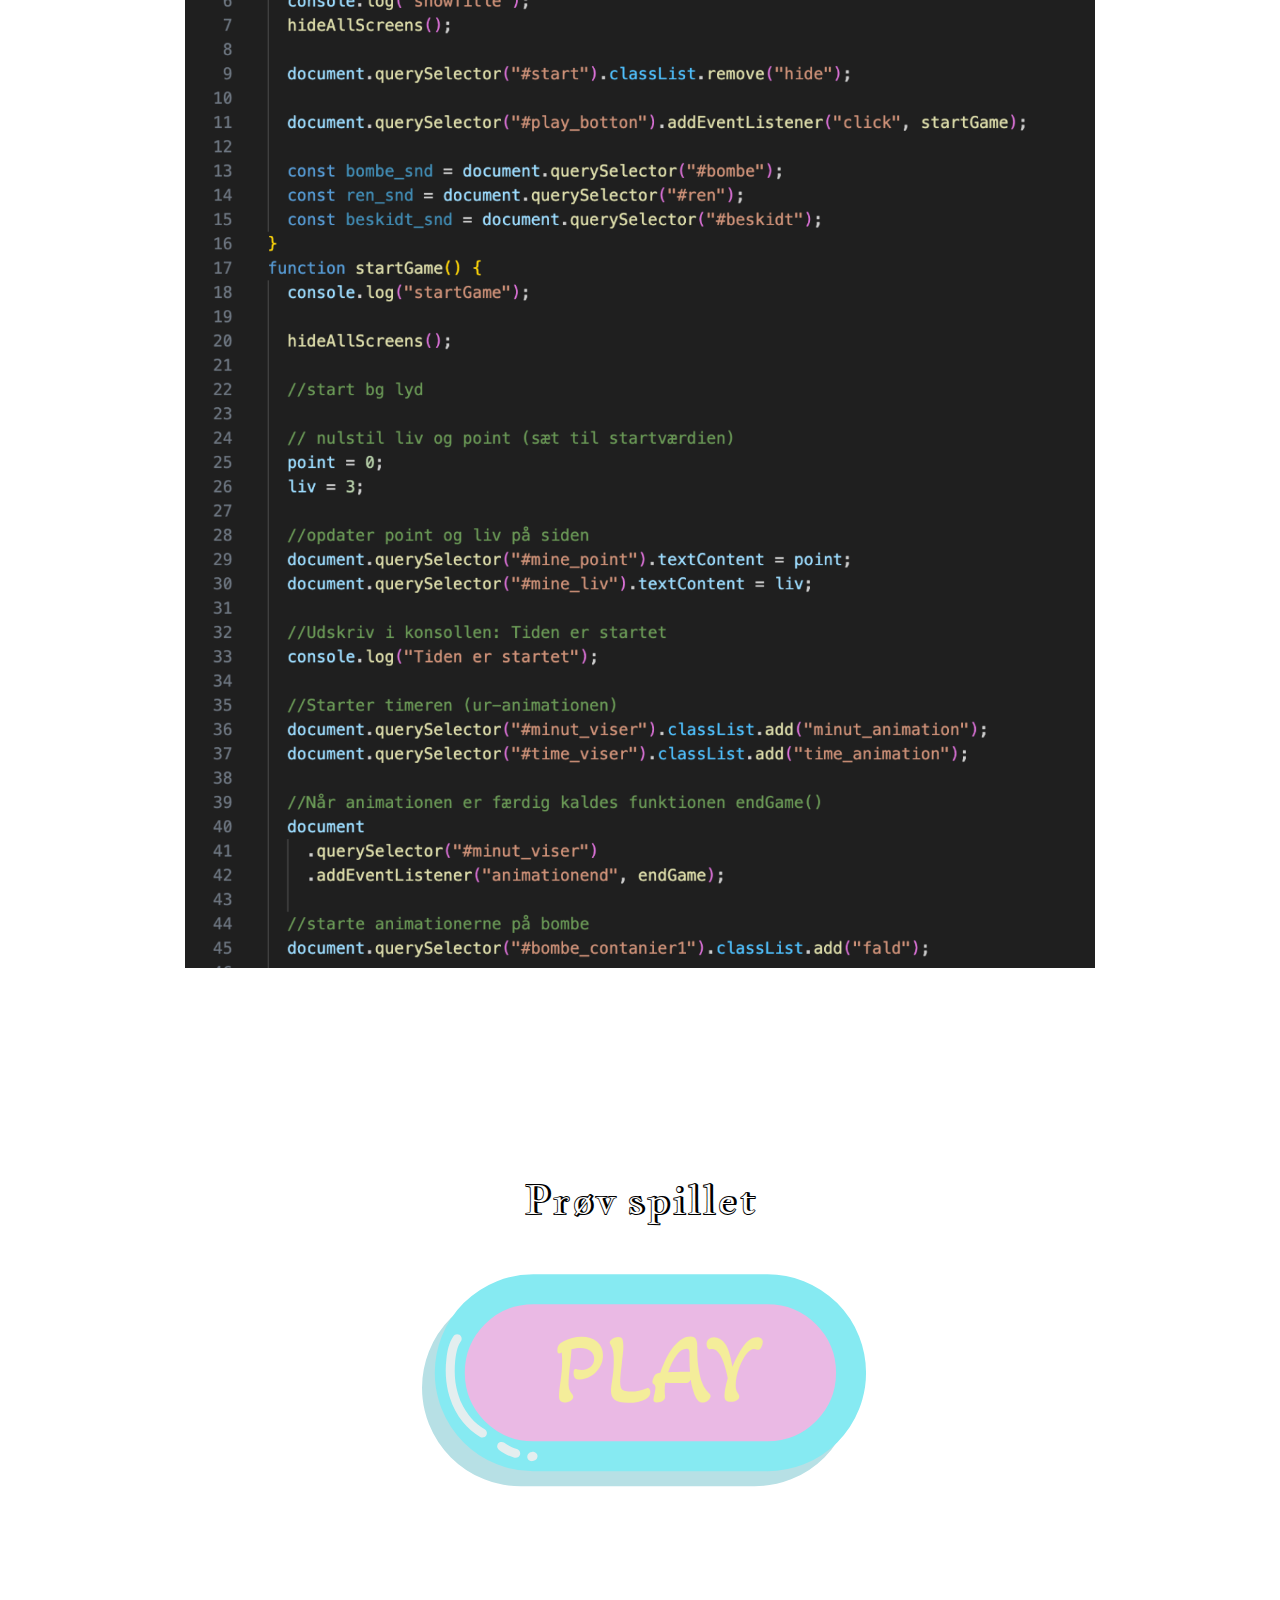
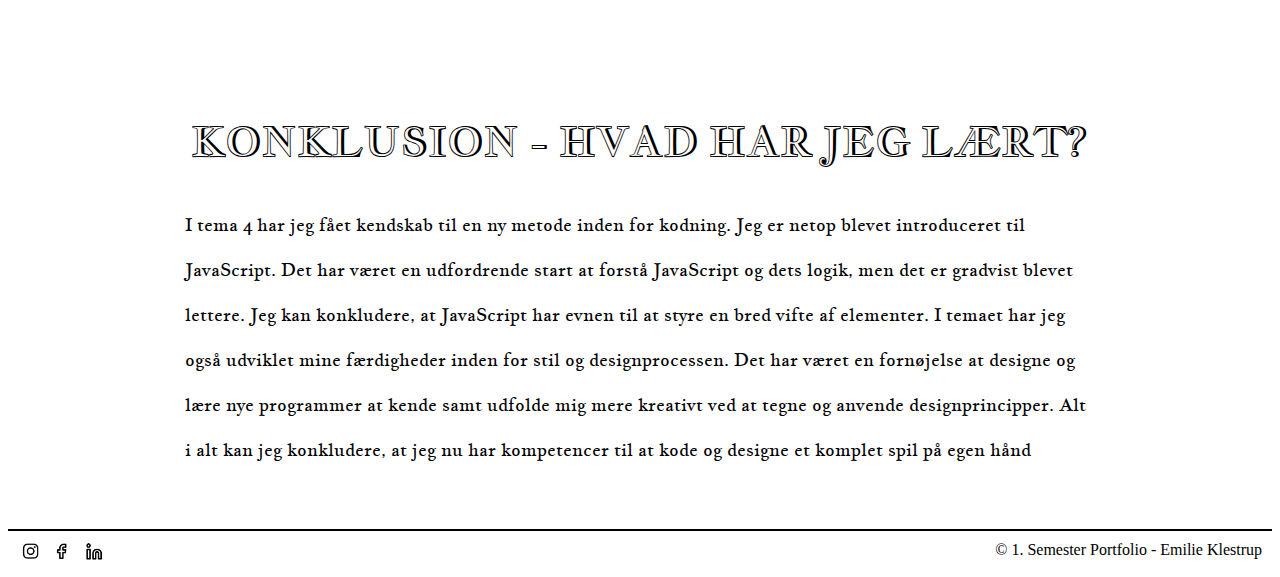
==== commit 6cb9eed3: "ændringer igen" ====
--- a/html/animation.html
+++ b/html/animation.html
@@ -32,7 +32,7 @@
       <div>
         <p class="tekst-web">
           At introducere javascript og bruge javascript sammen med css animation
-          til at skabe et lille spil. I udvikler jeres eget spildesign efter
+          til at skabe et lille spil. At udvikle sit eget spildesign efter
           moderne konventioner og rentegner grafikken til spillet i Adobe
           Illustrator. At lære at fremstille interaktive brugergrænseflader der
           engagerer og motiverer brugeren
@@ -120,7 +120,7 @@
       <h2>Prøv spillet</h2>
 
       <a class="grid_3-1" href="spil.html">
-        <img src="../img/play-knap.svg" alt="" />
+        <img class="play" src="../img/play-knap.svg" alt="" />
       </a>
 
       <h2>KONKLUSION - HVAD HAR JEG LÆRT?</h2>
--- a/css/generelt.css
+++ b/css/generelt.css
@@ -134,13 +134,17 @@
   }
 
   .grid_4-1,
-  .grid_4-2,
+  .grid_4-2 {
+    display: grid;
+    grid-template-columns: 1fr;
+  }
   .grid_4-3 {
     display: grid;
     grid-template-columns: 1fr;
-    grid-gap: 50px;
+    max-width: 100%;
+
+    grid-gap: 0;
   }
-
   .grid_6-1 {
     display: grid;
     grid-template-columns: 1fr;
@@ -152,15 +156,10 @@
     margin-left: 10%;
   }
   .grid_4-4 {
-    display: grid;
-    grid-template-columns: 1fr;
-    grid-gap: 10px;
-    align-items: center;
-    justify-content: center;
+    display: none;
   }
   .grid_6 {
     display: grid;
-
     grid-gap: 10px;
     align-items: center;
     justify-content: center;
--- a/css/style.css
+++ b/css/style.css
@@ -8,7 +8,7 @@
   src: url(../fonts/jacquesfrancoisshadow-regular-webfont.woff2);
 }
 main {
-  max-width: 1400px;
+  max-width: 1200px;
   margin-left: 5%;
   margin-right: 5%;
 }
@@ -97,7 +97,7 @@
   font-size: 40px;
   font-family: jacq2;
   text-align: center;
-  margin-top: 20%;
+  margin-top: 18%;
 }
 h3 {
   font-size: 30px;
@@ -136,7 +136,7 @@
   text-align: left;
 }
 .tekst-web {
-  max-width: 76%;
+  max-width: 80%;
   margin: 0 auto;
   line-height: 2.5;
   margin-bottom: 5%;
@@ -200,7 +200,7 @@
   border-radius: 20px;
 }
 .layout-billede1 {
-  max-width: 115%;
+  max-width: 100%;
   margin-top: 10%;
 }
 .layout-billede2 {
@@ -264,9 +264,14 @@
 }
 .kaffe-farver {
   margin-left: 15%;
+  max-width: 80%;
 }
 .kaffe {
   margin-left: 30%;
+  max-width: 50%;
+}
+.play {
+  max-width: 80%;
 }
 
 /*knapper og links*/
@@ -350,7 +355,7 @@
   margin-top: 15%;
 }
 
-.link {
+.link-insta {
   display: flex;
   flex-direction: column;
   align-items: center;
@@ -359,10 +364,26 @@
   border-radius: 20px;
   padding: 7px;
   max-width: 80%;
-  margin: 15px auto;
-}
-.link p {
+  margin: 50px auto;
+}
+.link-insta p {
   margin-left: 0;
+  line-height: 0;
+}
+.link-linkedind {
+  display: flex;
+  flex-direction: column;
+  align-items: center;
+  text-align: center;
+  background-color: #f6dfda;
+  border-radius: 20px;
+  padding: 7px;
+  max-width: 80%;
+  margin: 50px auto;
+}
+.link-linkedind p {
+  margin-left: 0;
+  line-height: 0;
 }
 
 /*Grid*/
@@ -440,10 +461,12 @@
   #temaer,
   #indhold,
   #ommig,
-  #videosite #ux,
+  #videosite,
+  #ux,
   #animation,
   #Virksomhedssite,
-  #web {
+  #web,
+  #ux {
     background: none;
   }
   .logo {
@@ -465,7 +488,7 @@
   h3 {
     font-size: 16px;
     font-family: jacq2;
-    margin-top: 5%;
+    margin-top: 15%;
     margin-left: 12%;
   }
   #maal {
@@ -519,4 +542,23 @@
   a .footer-img2 {
     max-width: 8%;
   }
-}
+
+  .link-insta {
+    order: 1;
+  }
+
+  .besøg,
+  .besøg2,
+  .besøg_emnesite,
+  .besøg_mia,
+  .besøg_brus {
+    font-size: 18px;
+    padding: 10px;
+  }
+  .farver-mia {
+    max-width: 80%;
+  }
+  .knapper {
+    max-width: 60%;
+  }
+}
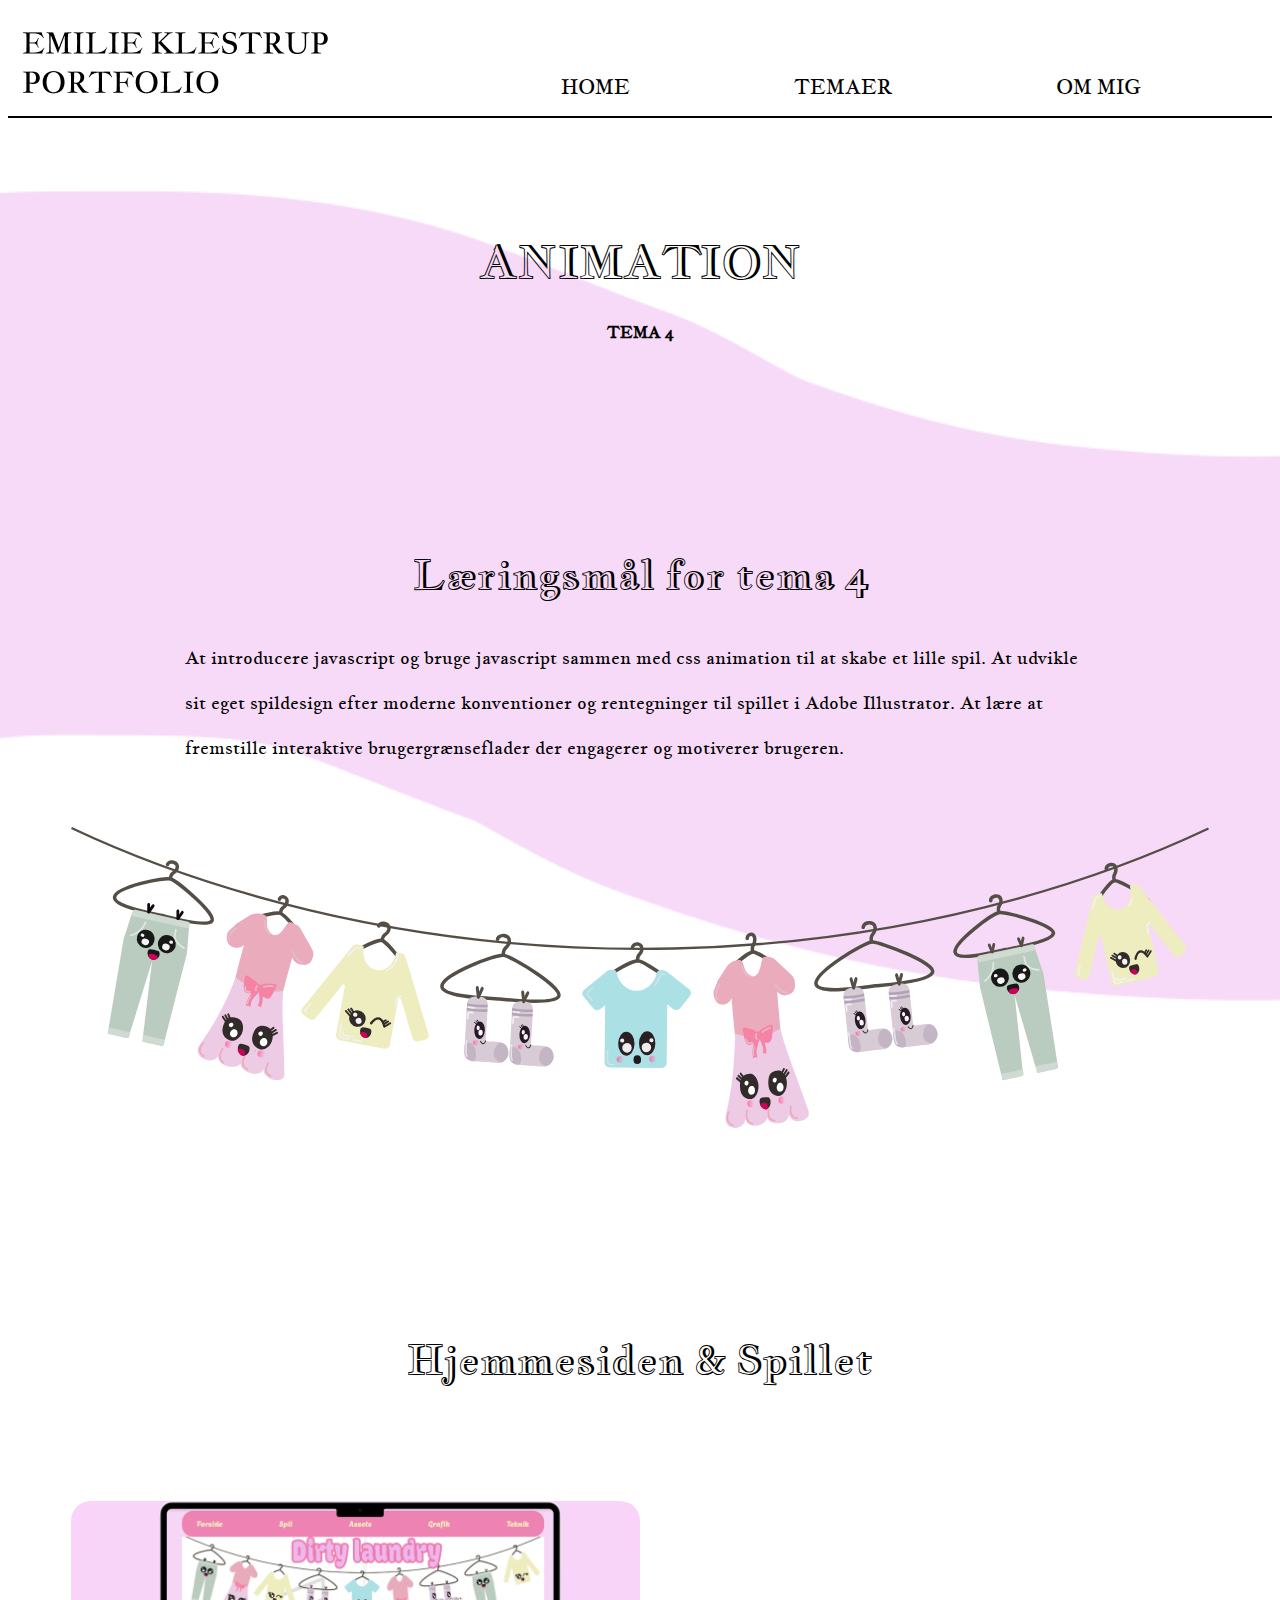
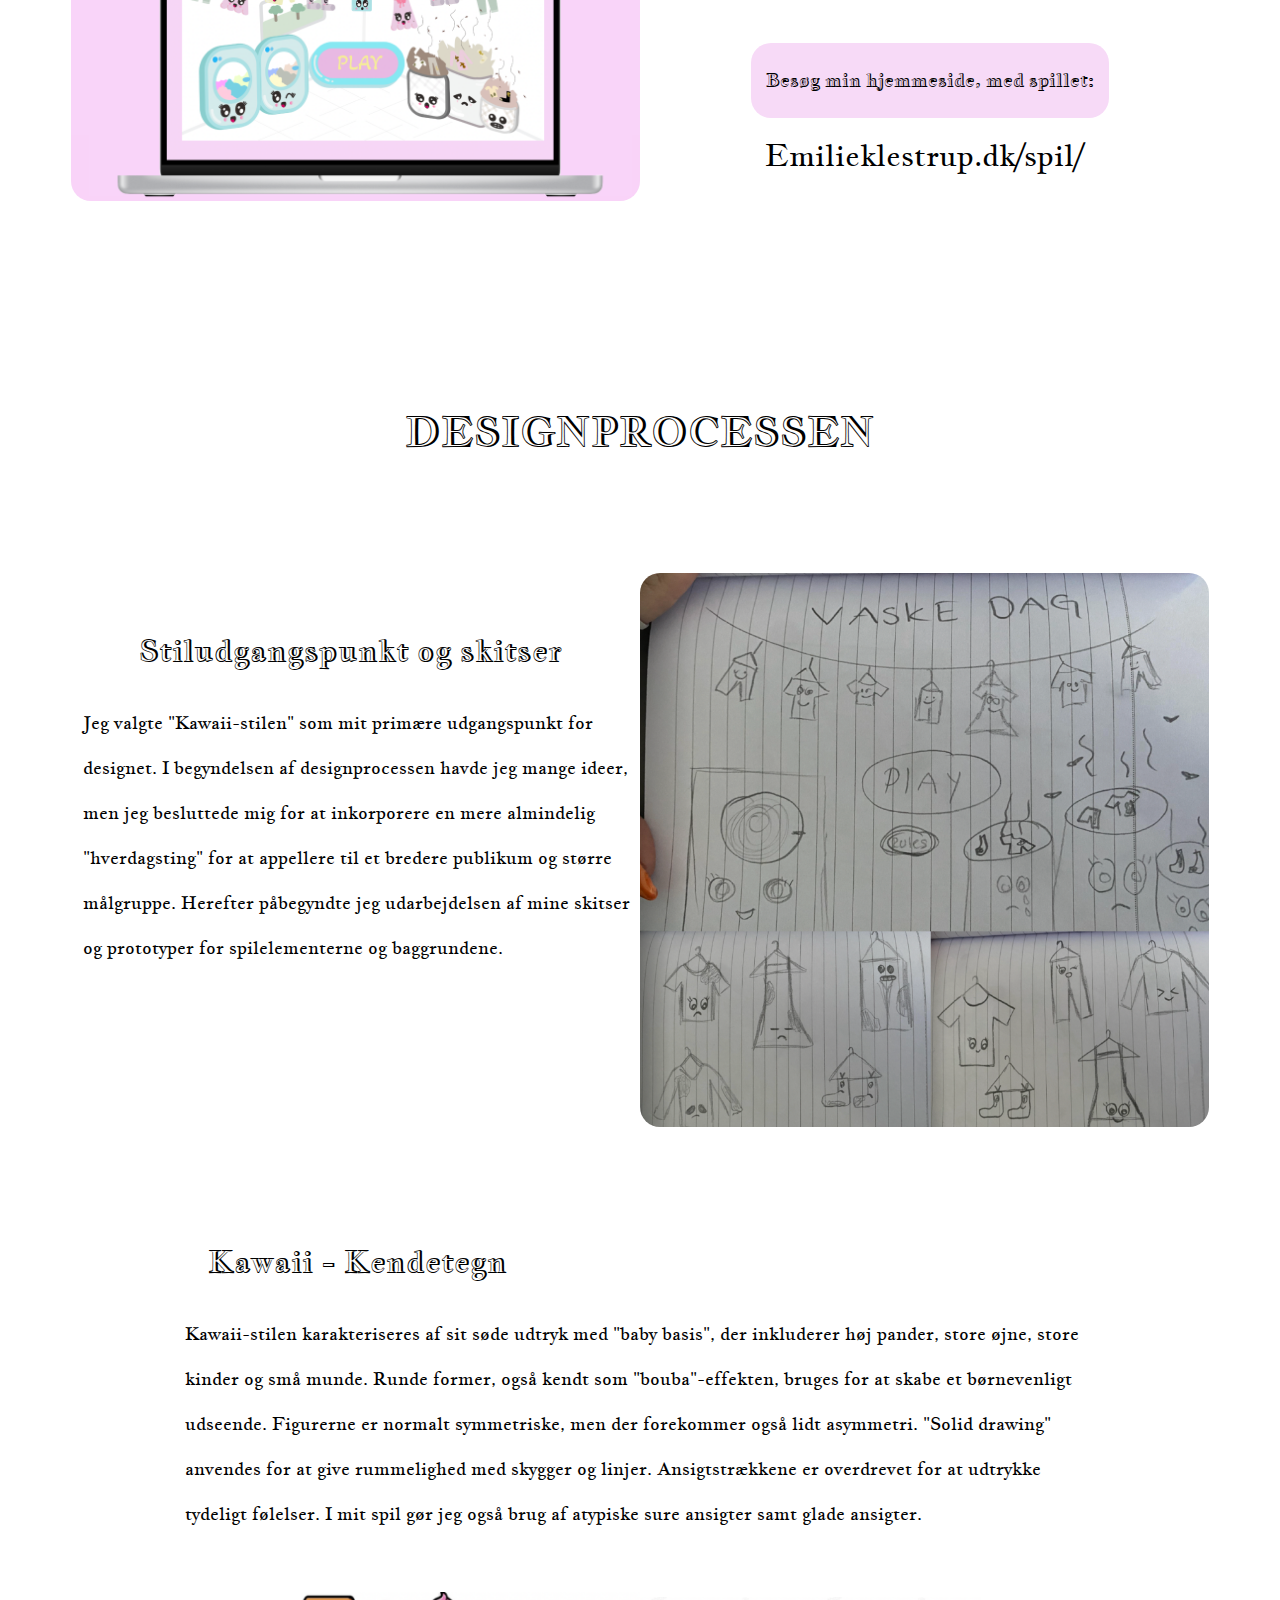
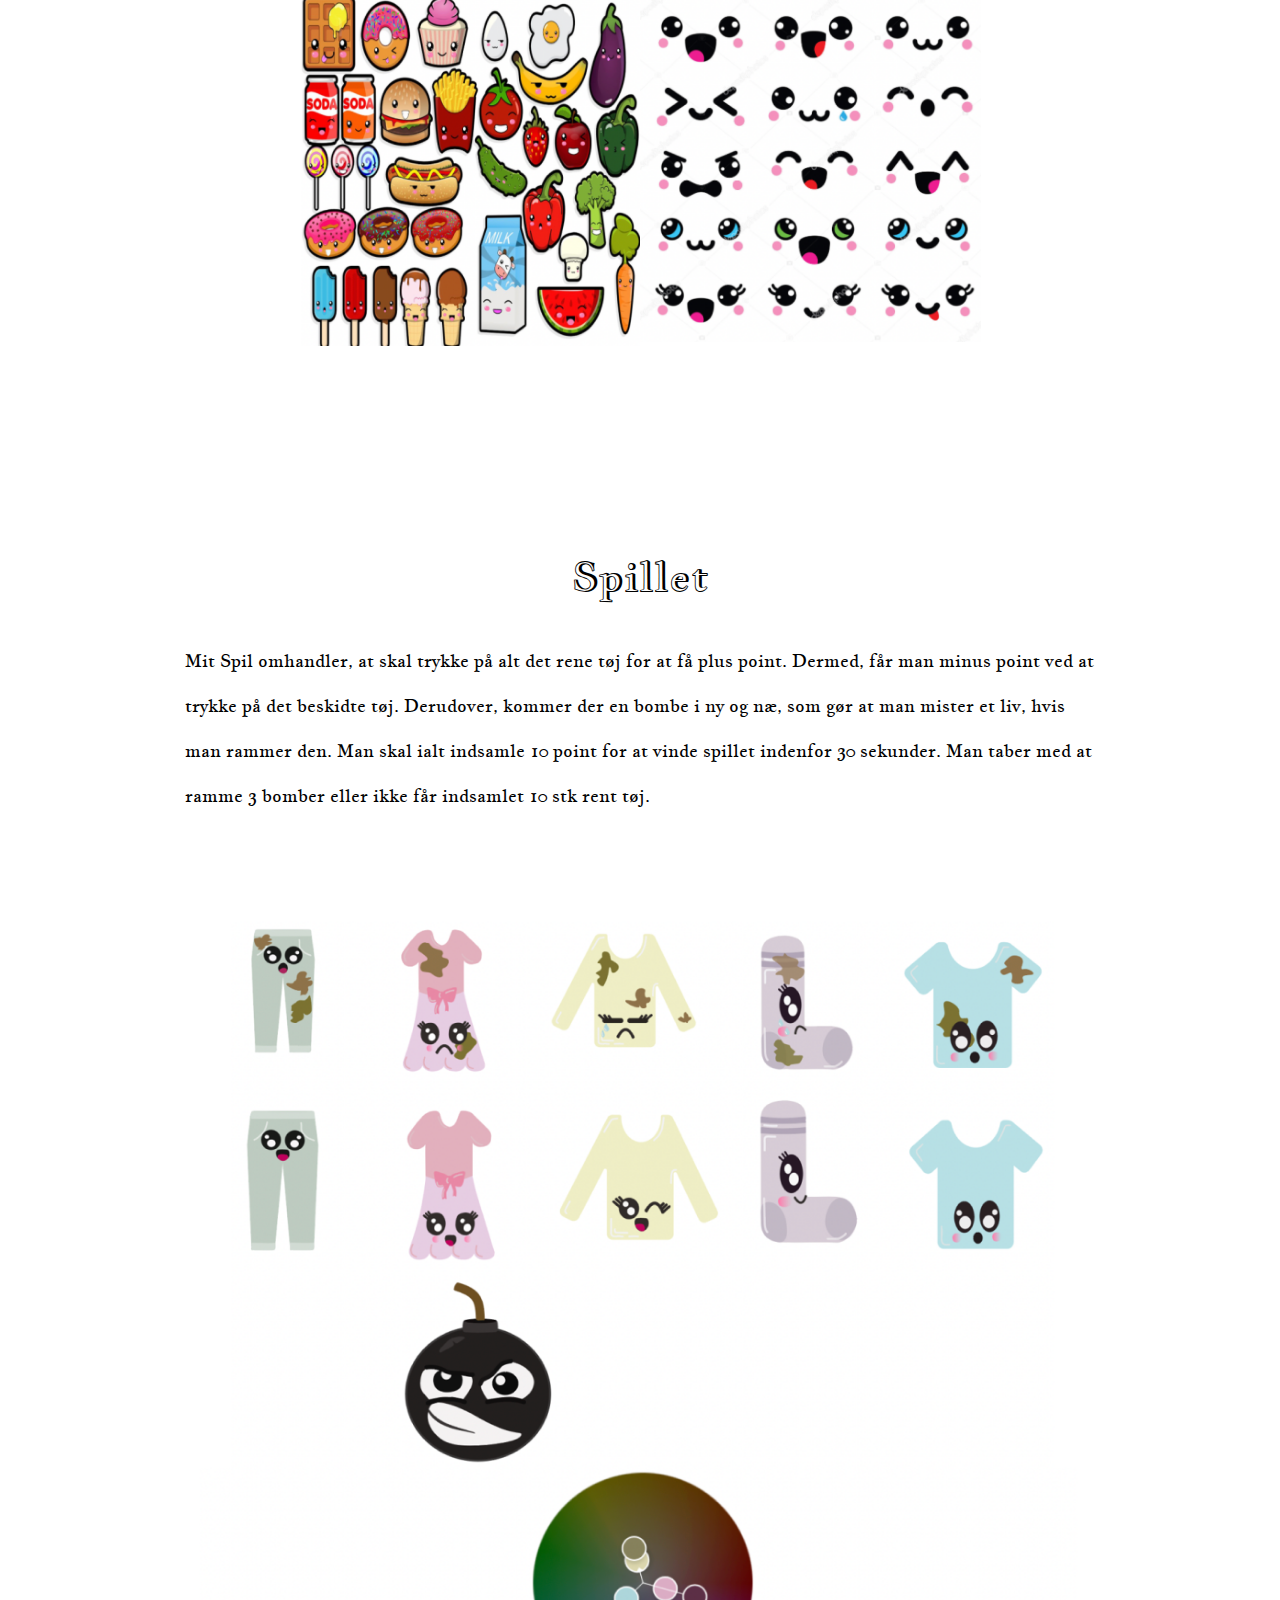
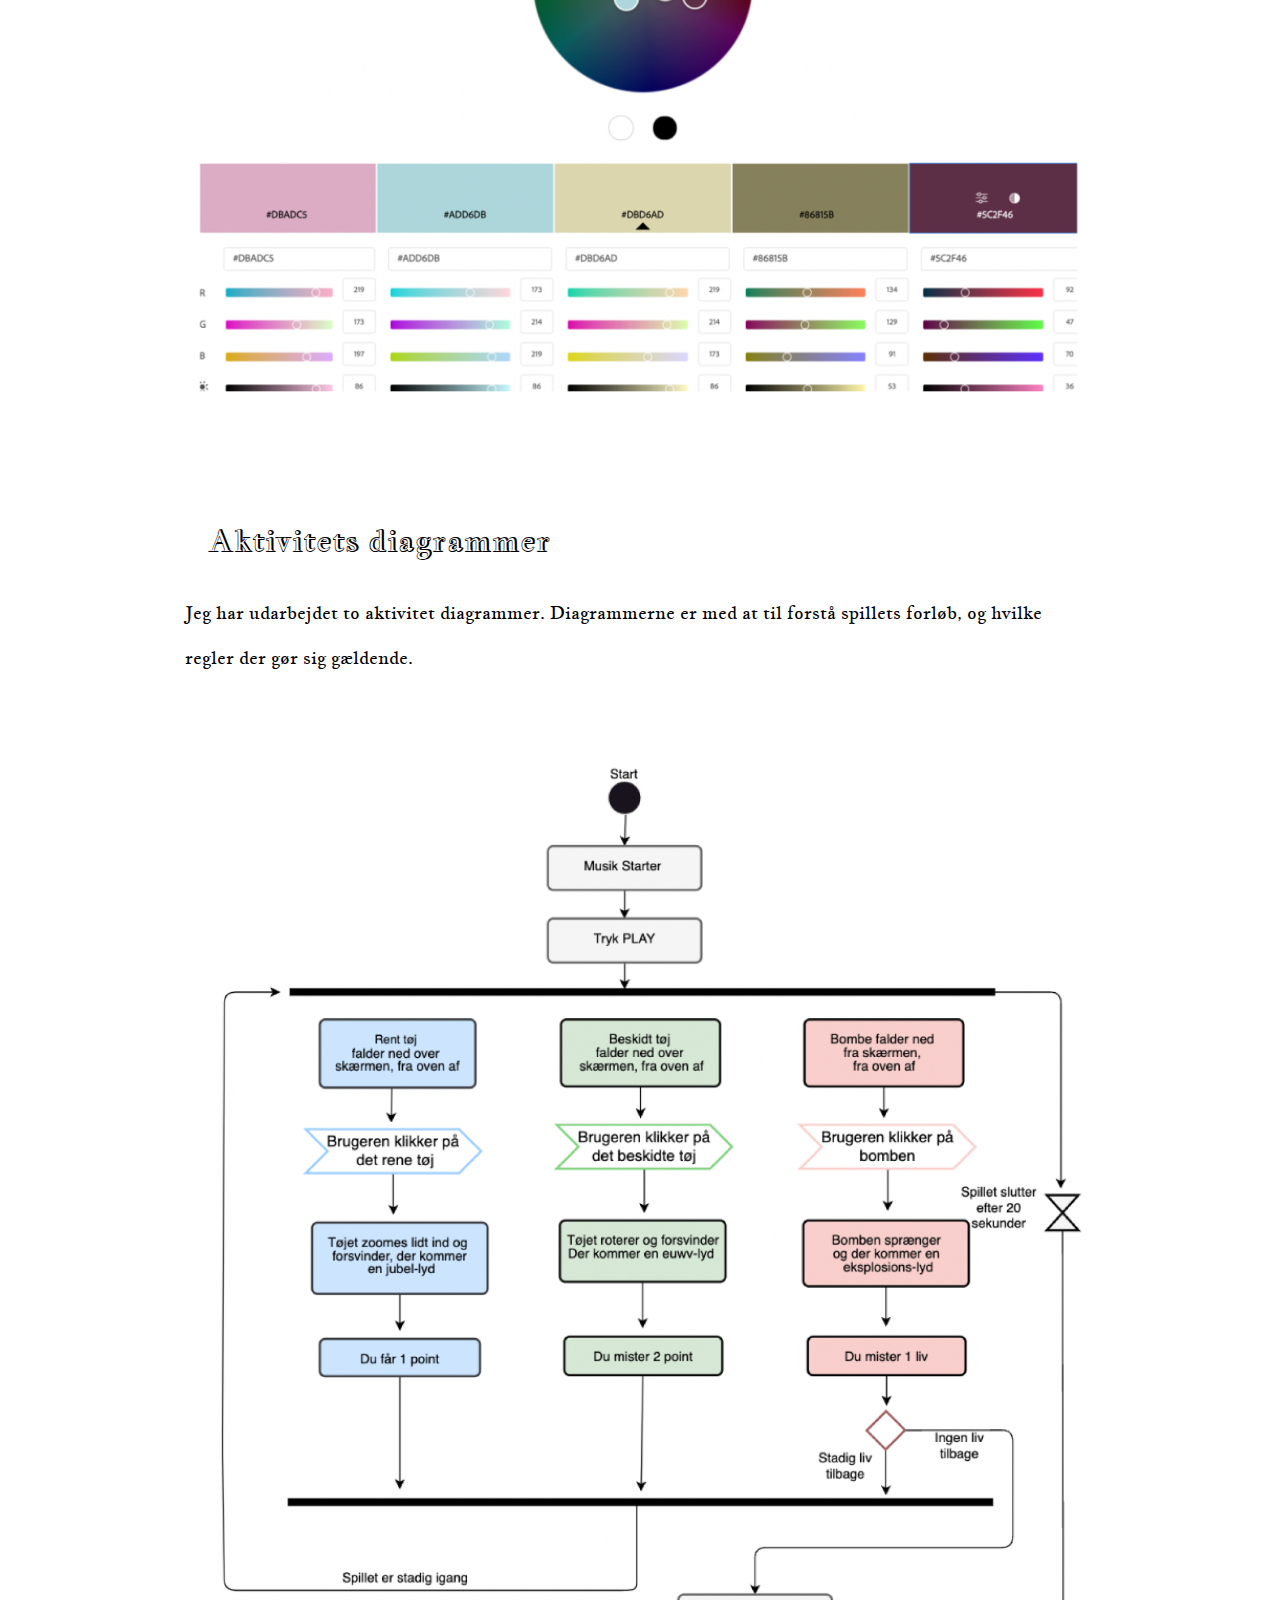
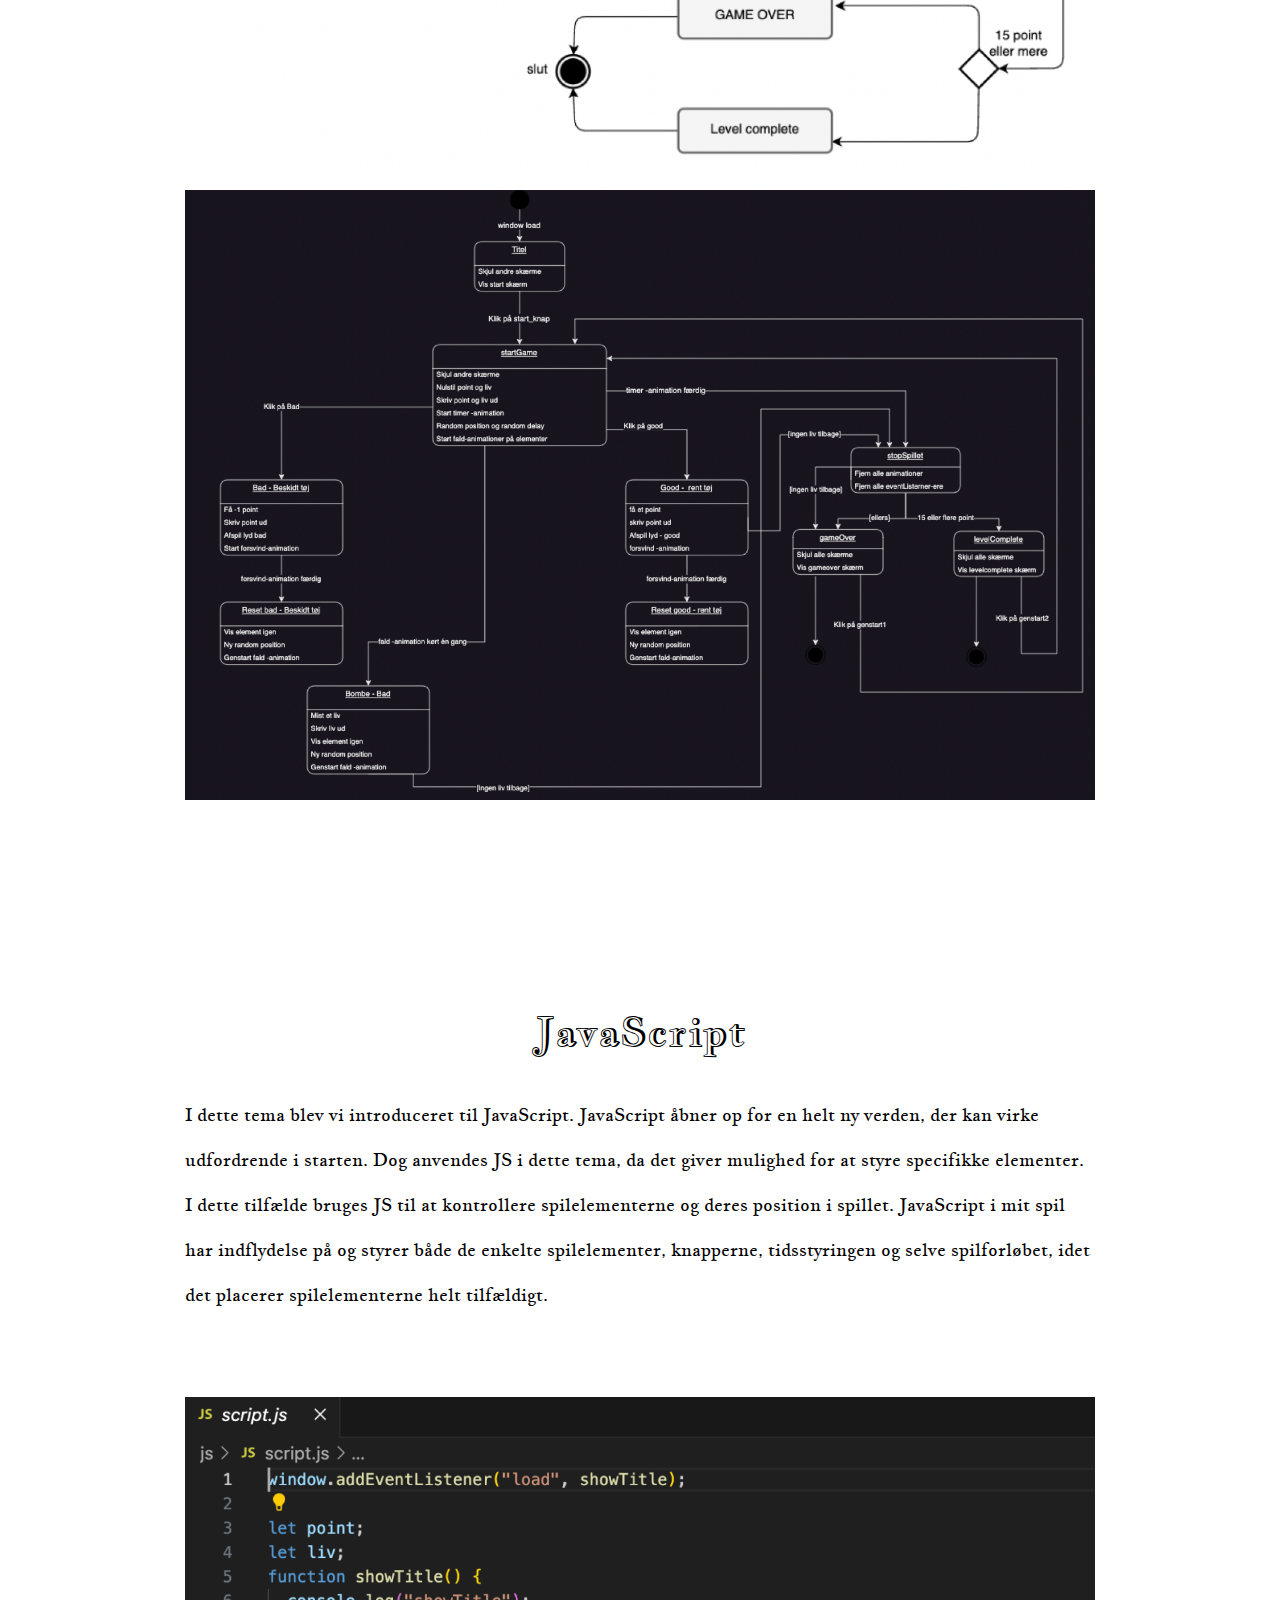
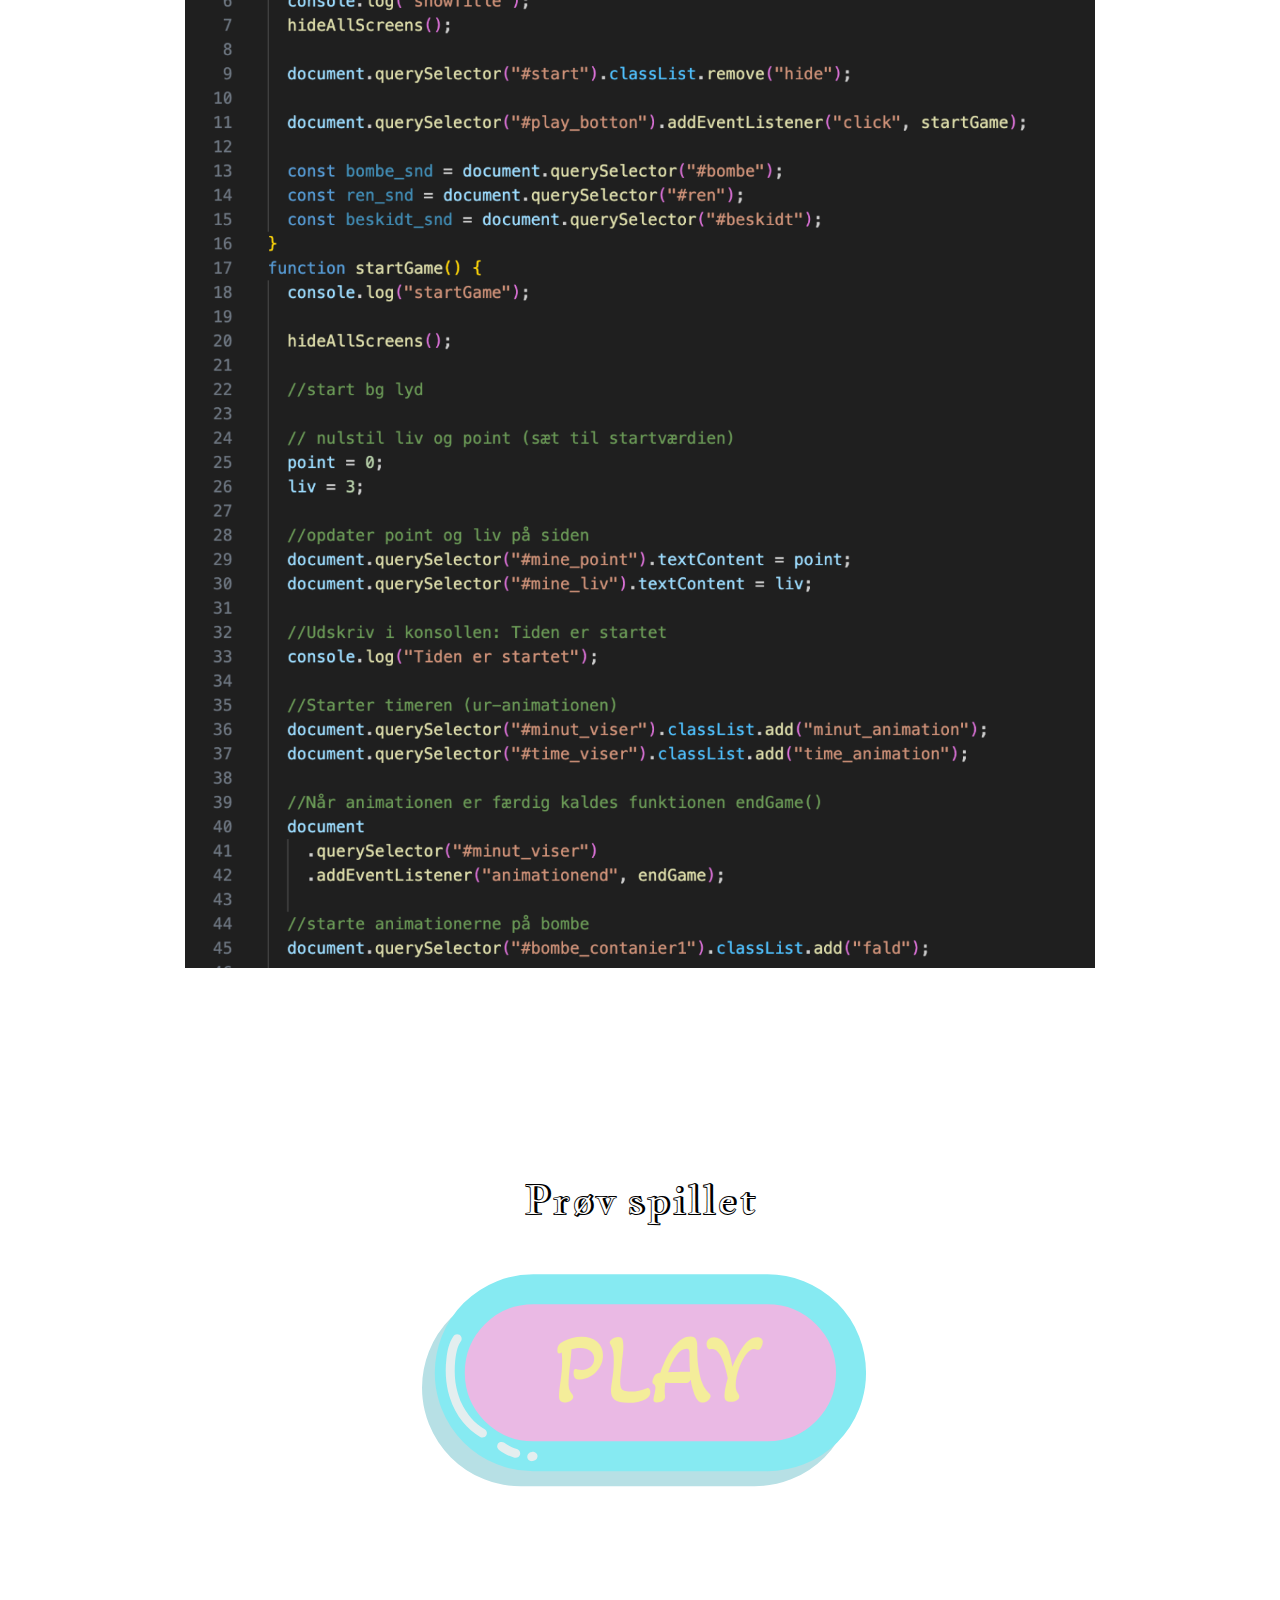
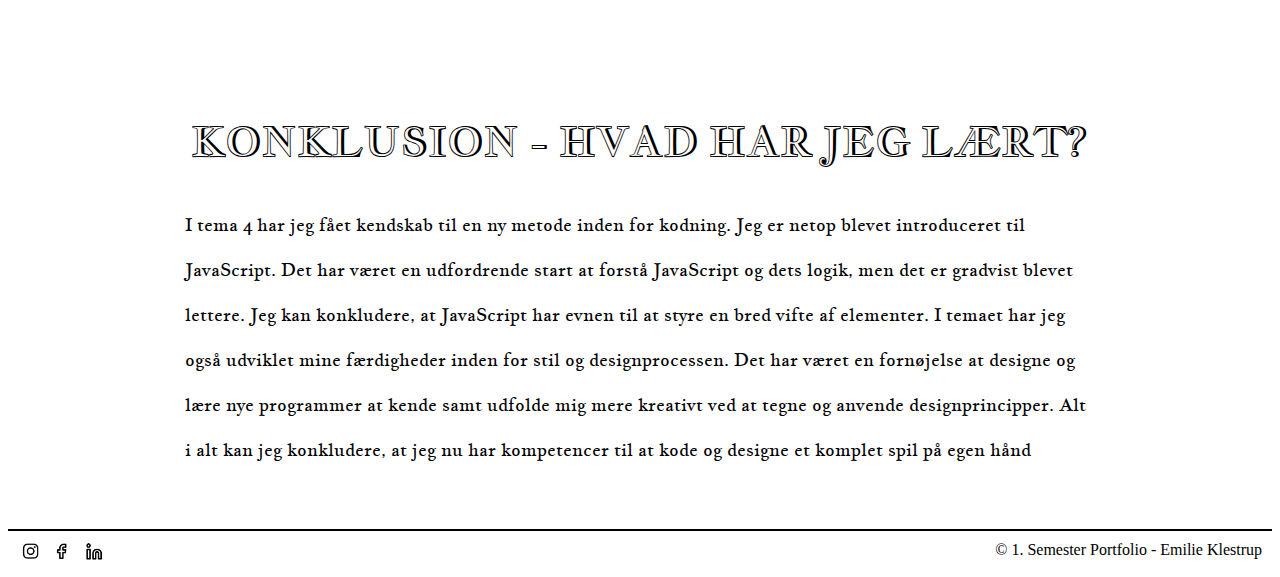
==== commit 7dab4c7f: "sidste ændringer" ====
--- a/html/animation.html
+++ b/html/animation.html
@@ -33,9 +33,9 @@
         <p class="tekst-web">
           At introducere javascript og bruge javascript sammen med css animation
           til at skabe et lille spil. At udvikle sit eget spildesign efter
-          moderne konventioner og rentegner grafikken til spillet i Adobe
-          Illustrator. At lære at fremstille interaktive brugergrænseflader der
-          engagerer og motiverer brugeren
+          moderne konventioner og rentegninger til spillet i Adobe Illustrator.
+          At lære at fremstille interaktive brugergrænseflader der engagerer og
+          motiverer brugeren.
         </p>
         <img class="tooj" src="../img/tøjsnor.svg" alt="" />
       </div>
@@ -63,10 +63,10 @@
         </div>
         <div><img class="mac1" src="../img/skitser-papir.webp" alt="" /></div>
       </div>
-      <h3>Kawaii - kendetegn</h3>
+      <h3>Kawaii - Kendetegn</h3>
       <p class="tekst-web">
         Kawaii-stilen karakteriseres af sit søde udtryk med "baby basis", der
-        inkluderer høj pande, store øjne, store kinder og små munde. Runde
+        inkluderer høj pander, store øjne, store kinder og små munde. Runde
         former, også kendt som "bouba"-effekten, bruges for at skabe et
         børnevenligt udseende. Figurerne er normalt symmetriske, men der
         forekommer også lidt asymmetri. "Solid drawing" anvendes for at give
@@ -82,7 +82,7 @@
       <h2>Spillet</h2>
       <p class="tekst-web">
         Mit Spil omhandler, at skal trykke på alt det rene tøj for at få plus
-        point. dermed, får man minus point ved at trykke på det beskidte tøj.
+        point. Dermed, får man minus point ved at trykke på det beskidte tøj.
         Derudover, kommer der en bombe i ny og næ, som gør at man mister et liv,
         hvis man rammer den. Man skal ialt indsamle 10 point for at vinde
         spillet indenfor 30 sekunder. Man taber med at ramme 3 bomber eller ikke
